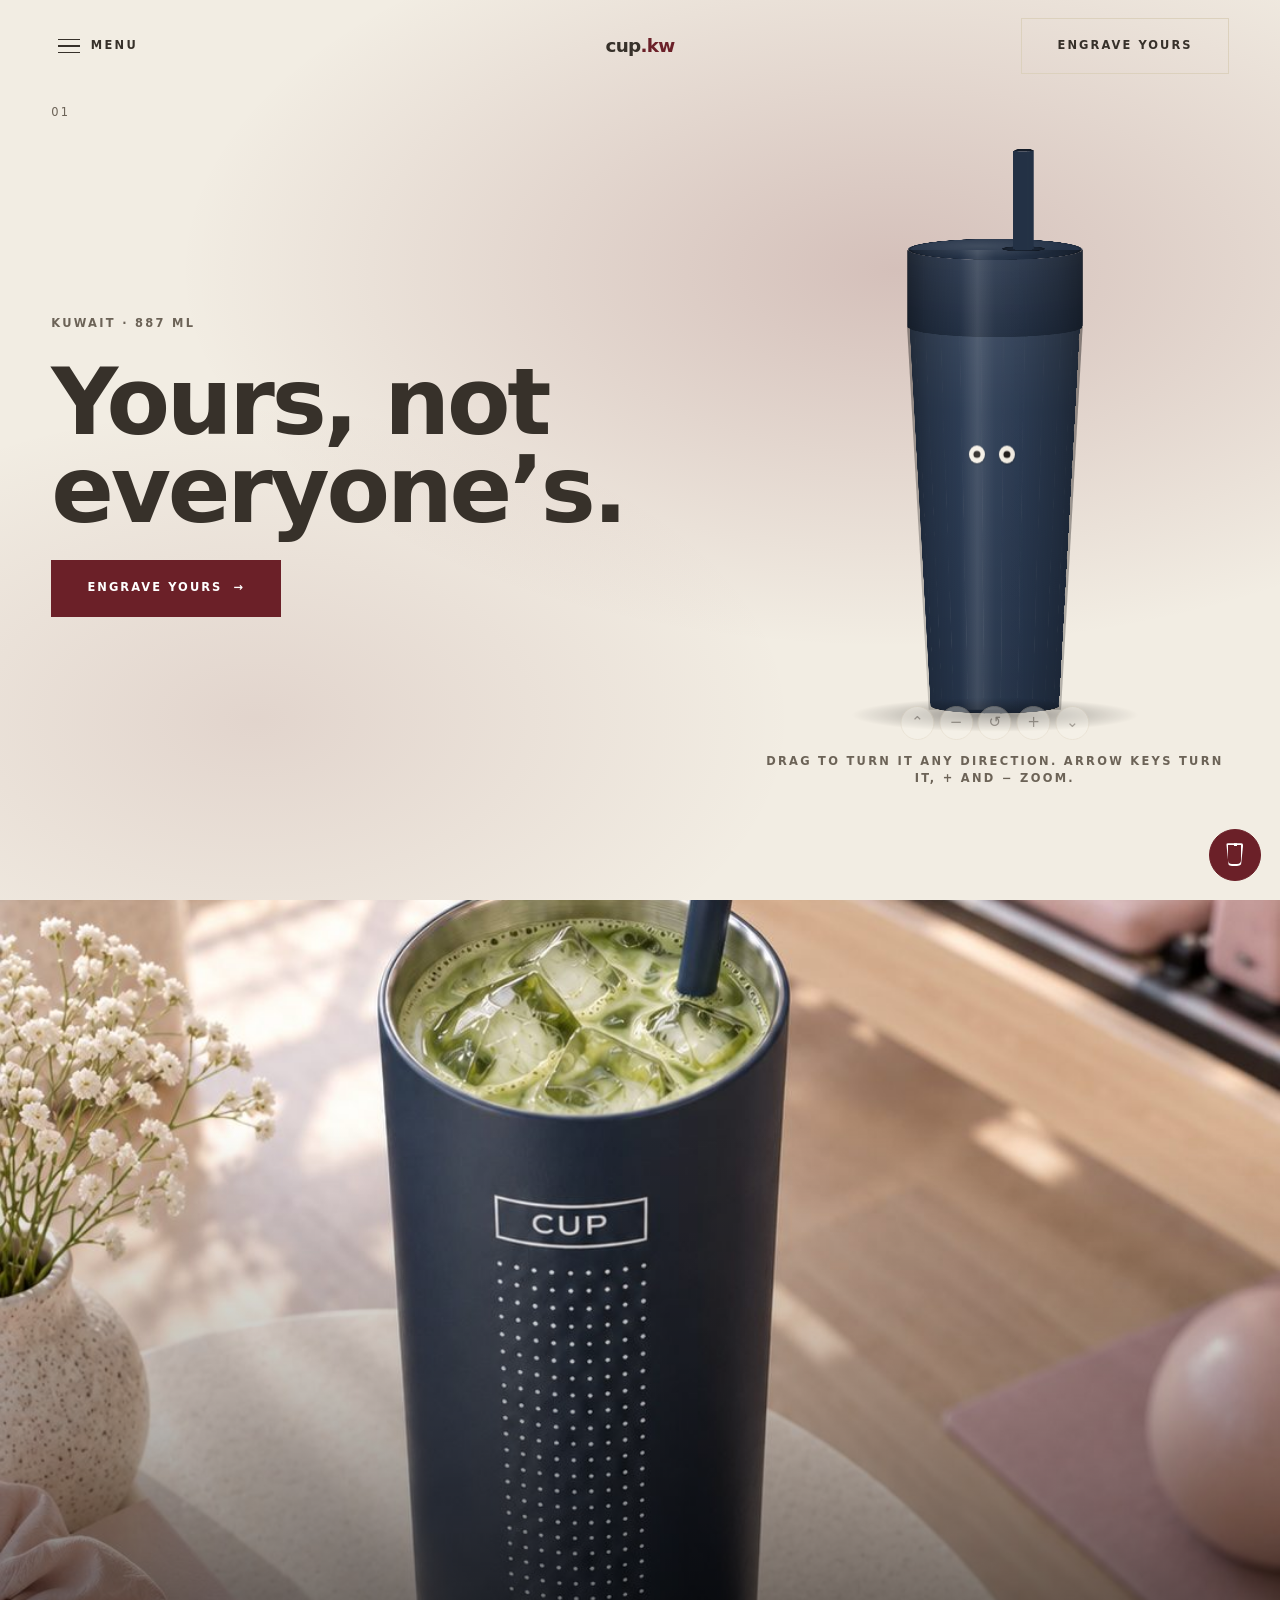
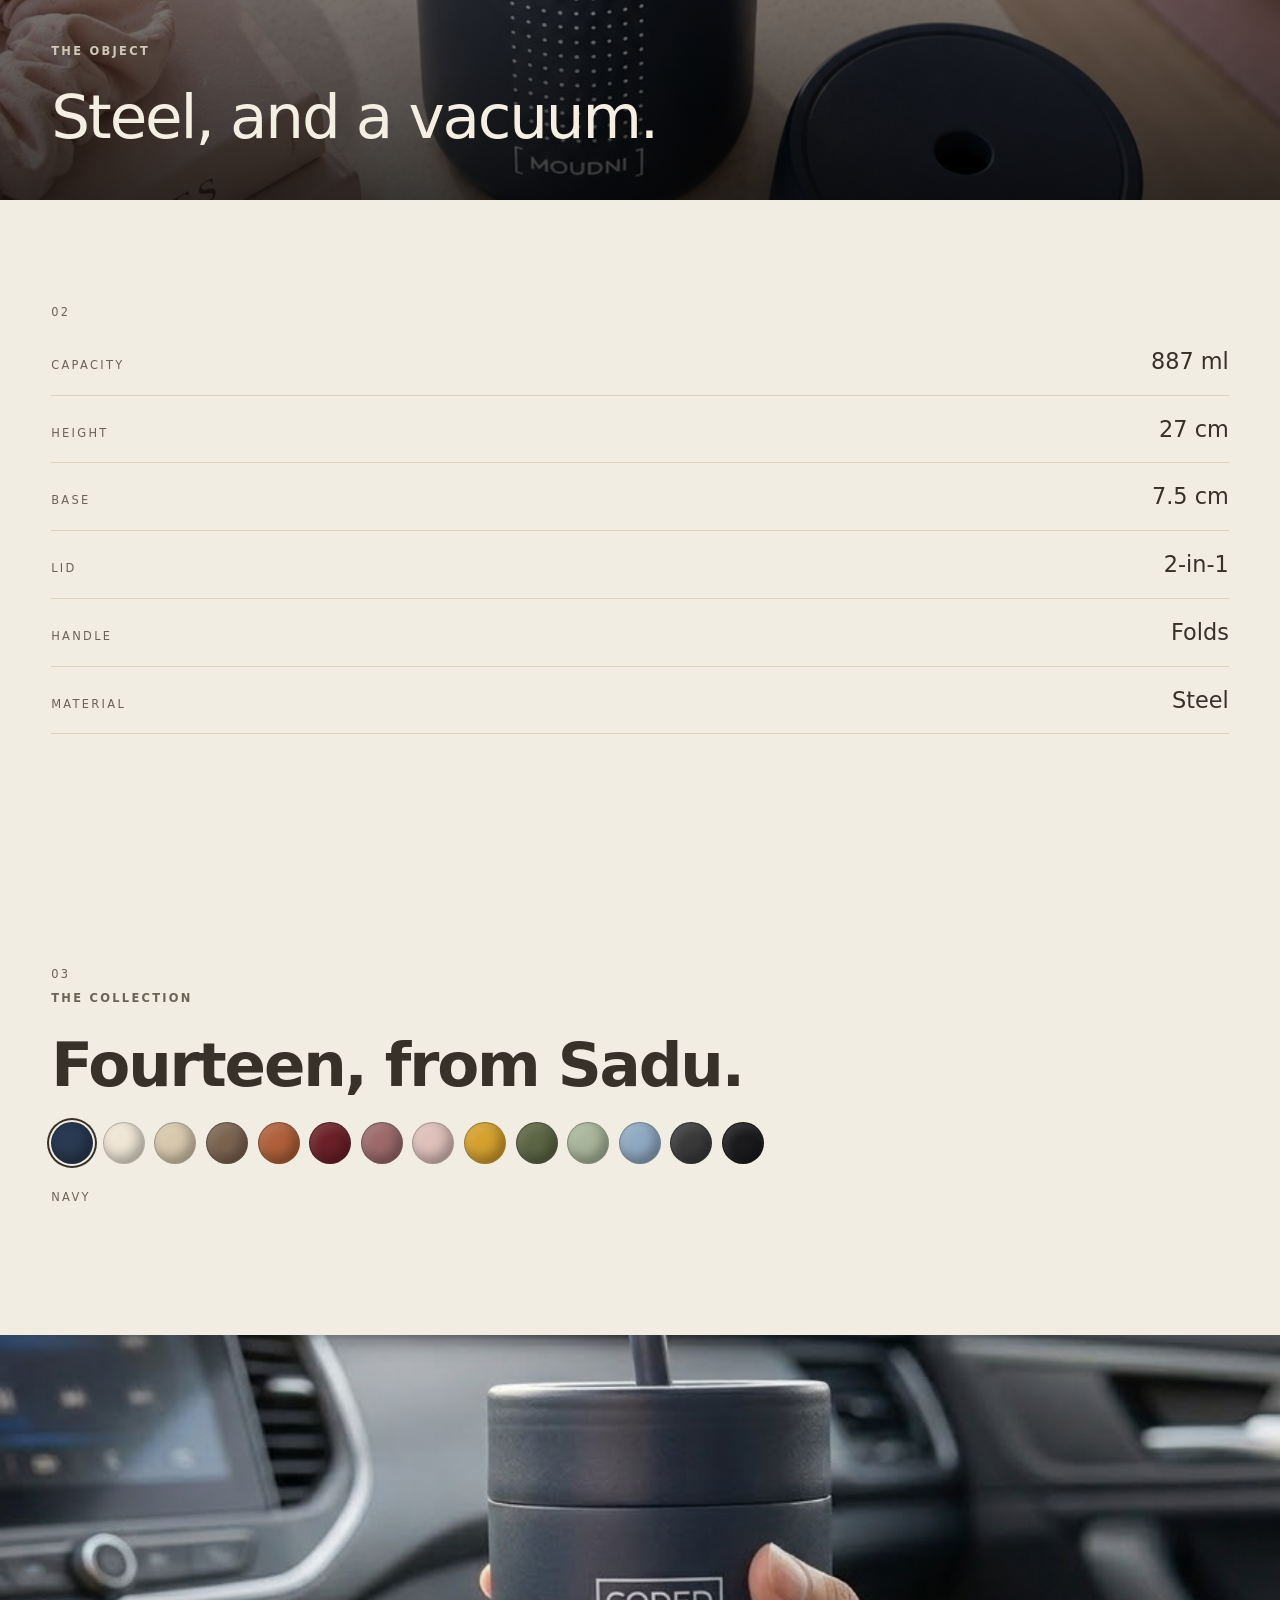
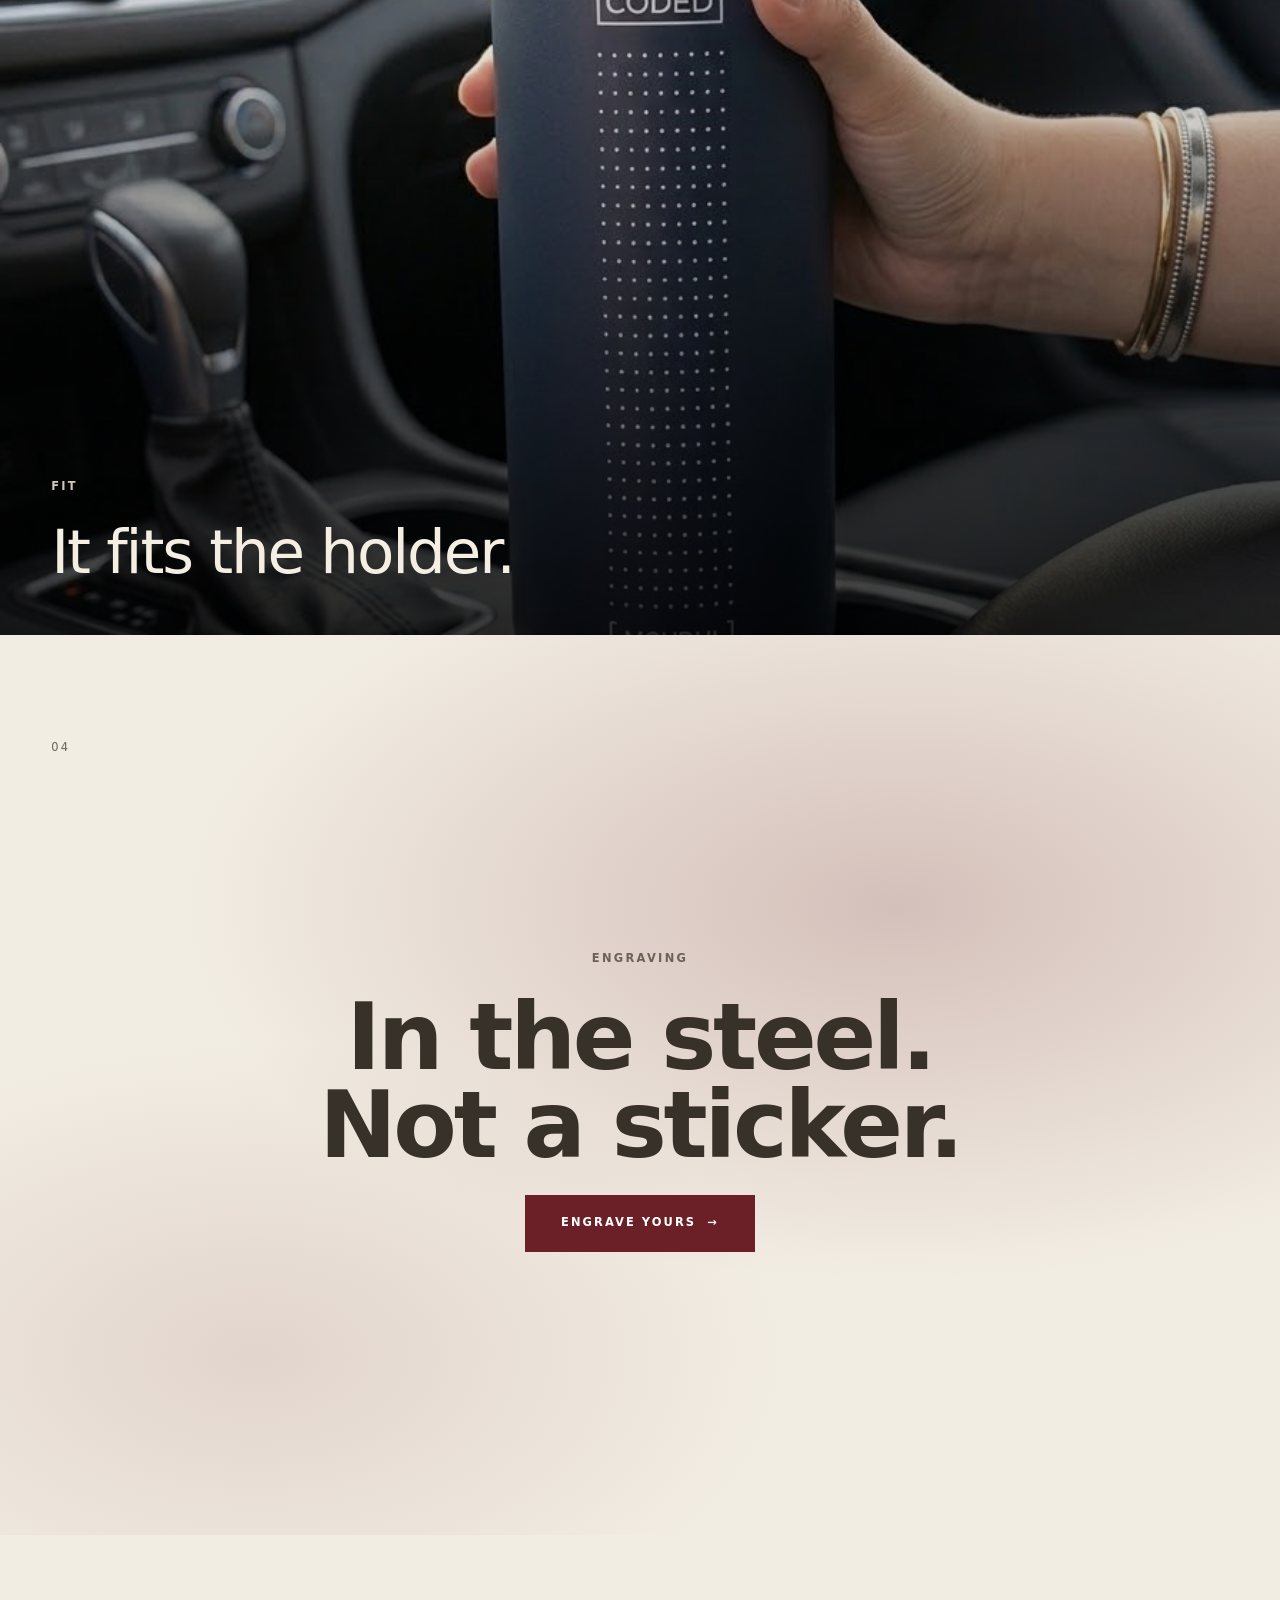
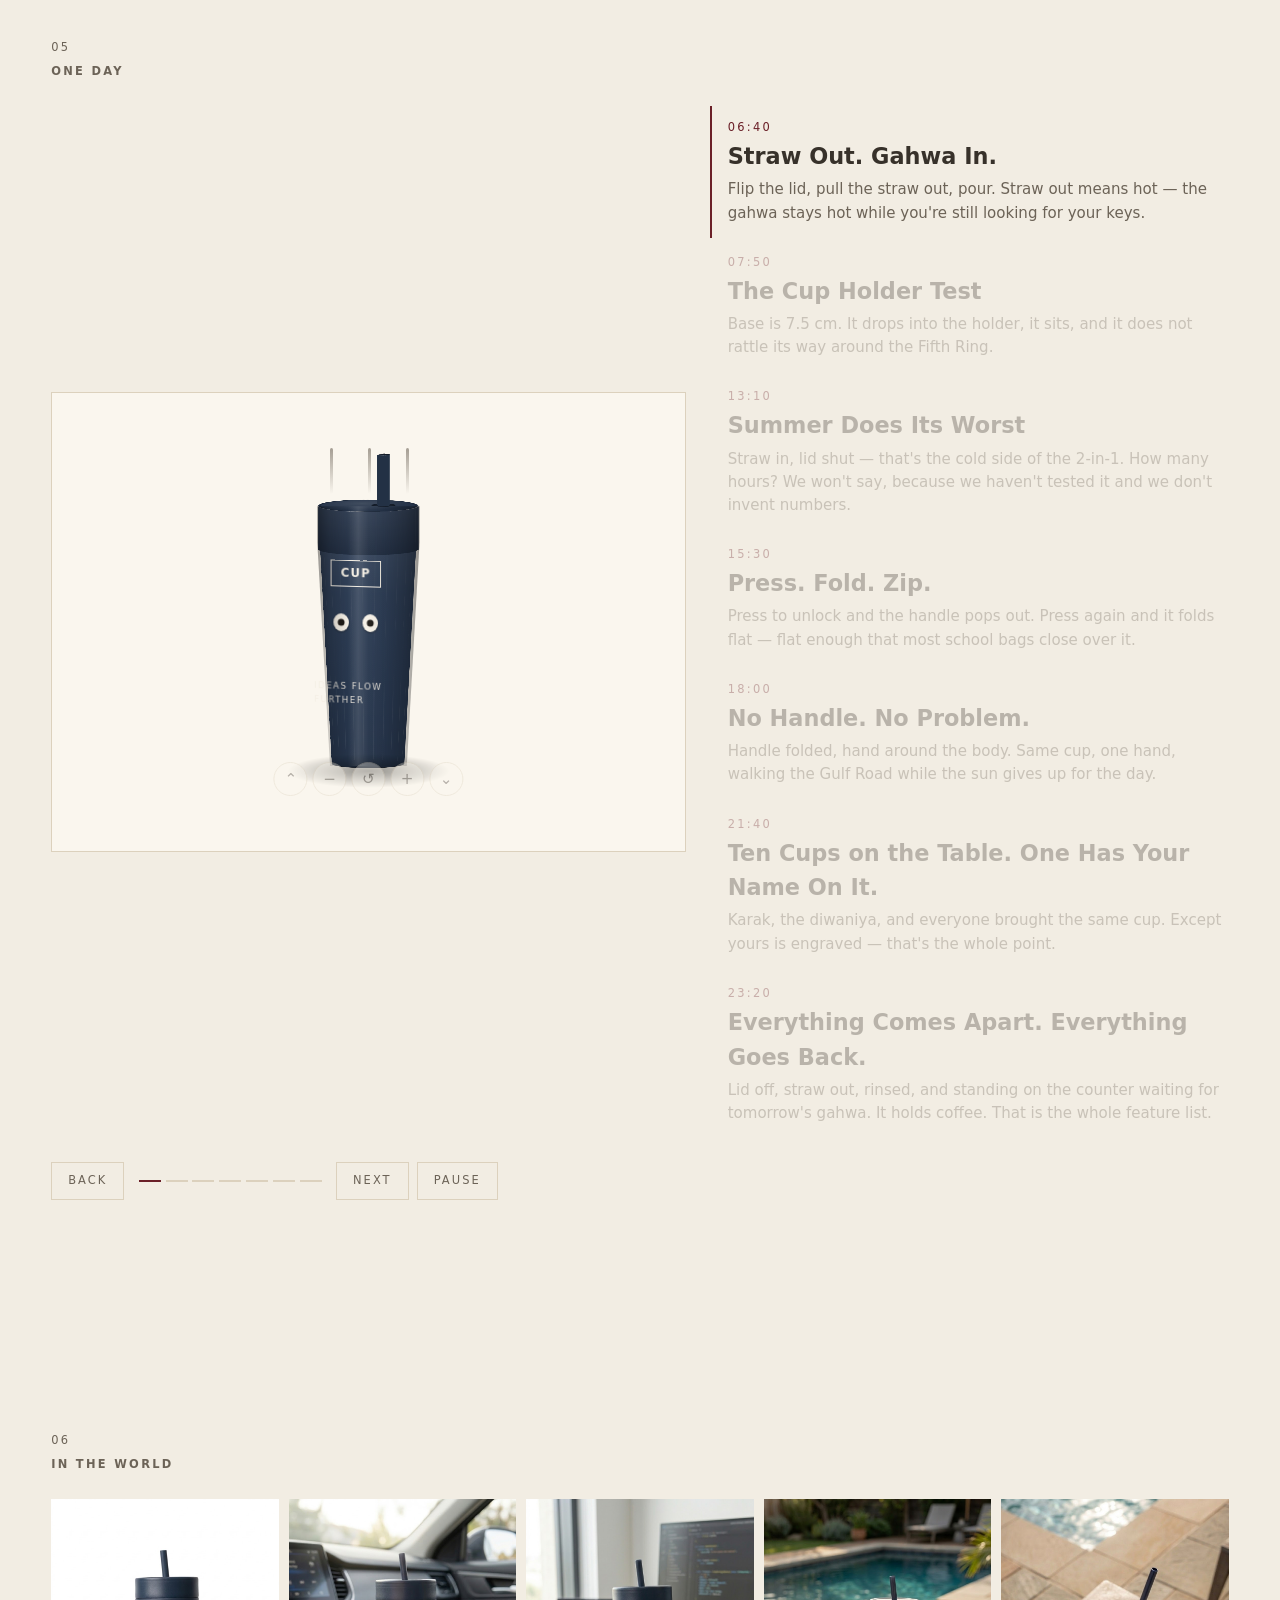
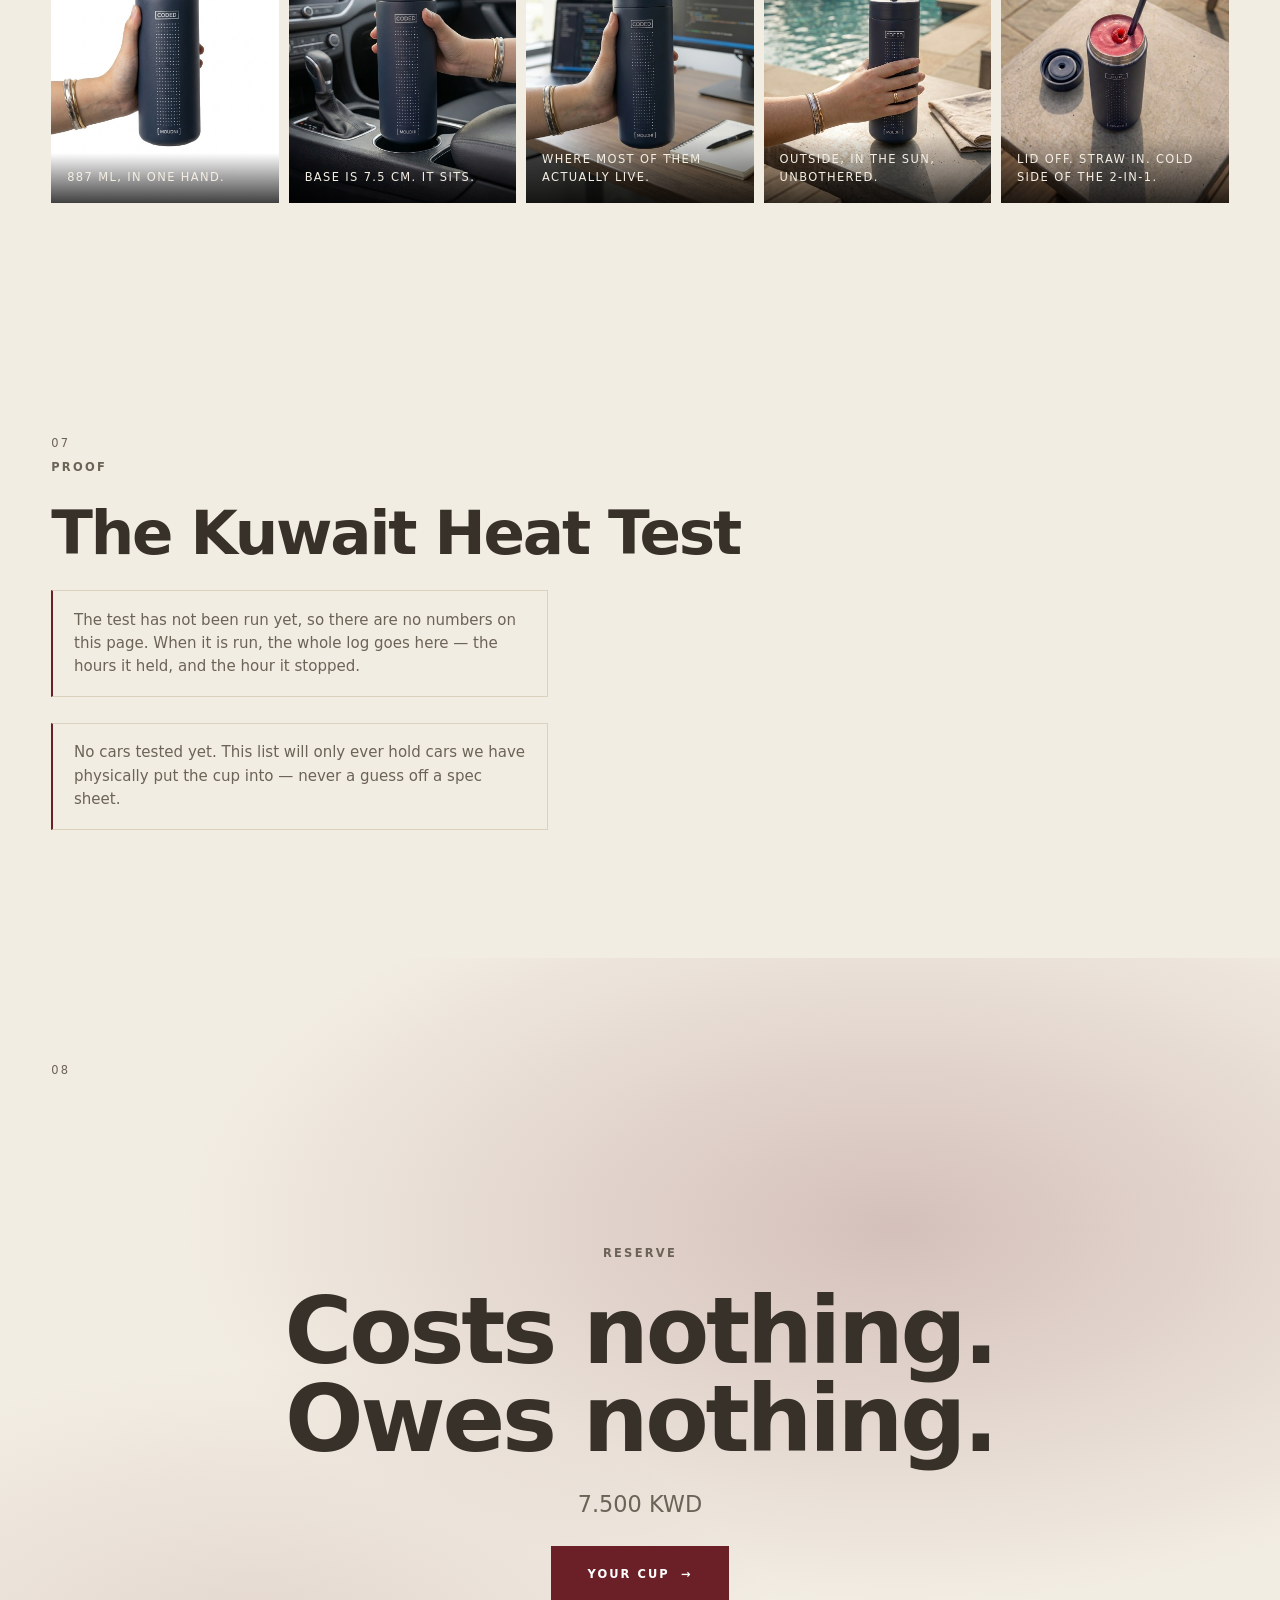
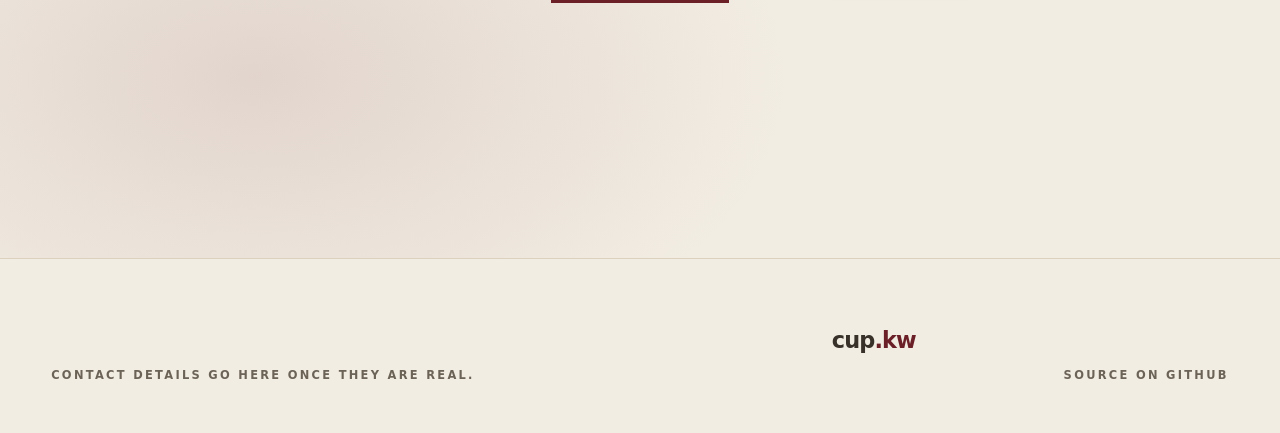
==== index.html @ e5edac25 "rebuild the whole interface against the marque reference Frames instead of bands: one idea at full h" ====
<!doctype html>
<html lang="en" dir="ltr">
<head>
<meta charset="utf-8">
<meta name="viewport" content="width=device-width, initial-scale=1">
<title data-t-title="home.title">cup.kw — one cup, with your name on it</title>
<meta name="description" content="An insulated stainless steel cup made for Kuwait, engraved with your name. 887 ml, 2-in-1 lid, foldable handle.">
<link rel="icon" href="favicon.svg" type="image/svg+xml">
<link rel="stylesheet" href="assets/css/cup.css">
<link rel="stylesheet" href="assets/css/experience.css">
</head>
<body>

<a class="skip" href="#main" data-t="nav.skip">Skip to content</a>

<header class="top">
  <button type="button" class="burger" data-burger>
    <span class="burger__bars" aria-hidden="true"><i></i><i></i><i></i></span>
    <span data-t="nav.menu">Menu</span>
  </button>
  <a class="mark" href="index.html">cup<b>.kw</b></a>
  <span class="top__end">
    <a class="btn btn--ghost" href="engrave.html" data-t="home.cta">Engrave yours</a>
  </span>
</header>

<main id="main">

  <!-- 01 · the promise, and the object -->
  <section class="frame glow">
    <p class="frame__no">01</p>
    <div class="frame__in split split--wide">
      <div class="stack" data-rise>
        <p class="micro" data-t="f.hero.label">Kuwait · 887 ml</p>
        <h1 class="display" data-t="home.h1">Yours, not everyone&rsquo;s.</h1>
        <a class="btn" href="engrave.html">
          <span data-t="home.cta">Engrave yours</span><span class="arrow" aria-hidden="true">→</span>
        </a>
      </div>
      <div>
        <div data-cup3d data-face="idle" data-height="460"
             aria-label="A three-dimensional model of the cup. Drag to turn it in any direction; buttons below zoom and tilt."></div>
        <p class="micro" style="text-align:center;margin-block-start:.8rem" data-t="home.cup.hint"></p>
      </div>
    </div>
  </section>

  <!-- a photographic breath -->
  <section class="photoframe">
    <img src="assets/img/pilates.jpg" alt="The cup on a table in daylight, filled with an iced matcha, its lid resting beside it" loading="lazy" decoding="async">
    <div class="photoframe__in stack" data-rise>
      <p class="micro" data-t="f.spec.label">The object</p>
      <p class="display display--2" data-t="f.spec.h">Steel, and a vacuum.</p>
    </div>
  </section>

  <!-- 02 · the numbers, and nothing else -->
  <section class="frame frame--auto">
    <p class="frame__no">02</p>
    <div class="frame__in" data-rise>
      <ul class="facts" data-specs></ul>
    </div>
  </section>

  <!-- 03 · the collection -->
  <section class="frame frame--auto">
    <p class="frame__no">03</p>
    <div class="frame__in stack" data-rise>
      <p class="micro" data-t="f.coll.label">The collection</p>
      <h2 class="display display--2" data-t="f.coll.h">Fourteen, from Sadu.</h2>
      <div class="palette" data-swatches="colour" data-drives-cup></div>
      <p class="swatchname" data-swatchname></p>
    </div>
  </section>

  <!-- fit, shown rather than argued -->
  <section class="photoframe">
    <img src="assets/img/in-car.jpg" alt="The cup standing in a car cup holder, a hand resting on it" loading="lazy" decoding="async">
    <div class="photoframe__in stack" data-rise>
      <p class="micro" data-t="f.car.label">Fit</p>
      <p class="display display--2" data-t="f.car.h">It fits the holder.</p>
    </div>
  </section>

  <!-- 04 · the promise itself -->
  <section class="frame glow">
    <p class="frame__no">04</p>
    <div class="frame__in stack" data-rise style="justify-items:center;text-align:center">
      <p class="micro" data-t="f.eng.label">Engraving</p>
      <h2 class="display" data-t="f.eng.h">In the steel. Not a sticker.</h2>
      <a class="btn" href="engrave.html">
        <span data-t="home.cta">Engrave yours</span><span class="arrow" aria-hidden="true">→</span>
      </a>
    </div>
  </section>

  <!-- 05 · one day -->
  <section class="frame frame--auto">
    <p class="frame__no">05</p>
    <div class="frame__in stack" data-rise>
      <p class="micro" data-t="f.day.label">One day</p>
      <div class="show" data-show style="width:100%"></div>
    </div>
  </section>

  <!-- 06 · the photographs -->
  <section class="frame frame--auto">
    <p class="frame__no">06</p>
    <div class="frame__in stack" data-rise>
      <p class="micro" data-t="f.shots.label">In the world</p>
      <div class="gallery" data-gallery style="width:100%"></div>
    </div>
  </section>

  <!-- 07 · proof. No character, no flourish: this frame is the honest one. -->
  <section class="frame frame--auto">
    <p class="frame__no">07</p>
    <div class="frame__in stack" data-rise>
      <p class="micro" data-t="f.proof.label">Proof</p>
      <h2 class="display display--2" data-t="home.proof.h">The Kuwait Heat Test</h2>
      <div data-heattest></div>
      <div data-fit></div>
    </div>
  </section>

  <!-- 08 · the way out -->
  <section class="frame glow">
    <p class="frame__no">08</p>
    <div class="frame__in stack" data-rise style="justify-items:center;text-align:center">
      <p class="micro" data-t="f.price.label">Reserve</p>
      <h2 class="display" data-t="f.price.h">Costs nothing. Owes nothing.</h2>
      <div data-price></div>
      <a class="btn" href="reserve.html">
        <span data-t="nav.reserve">Your cup</span><span class="arrow" aria-hidden="true">→</span>
      </a>
    </div>
  </section>

</main>

<footer class="foot">
  <div class="foot__in">
    <div class="stack" style="gap:.6rem">
      <p class="mark" style="font-size:1.4rem">cup<b>.kw</b></p>
      <p class="micro" data-contact></p>
    </div>
    <p class="micro"><a href="https://github.com/Smart1po/cup-kw" rel="noopener" data-t="foot.source">Source on GitHub</a></p>
  </div>
</footer>

<script src="assets/js/content.js"></script>
<script src="assets/js/experience.js"></script>
<script src="assets/js/theme.js"></script>
<script src="assets/js/cup3d.js"></script>
<script src="assets/js/app.js"></script>
<script src="assets/js/nav.js"></script>
<script src="assets/js/ui.js"></script>
<script src="assets/js/intro.js"></script>
<script src="assets/js/show.js"></script>
<script src="assets/js/chat.js"></script>
</body>
</html>
---- assets/css/cup.css ----
/* cup.kw — the design system.

   Built the way a marque site is built: a dark tonal ground, one accent, two
   type registers and almost nothing else. Everything that used to be a band of
   prose is now a full-height frame with a label, a line and a way out.

   TWO TYPE REGISTERS, AND ONLY TWO
     · display — very large, very tight, for the one thing a frame is saying
     · micro   — small, uppercase, widely tracked, for labels, nav and buttons
   Body copy exists but is rationed. If a paragraph runs past three lines it is
   almost always two sentences that should have been one.

   THE ACCENT IS THE VISITOR'S
   --accent is chosen by the person reading, separately for day and night, and
   stored on the root element by theme.js. Everything tonal derives from it, so
   picking a colour re-tunes the whole page rather than recolouring a button. */

:root {
  /* Night is the default here — the product is a dark object and it sits
     better on a dark ground. Day is the override, not the base. */
  --bg:        #14120F;
  --bg-2:      #1C1916;
  --bg-3:      #262119;
  --fg:        #EDE6D9;
  --fg-dim:    #9C9384;
  --line:      #322C25;

  --accent:    #C8A46A;          /* replaced by theme.js from the visitor's pick */
  --accent-fg: #16130F;

  --face-display: ui-sans-serif, system-ui, -apple-system, "Segoe UI", Roboto,
                  "Helvetica Neue", Arial, sans-serif;
  --face-arabic:  "Segoe UI", "Dubai", "Geeza Pro", "Noto Naskh Arabic",
                  "Noto Sans Arabic", "Arabic Typesetting", system-ui, sans-serif;

  --micro:   clamp(.66rem, .62rem + .12vw, .76rem);
  --small:   clamp(.85rem, .82rem + .15vw, .95rem);
  --body:    clamp(1rem, .95rem + .2vw, 1.1rem);
  --lede:    clamp(1.1rem, 1rem + .5vw, 1.45rem);
  --display: clamp(2.6rem, 1.3rem + 5.6vw, 7rem);
  --display-2: clamp(1.9rem, 1.1rem + 3.4vw, 4rem);

  --bleed: clamp(1.15rem, 4vw, 3.5rem);
  --motion: 1;
}

/* Day. Warm paper rather than white, and ink rather than black — the contrast
   sits near 10:1, which is past AAA and does not glare. */
:root[data-scheme="light"] {
  --bg:        #F2EDE3;
  --bg-2:      #FAF6EE;
  --bg-3:      #E8E0D1;
  --fg:        #37312A;
  --fg-dim:    #6C6357;
  --line:      #DCD1BD;
  --accent-fg: #FFFFFF;
}

@media (prefers-color-scheme: light) {
  :root:not([data-scheme="dark"]):not([data-scheme="light"]) {
    --bg:        #F2EDE3;
    --bg-2:      #FAF6EE;
    --bg-3:      #E8E0D1;
    --fg:        #37312A;
    --fg-dim:    #6C6357;
    --line:      #DCD1BD;
    --accent-fg: #FFFFFF;
  }
}

*, *::before, *::after { box-sizing: border-box; }

html { -webkit-text-size-adjust: 100%; scroll-behavior: smooth; }
:root[data-motion="off"] html, html:has([data-motion="off"]) { scroll-behavior: auto; }

body {
  margin: 0;
  background: var(--bg);
  color: var(--fg);
  font-family: var(--face-display);
  font-size: var(--body);
  line-height: 1.55;
  overflow-x: hidden;
}

html[lang="ar"] body { font-family: var(--face-arabic); line-height: 1.8; }

img { max-width: 100%; display: block; }

/* ---- the two registers ---- */

.micro {
  font-size: var(--micro);
  text-transform: uppercase;
  letter-spacing: .2em;
  font-weight: 600;
  color: var(--fg-dim);
  margin: 0;
}
/* Arabic has no case and tracking damages its joins, so the micro register
   becomes small-and-quiet rather than small-and-spaced. */
html[lang="ar"] .micro { text-transform: none; letter-spacing: 0; font-weight: 700; }

.display {
  font-size: var(--display);
  line-height: .95;
  letter-spacing: -.035em;
  margin: 0;
  text-wrap: balance;
}
.display--2 { font-size: var(--display-2); line-height: 1.02; }
html[lang="ar"] .display { line-height: 1.25; letter-spacing: 0; }
html[lang="ar"] .display--2 { line-height: 1.3; }

.lede { font-size: var(--lede); color: var(--fg-dim); margin: 0; max-inline-size: 30ch; line-height: 1.4; }
.note { font-size: var(--small); color: var(--fg-dim); margin: 0; max-inline-size: 46ch; }

h1, h2, h3 { margin: 0; font-weight: 700; }
p { margin: 0; }

a { color: inherit; }

:focus-visible {
  outline: 2px solid var(--accent);
  outline-offset: 3px;
  border-radius: 2px;
}

.wrap { inline-size: min(100% - (var(--bleed) * 2), 82rem); margin-inline: auto; }
.sr { position: absolute; inline-size: 1px; block-size: 1px; overflow: hidden; clip-path: inset(50%); white-space: nowrap; }

.skip {
  position: fixed; inset-block-start: -100vh; inset-inline-start: 0; z-index: 200;
  background: var(--accent); color: var(--accent-fg); padding: .8rem 1.2rem;
  font-size: var(--micro); text-transform: uppercase; letter-spacing: .2em;
}
.skip:focus { inset-block-start: 0; }

/* ---- buttons ----
   Two only: a solid one for the single action a frame wants, and a ghost for
   everything else. */

.btn {
  display: inline-flex; align-items: center; justify-content: center; gap: .7rem;
  font: inherit; font-size: var(--micro); font-weight: 700;
  text-transform: uppercase; letter-spacing: .18em;
  padding: 1.15rem 2.2rem; min-block-size: 52px;
  background: var(--accent); color: var(--accent-fg);
  border: 1px solid var(--accent); border-radius: 0;
  text-decoration: none; cursor: pointer;
  transition: background calc(.25s * var(--motion)) ease, color calc(.25s * var(--motion)) ease;
}
html[lang="ar"] .btn { text-transform: none; letter-spacing: 0; }
.btn:hover { background: transparent; color: var(--accent); }

.btn--ghost { background: transparent; color: var(--fg); border-color: var(--line); }
.btn--ghost:hover { background: transparent; border-color: var(--accent); color: var(--accent); }
.btn[aria-disabled="true"] { opacity: .4; pointer-events: none; }

/* An arrow that leans into the reading direction without needing a second icon. */
.btn .arrow { display: inline-block; transition: transform calc(.25s * var(--motion)) ease; }
html[dir="rtl"] .btn .arrow { transform: scaleX(-1); }
.btn:hover .arrow { transform: translateX(4px); }
html[dir="rtl"] .btn:hover .arrow { transform: scaleX(-1) translateX(4px); }

/* ---- header ----
   A hamburger, a wordmark, one action. No horizontal nav: the menu is a frame
   of its own, and it can afford to be. */

.top {
  position: fixed; inset-block-start: 0; inset-inline: 0; z-index: 90;
  display: grid; grid-template-columns: 1fr auto 1fr; align-items: center;
  padding: 1.1rem var(--bleed);
  transition: background calc(.3s * var(--motion)) ease;
}
.top.is-stuck { background: color-mix(in srgb, var(--bg) 86%, transparent); backdrop-filter: blur(14px); }

.mark {
  grid-column: 2; justify-self: center;
  font-weight: 700; font-size: 1.15rem; letter-spacing: -.04em;
  text-decoration: none; color: var(--fg);
  direction: ltr; unicode-bidi: isolate;
}
.mark b { color: var(--accent); }

.top__end { grid-column: 3; justify-self: end; display: flex; gap: .5rem; align-items: center; }

.burger {
  grid-column: 1; justify-self: start;
  display: inline-flex; align-items: center; gap: .7rem;
  background: none; border: 0; padding: .4rem; cursor: pointer; color: var(--fg);
  font: inherit; font-size: var(--micro); text-transform: uppercase; letter-spacing: .2em; font-weight: 600;
}
html[lang="ar"] .burger { text-transform: none; letter-spacing: 0; }
.burger__bars { inline-size: 22px; display: grid; gap: 5px; }
.burger__bars i { display: block; block-size: 1.5px; background: currentColor; transition: transform calc(.3s * var(--motion)) ease, opacity calc(.2s * var(--motion)) ease; }
[aria-expanded="true"] .burger__bars i:nth-child(1) { transform: translateY(6.5px) rotate(45deg); }
[aria-expanded="true"] .burger__bars i:nth-child(2) { opacity: 0; }
[aria-expanded="true"] .burger__bars i:nth-child(3) { transform: translateY(-6.5px) rotate(-45deg); }

.iconbtn {
  inline-size: 40px; block-size: 40px; display: grid; place-items: center;
  background: none; border: 1px solid transparent; color: var(--fg);
  cursor: pointer; padding: 0; border-radius: 50%;
}
.iconbtn:hover { border-color: var(--line); }

/* ---- frames ----
   The unit of this site. One idea, one label, plenty of air. */

.frame {
  position: relative;
  min-block-size: 100svh;
  display: grid; align-content: center;
  padding: 7rem var(--bleed) 5rem;
  overflow: hidden;
}
.frame--auto { min-block-size: 0; padding-block: clamp(4rem, 12vw, 8rem); }
.frame__in { inline-size: min(100%, 82rem); margin-inline: auto; width: 100%; }

/* A hairline index down the side, the way a printed spread numbers its pages. */
.frame__no {
  position: absolute; inset-block-start: 6.5rem; inset-inline-start: var(--bleed);
  font-size: var(--micro); letter-spacing: .2em; color: var(--fg-dim);
  font-variant-numeric: tabular-nums; direction: ltr;
}

.split { display: grid; gap: clamp(2rem, 6vw, 5rem); align-items: center; }
@media (min-width: 60rem) { .split { grid-template-columns: 1fr 1fr; } }
@media (min-width: 60rem) { .split--wide { grid-template-columns: 1.15fr .85fr; } }

.stack { display: grid; gap: 1.6rem; justify-items: start; }
html[dir="rtl"] .stack { justify-items: start; }

/* ---- the tonal ground ----
   Derived from the accent, so choosing a colour re-tunes the page instead of
   repainting one button. */
.glow::before {
  content: ""; position: absolute; inset: 0; z-index: -1; pointer-events: none;
  background:
    radial-gradient(80% 60% at 70% 30%, color-mix(in srgb, var(--accent) 22%, transparent), transparent 70%),
    radial-gradient(60% 50% at 20% 80%, color-mix(in srgb, var(--accent) 12%, transparent), transparent 70%);
}

/* ---- rules and lists ---- */

.rule { block-size: 1px; background: var(--line); border: 0; margin: 0; }

.facts { list-style: none; padding: 0; margin: 0; display: grid; gap: 0; }
.facts li {
  display: flex; justify-content: space-between; gap: 1.5rem; align-items: baseline;
  padding-block: 1rem; border-block-end: 1px solid var(--line);
}
.facts dt, .facts .k { font-size: var(--micro); text-transform: uppercase; letter-spacing: .2em; color: var(--fg-dim); }
html[lang="ar"] .facts .k { text-transform: none; letter-spacing: 0; }
.facts .v { font-size: var(--lede); font-variant-numeric: tabular-nums; }

/* ---- the honest empty state ----
   Kept, because it is the most important component on the site. Quieter now,
   but never a spinner and never a blank. */
.pending {
  border: 1px solid var(--line); border-inline-start: 2px solid var(--accent);
  padding: 1.1rem 1.3rem; color: var(--fg-dim);
  font-size: var(--small); max-inline-size: 52ch;
}

/* ---- forms ---- */

.field { display: grid; gap: .5rem; margin-block-end: 1.4rem; max-inline-size: 30rem; }
.field label, .field legend { font-size: var(--micro); text-transform: uppercase; letter-spacing: .2em; color: var(--fg-dim); padding: 0; }
html[lang="ar"] .field label, html[lang="ar"] .field legend { text-transform: none; letter-spacing: 0; }
.field input, .field select, .field textarea {
  font: inherit; font-size: var(--body);
  padding: .95rem 0; min-block-size: 52px; inline-size: 100%;
  background: transparent; color: var(--fg);
  border: 0; border-block-end: 1px solid var(--line); border-radius: 0;
}
.field input:focus { outline: none; border-block-end-color: var(--accent); }
.field .hint { font-size: var(--small); color: var(--fg-dim); }
fieldset.field { border: 0; margin-inline: 0; padding: 0; }

.notice {
  border-inline-start: 2px solid var(--accent); padding: .9rem 1.1rem;
  background: var(--bg-2); font-size: var(--small); margin-block-end: 1.2rem;
  max-inline-size: 34rem;
}
.notice[hidden] { display: none; }

/* ---- footer ---- */

.foot { padding: 4rem var(--bleed) 3rem; border-block-start: 1px solid var(--line); }
.foot__in { display: grid; gap: 2rem; inline-size: min(100%, 82rem); margin-inline: auto; }
@media (min-width: 50rem) { .foot__in { grid-template-columns: 1fr auto; align-items: end; } }
.foot a { color: var(--fg-dim); text-decoration: none; }
.foot a:hover { color: var(--accent); }

/* ---- motion ----
   Two gates. The OS sets the default; the visible switch overrides it in both
   directions. Nothing here is ever the only reason content exists. */
@media (prefers-reduced-motion: reduce) {
  :root:not([data-motion="on"]) { --motion: 0; }
}
:root[data-motion="off"] { --motion: 0; }

/* Frames rise as they arrive. The class is added by script only when motion is
   wanted, so with it off the markup is simply never given anything to undo. */
.rise { opacity: 0; transform: translateY(24px); transition: opacity .7s ease, transform .7s ease; }
.rise.is-in { opacity: 1; transform: none; }
:root[data-motion="off"] .rise { opacity: 1; transform: none; transition: none; }
---- assets/css/experience.css ----
/* The experience layer: the entrance, the menu, the colour picker, the cup,
   the frames of photography, and the assistant.

   Additive. None of it mounts without JavaScript, and the pages underneath
   stay complete. Load after cup.css. */

/* =========================================================================
   THE ENTRANCE
   A count to one hundred and a curtain. It runs on arrival and on every
   refresh, because that is what was asked for — but it is capped, skippable
   on any key or tap, and removed entirely when reduced motion is on.
   ========================================================================= */

.intro {
  position: fixed; inset: 0; z-index: 300;
  background: var(--bg);
  display: grid; place-items: center;
  transition: clip-path 1s cubic-bezier(.7, 0, .2, 1), opacity .4s ease .6s;
  clip-path: inset(0 0 0 0);
}
.intro.is-out {
  /* The curtain lifts rather than fading — the page is already behind it. */
  clip-path: inset(0 0 100% 0);
  pointer-events: none;
}

.intro__in { display: grid; justify-items: center; gap: 2.5rem; text-align: center; padding: var(--bleed); }

.intro__mark {
  font-size: clamp(2rem, 8vw, 4.5rem); font-weight: 700; letter-spacing: -.05em;
  direction: ltr; line-height: 1;
}
.intro__mark b { color: var(--accent); }

/* The count. Tabular so the digits do not jitter as they climb. */
.intro__count {
  font-size: clamp(3.5rem, 16vw, 9rem); font-weight: 700;
  font-variant-numeric: tabular-nums; letter-spacing: -.05em;
  line-height: 1; color: var(--fg); direction: ltr;
}
.intro__count sup { font-size: .3em; vertical-align: super; color: var(--fg-dim); margin-inline-start: .15em; }

.intro__bar { inline-size: min(70vw, 22rem); block-size: 1px; background: var(--line); position: relative; }
.intro__bar i { position: absolute; inset-block: 0; inset-inline-start: 0; inline-size: 0%; background: var(--accent); display: block; }

.intro__line { font-size: var(--micro); text-transform: uppercase; letter-spacing: .22em; color: var(--fg-dim); min-block-size: 1.2em; }
html[lang="ar"] .intro__line { text-transform: none; letter-spacing: 0; }

.intro__skip {
  position: absolute; inset-block-end: var(--bleed); inset-inline-end: var(--bleed);
  font-size: var(--micro); letter-spacing: .2em; text-transform: uppercase;
  color: var(--fg-dim); background: none; border: 0; cursor: pointer; font-family: inherit;
}
html[lang="ar"] .intro__skip { text-transform: none; letter-spacing: 0; }

/* =========================================================================
   THE MENU
   Full frame, six words, one column. Not a nav bar.
   ========================================================================= */

.menu {
  position: fixed; inset: 0; z-index: 95;
  background: var(--bg);
  display: grid; align-content: center;
  padding: 6rem var(--bleed) var(--bleed);
  clip-path: inset(0 0 100% 0);
  transition: clip-path .7s cubic-bezier(.7, 0, .2, 1);
  overflow-y: auto;
}
.menu.is-open { clip-path: inset(0 0 0 0); }
.menu[hidden] { display: none; }

.menu__list { list-style: none; margin: 0; padding: 0; display: grid; gap: .1rem; inline-size: min(100%, 82rem); margin-inline: auto; }
.menu__list li { border-block-end: 1px solid var(--line); }
.menu__link {
  display: flex; align-items: baseline; gap: 1.5rem;
  padding-block: clamp(.7rem, 2.2vw, 1.4rem);
  text-decoration: none; color: var(--fg);
  font-size: clamp(2rem, 7vw, 4.5rem); font-weight: 700; letter-spacing: -.035em; line-height: 1.05;
  transition: color calc(.25s * var(--motion)) ease, padding-inline-start calc(.25s * var(--motion)) ease;
}
html[lang="ar"] .menu__link { letter-spacing: 0; }
.menu__link:hover { color: var(--accent); padding-inline-start: 1rem; }
.menu__link .n { font-size: var(--micro); letter-spacing: .2em; color: var(--fg-dim); font-weight: 600; direction: ltr; }
.menu__foot { inline-size: min(100%, 82rem); margin-inline: auto; margin-block-start: 2.5rem; display: flex; gap: 1.5rem; flex-wrap: wrap; }

/* =========================================================================
   THE COLOUR PICKER
   The visitor's accent, kept separately for day and night, because a colour
   that sings on cream is often illegible on charcoal.
   ========================================================================= */

.picker { display: grid; gap: 1rem; }
.picker__row { display: flex; gap: .55rem; flex-wrap: wrap; align-items: center; }
.picker__dot {
  inline-size: 30px; block-size: 30px; border-radius: 50%; padding: 0;
  border: 1px solid color-mix(in srgb, var(--fg) 25%, transparent);
  background: var(--c); cursor: pointer; position: relative;
}
.picker__dot[aria-pressed="true"] { box-shadow: 0 0 0 2px var(--bg), 0 0 0 4px var(--fg); }
.picker__dot:focus-visible { outline: 2px solid var(--fg); outline-offset: 3px; }

/* =========================================================================
   THE CUP
   ========================================================================= */

.c3d {
  --cup-body: #2A3A52;
  --cup-ink: #F4EEE3;
  display: block; inline-size: 100%;
  perspective: 1500px;
  perspective-origin: 50% 45%;
  touch-action: pan-y;
  cursor: grab;
  position: relative;
  user-select: none; -webkit-user-select: none;
  /* The cup is a physical object and does not mirror in Arabic — a lid is on
     the same side in every language. Forcing LTR inside makes every logical
     property resolve identically in both directions. */
  direction: ltr;
}
.c3d.is-dragging { cursor: grabbing; }
.c3d:focus-visible { outline: 2px solid var(--accent); outline-offset: 8px; }

.c3d__scene { position: relative; block-size: var(--scene-h, 420px); inline-size: 100%; z-index: 0; }
.c3d__obj {
  position: absolute; left: 50%; inset-block-start: 0; inline-size: 0; block-size: 0;
  transform-style: preserve-3d; will-change: transform; z-index: 1;
}
.c3d__group { position: absolute; left: 0; inline-size: 0; block-size: 0; transform-style: preserve-3d; }

/* Matte anodised steel: a soft vertical sheen over the body colour, no
   specular highlight. A shiny cup would read as plastic. */
.c3d__panel {
  position: absolute; inset-block-start: 0; left: 0;
  background:
    linear-gradient(to bottom,
      rgba(255,255,255,.07) 0%,
      rgba(255,255,255,.02) 22%,
      rgba(0,0,0,.05) 72%,
      rgba(0,0,0,.12) 100%),
    var(--cup-body);
  backface-visibility: hidden;
}
.c3d__disc { position: absolute; left: 50%; border-radius: 50%; background: var(--cup-body); backface-visibility: hidden; }

.c3d__lid .c3d__panel { background: linear-gradient(to bottom, rgba(255,255,255,.06), rgba(0,0,0,.10)), color-mix(in srgb, var(--cup-body) 92%, #000); }
.c3d__lidtop {
  background:
    radial-gradient(ellipse at 40% 34%, rgba(255,255,255,.13), transparent 60%),
    color-mix(in srgb, var(--cup-body) 86%, #000);
  box-shadow: inset 0 0 0 3px color-mix(in srgb, var(--cup-body) 74%, #000);
}
.c3d__hole { background: color-mix(in srgb, var(--cup-body) 62%, #000); box-shadow: inset 0 0 7px rgba(0,0,0,.6); }
.c3d__straw .c3d__panel { background: color-mix(in srgb, var(--cup-body) 84%, #000); }
.c3d__strawtop { background: color-mix(in srgb, var(--cup-body) 50%, #000); }
.c3d__base { background: #16161A; box-shadow: inset 0 0 0 2px rgba(255,255,255,.05); }

.c3d__band .c3d__panel {
  background-color: #6B2028;
  background-image:
    repeating-linear-gradient(45deg, transparent 0 6px, #E9DCC6 6px 7.5px),
    repeating-linear-gradient(-45deg, transparent 0 6px, #E9DCC6 6px 7.5px);
  box-shadow: inset 0 3px 0 #E9DCC6, inset 0 -3px 0 #E9DCC6;
}

.c3d__handle {
  position: absolute; left: 0; inline-size: 26px;
  border: 5px solid color-mix(in srgb, var(--cup-body) 86%, #000);
  border-inline-start: 0;
  border-start-end-radius: 26px; border-end-end-radius: 26px;
  background: transparent; backface-visibility: hidden;
  opacity: 0; transition: opacity calc(.25s * var(--motion)) ease;
}
.c3d.has-handle .c3d__handle { opacity: 1; }

/* No margin offset: cup3d.js centres these with translateX(-50%) already, and
   doing it twice pushes the printing off the side of the cup. */
.c3d__decal {
  position: absolute; left: 50%; inline-size: 86px;
  display: grid; justify-items: center; gap: 6px;
  color: var(--cup-ink); font-family: var(--face-display);
  backface-visibility: hidden; pointer-events: none;
}
.c3d__logo { border: 1.5px solid currentColor; padding: 3px 10px; font-size: 12px; font-weight: 600; letter-spacing: .1em; }
.c3d__blueprint {
  inline-size: 46px; block-size: 78px; opacity: .8;
  background-image: radial-gradient(currentColor .9px, transparent 1px);
  background-size: 6px 6px;
}
.c3d__word { font-size: 9px; letter-spacing: .16em; opacity: .9; }
.c3d__eng {
  min-block-size: 18px; font-weight: 600; text-align: center; inline-size: 86px;
  white-space: nowrap; overflow: hidden;
  border-block-start: 1px solid currentColor; padding-block-start: 5px; opacity: .95;
}
.c3d__eng:empty { border-block-start: 0; }

/* The face. Fixed colours, because they must read as eyes on all fourteen
   collection colours, cream through matte black. */
.c3d__face {
  position: absolute; left: 50%; inline-size: 78px;
  display: flex; justify-content: center; gap: 14px;
  backface-visibility: hidden; pointer-events: none;
  opacity: 0; transition: opacity calc(.3s * var(--motion)) ease;
  --look-x: 0; --look-y: 0;
}
.c3d[data-face] .c3d__face { opacity: 1; }
/* A face and a technical texture on the same panel compete. The face wins. */
.c3d[data-face] .c3d__blueprint { opacity: 0; }

.c3d__eye {
  inline-size: 16px; block-size: 18px; border-radius: 50%;
  background: #F6F1E7; position: relative; flex: none;
  box-shadow: 0 1px 2px rgba(0,0,0,.35);
  transition: block-size calc(.18s * var(--motion)) ease;
}
.c3d__pupil {
  position: absolute; inline-size: 7px; block-size: 7px; border-radius: 50%;
  background: #201C18; inset-block-start: 50%; inset-inline-start: 50%;
  transform: translate(calc(-50% + (var(--look-x) * 4px)), calc(-50% + (var(--look-y) * 3px)));
  transition: transform calc(.2s * var(--motion)) ease;
}
.c3d[data-face="idle"] .c3d__eye { animation: blink 5s infinite; }
:root[data-motion="off"] .c3d__eye { animation: none !important; }
@keyframes blink { 0%, 92%, 100% { block-size: 18px; } 95%, 97% { block-size: 3px; } }
.c3d[data-face="heat"] .c3d__eye { block-size: 7px; }
.c3d[data-face="cold"] .c3d__eye { block-size: 20px; }
.c3d[data-face="car"] .c3d__face { --look-x: .9; }
.c3d[data-face="bag"] .c3d__eye { block-size: 3px; border-radius: 3px; }
.c3d[data-face="bag"] .c3d__pupil { opacity: 0; }
.c3d[data-face="held"] .c3d__eye, .c3d[data-face="proud"] .c3d__eye {
  block-size: 9px; background: transparent; box-shadow: none;
  border-block-start: 2.5px solid #F6F1E7; border-radius: 50% 50% 0 0;
}
.c3d[data-face="held"] .c3d__pupil, .c3d[data-face="proud"] .c3d__pupil { opacity: 0; }

/* Fixed lighting, scaled about the same origin the model scales about — get
   that origin wrong and zooming slides the light off the cup. */
.c3d__shade {
  position: absolute; z-index: 4; pointer-events: none; left: 50%;
  inline-size: calc(var(--cup-r) * 2 + 6px);
  margin-left: calc((var(--cup-r) * -1) - 3px);
  inset-block-start: var(--lid-top);
  block-size: calc(var(--body-top) + var(--body-h) - var(--lid-top));
  background: linear-gradient(90deg,
    rgba(0,0,0,.44) 0%, rgba(0,0,0,.20) 12%, rgba(0,0,0,.01) 30%,
    rgba(255,255,255,.14) 40%, rgba(255,255,255,.03) 50%,
    rgba(0,0,0,.06) 66%, rgba(0,0,0,.26) 86%, rgba(0,0,0,.46) 100%);
  transform: scale(var(--zoom, 1));
  transform-origin: calc(var(--cup-r) + 3px) calc(var(--lid-top) * -1);
  /* Full width down the lid, then narrowing with the body, so the overlay
     stops at the cup instead of hanging in the air beside the base. */
  clip-path: polygon(
    0 0,
    100% 0,
    100% var(--shade-body, 0%),
    calc(100% - var(--shade-inset, 0%)) 100%,
    var(--shade-inset, 0%) 100%,
    0 var(--shade-body, 0%));
}
.c3d__shadow {
  position: absolute; z-index: 0; pointer-events: none; left: 50%;
  inline-size: calc(var(--cup-r) * 3.4); margin-left: calc(var(--cup-r) * -1.7);
  inset-block-start: calc(var(--body-top) + var(--body-h) - 12px);
  block-size: 34px;
  background: radial-gradient(ellipse at 50% 50%, rgba(0,0,0,.42), rgba(0,0,0,0) 70%);
  transform: scale(var(--zoom, 1));
  transform-origin: calc(var(--cup-r) * 1.7) calc((var(--body-top) + var(--body-h) - 12px) * -1);
}

.c3d__zoombar {
  position: absolute; z-index: 6; inset-block-end: 0; left: 50%; transform: translateX(-50%);
  display: flex; gap: .3rem; opacity: .35;
  transition: opacity calc(.2s * var(--motion)) ease;
}
.c3d:hover .c3d__zoombar, .c3d:focus-within .c3d__zoombar { opacity: 1; }
.c3d__zoombtn {
  inline-size: 34px; block-size: 34px; border-radius: 50%;
  border: 1px solid var(--line); background: var(--bg-2); color: var(--fg);
  font: inherit; font-size: .95rem; line-height: 1; cursor: pointer; padding: 0;
  display: grid; place-items: center;
}
.c3d__zoombtn:hover { border-color: var(--accent); color: var(--accent); }

/* =========================================================================
   THE COLLECTION
   ========================================================================= */

.palette { display: flex; gap: .6rem; flex-wrap: wrap; padding: 0; margin: 0; border: 0; }
.palette .swatch { position: relative; }
.palette .swatch input { position: absolute; opacity: 0; inline-size: 100%; block-size: 100%; margin: 0; cursor: pointer; }
.palette .swatch span {
  display: grid; place-items: center; cursor: pointer;
  inline-size: 42px; block-size: 42px; border-radius: 50%;
  background: var(--sw); border: 1px solid rgba(0,0,0,.25);
  box-shadow: inset -5px -6px 12px rgba(0,0,0,.32), inset 4px 5px 10px rgba(255,255,255,.14);
  font-size: 0;
  transition: transform calc(.2s * var(--motion)) ease;
}
.palette .swatch span:hover { transform: scale(1.1); }
.palette .swatch input:checked + span { box-shadow: inset -5px -6px 12px rgba(0,0,0,.32), 0 0 0 2px var(--bg), 0 0 0 4px var(--fg); }
.palette .swatch input:focus-visible + span { outline: 2px solid var(--accent); outline-offset: 4px; }
/* The name is announced, not printed — fourteen labels in a row is a wall. */
.palette .swatch span::after { content: attr(data-name); position: absolute; inline-size: 1px; block-size: 1px; overflow: hidden; clip-path: inset(50%); }

.swatchname { font-size: var(--micro); letter-spacing: .2em; text-transform: uppercase; color: var(--fg-dim); min-block-size: 1.2em; }
html[lang="ar"] .swatchname { text-transform: none; letter-spacing: 0; }

.scripttoggle { display: flex; gap: 0; border: 1px solid var(--line); inline-size: fit-content; }
.scripttoggle .swatch input { position: absolute; opacity: 0; inline-size: 100%; block-size: 100%; margin: 0; cursor: pointer; }
.scripttoggle .swatch span {
  display: block; padding: .8rem 1.6rem; cursor: pointer;
  font-size: var(--micro); text-transform: uppercase; letter-spacing: .18em; font-weight: 600;
}
html[lang="ar"] .scripttoggle .swatch span { text-transform: none; letter-spacing: 0; }
.scripttoggle .swatch input:checked + span { background: var(--accent); color: var(--accent-fg); }

.counter { font-variant-numeric: tabular-nums; font-weight: 700; color: var(--fg); }
.counter[data-state="over"] { color: #E8A972; }

/* =========================================================================
   PHOTOGRAPHY
   ========================================================================= */

.gallery { display: grid; gap: .6rem; grid-template-columns: repeat(auto-fit, minmax(180px, 1fr)); }
.shot { margin: 0; position: relative; overflow: hidden; }
.shot img { inline-size: 100%; aspect-ratio: 3 / 4; object-fit: cover; transition: transform calc(.8s * var(--motion)) ease; }
.shot:hover img { transform: scale(1.04); }
.shot figcaption {
  position: absolute; inset-block-end: 0; inset-inline: 0; padding: 1rem;
  font-size: var(--micro); letter-spacing: .12em; text-transform: uppercase; color: #F4EEE3;
  background: linear-gradient(to top, rgba(0,0,0,.75), transparent);
}
html[lang="ar"] .shot figcaption { text-transform: none; letter-spacing: 0; }

/* A full-bleed photographic frame. */
.photoframe { position: relative; min-block-size: 100svh; display: grid; align-items: end; overflow: hidden; }
.photoframe img { position: absolute; inset: 0; inline-size: 100%; block-size: 100%; object-fit: cover; z-index: 0; }
.photoframe__in { position: relative; z-index: 2; padding: var(--bleed); inline-size: min(100%, 82rem); margin-inline: auto; }
.photoframe::after {
  content: ""; position: absolute; inset: 0; z-index: 1;
  background: linear-gradient(to top, rgba(0,0,0,.78) 0%, rgba(0,0,0,.25) 45%, transparent 75%);
}
.photoframe .display, .photoframe .micro, .photoframe .lede { color: #F4EEE3; }
.photoframe .micro, .photoframe .lede { color: #CFC7B8; }

/* =========================================================================
   THE SHOW
   ========================================================================= */

.show { display: grid; gap: 1.5rem; }
@media (min-width: 60rem) { .show { grid-template-columns: 1.1fr .9fr; align-items: center; } .show__controls { grid-column: 1 / -1; } }

.show__stage {
  position: relative; display: grid; place-items: center;
  min-block-size: min(62svh, 460px); overflow: hidden;
  background: var(--bg-2); border: 1px solid var(--line);
}
.show__cup { position: relative; z-index: 2; inline-size: 100%; }
.show__cup[hidden] { display: none; }
.show__photo { position: absolute; inset: 0; z-index: 2; inline-size: 100%; block-size: 100%; object-fit: cover; }
.show__photo[hidden] { display: none; }

.show__props { position: absolute; inset: 0; z-index: 1; pointer-events: none; }
.show__props i { position: absolute; display: block; opacity: 0; transition: opacity calc(.5s * var(--motion)) ease; }

.show__stage[data-prop="hot"] i:nth-child(-n+3) {
  opacity: .6; inline-size: 3px; block-size: 46px; border-radius: 3px;
  background: linear-gradient(to top, transparent, var(--fg-dim));
  inset-block-start: 12%; animation: steam calc(2.6s * var(--motion)) ease-in-out infinite;
}
.show__stage[data-prop="hot"] i:nth-child(1) { inset-inline-start: 44%; }
.show__stage[data-prop="hot"] i:nth-child(2) { inset-inline-start: 50%; animation-delay: .5s; }
.show__stage[data-prop="hot"] i:nth-child(3) { inset-inline-start: 56%; animation-delay: 1s; }
@keyframes steam { 0% { transform: translateY(10px) scaleY(.6); opacity: 0; } 40% { opacity: .7; } 100% { transform: translateY(-30px) scaleY(1.15); opacity: 0; } }

.show__stage[data-prop="bag"] i:nth-child(1) {
  opacity: 1; inline-size: 74%; block-size: 40%; inset-block-end: 0; inset-inline-start: 13%;
  background: #211E1A; border-start-start-radius: 26px; border-start-end-radius: 26px; z-index: 3;
}
.show__stage[data-prop="bag"] i:nth-child(2) {
  opacity: 1; inline-size: 78%; block-size: 14px; inset-block-end: 39%; inset-inline-start: 11%;
  background: #3E382F; border-radius: 10px; z-index: 3;
}

.show__stage[data-prop="night"] i {
  opacity: .8; inline-size: 3px; block-size: 3px; border-radius: 50%;
  background: var(--fg); animation: twinkle calc(3s * var(--motion)) ease-in-out infinite;
}
.show__stage[data-prop="night"] i:nth-child(1) { inset-inline-start: 24%; inset-block-start: 18%; }
.show__stage[data-prop="night"] i:nth-child(2) { inset-inline-start: 72%; inset-block-start: 24%; animation-delay: .7s; }
.show__stage[data-prop="night"] i:nth-child(3) { inset-inline-start: 62%; inset-block-start: 12%; animation-delay: 1.4s; }
.show__stage[data-prop="night"] i:nth-child(4) { inset-inline-start: 34%; inset-block-start: 30%; animation-delay: 2.1s; }
@keyframes twinkle { 0%, 100% { opacity: .2; } 50% { opacity: .9; } }

:root[data-motion="off"] .show__props i { animation: none; }

/* Every scene's words are in the page from the start. The animation only
   decides which is foregrounded; with motion off the day reads as a list. */
.show__script { position: relative; display: grid; gap: .2rem; }
.show__scene {
  padding: .8rem 0 .8rem 1rem; opacity: .3;
  border-inline-start: 2px solid transparent;
  transition: opacity calc(.4s * var(--motion)) ease;
}
.show__scene.is-on { opacity: 1; border-inline-start-color: var(--accent); }
:root[data-motion="off"] .show__scene { opacity: 1; }
.show__time { font-size: var(--micro); letter-spacing: .2em; color: var(--accent); font-variant-numeric: tabular-nums; direction: ltr; margin: 0 0 .2em; }
.show__h { font-size: var(--lede); margin: 0 0 .2em; font-weight: 700; }
.show__b { margin: 0; color: var(--fg-dim); font-size: var(--small); }

.show__controls { display: flex; align-items: center; gap: .5rem; flex-wrap: wrap; }
.show__controls .chip {
  font: inherit; font-size: var(--micro); text-transform: uppercase; letter-spacing: .18em;
  background: none; color: var(--fg-dim); border: 1px solid var(--line);
  padding: .55rem 1rem; cursor: pointer;
}
html[lang="ar"] .show__controls .chip { text-transform: none; letter-spacing: 0; }
.show__controls .chip:hover { border-color: var(--accent); color: var(--accent); }
.show__dots { display: flex; gap: .3rem; margin-inline: .4rem; }
.show__dot { inline-size: 22px; block-size: 2px; padding: 0; border: 0; background: var(--line); cursor: pointer; }
.show__dot.is-on { background: var(--accent); }

/* =========================================================================
   FURNITURE
   ========================================================================= */

.totop {
  position: fixed; inset-block-end: 1.2rem; inset-inline-start: 1.2rem;
  inline-size: 44px; block-size: 44px; z-index: 40;
  display: grid; place-items: center; border-radius: 50%;
  background: var(--bg-2); color: var(--fg); border: 1px solid var(--line);
  cursor: pointer; padding: 0;
  opacity: 0; transform: translateY(10px); pointer-events: none;
  transition: opacity calc(.25s * var(--motion)) ease, transform calc(.25s * var(--motion)) ease;
}
.totop.is-in { opacity: 1; transform: none; pointer-events: auto; }
.totop:hover { border-color: var(--accent); color: var(--accent); }
.totop svg { inline-size: 20px; block-size: 20px; }

.assist { position: fixed; inset-block-end: 1.2rem; inset-inline-end: 1.2rem; z-index: 45; }
.assist__fab {
  inline-size: 52px; block-size: 52px; border-radius: 50%;
  border: 1px solid var(--accent); cursor: pointer; padding: 0;
  background: var(--accent); color: var(--accent-fg);
  display: grid; place-items: center;
}
.assist__fab:hover { background: transparent; color: var(--accent); }
.assist__fabmark {
  inline-size: 17px; block-size: 23px; display: block; position: relative;
  border: 2px solid currentColor;
  border-start-start-radius: 2px; border-start-end-radius: 2px;
  border-end-start-radius: 6px; border-end-end-radius: 6px;
  clip-path: polygon(0 0, 100% 0, 86% 100%, 14% 100%);
}
.assist__fabmark::after {
  content: ""; position: absolute; inset-block-start: -7px; inset-inline-start: 44%;
  inline-size: 3px; block-size: 8px; background: currentColor;
}

.assist__panel[hidden] { display: none; }
.assist__panel {
  position: absolute; inset-block-end: 64px; inset-inline-end: 0;
  inline-size: min(92vw, 22rem);
  background: var(--bg-2); border: 1px solid var(--line);
  display: grid; gap: .6rem; padding: 1rem;
}
.assist__head { display: flex; align-items: center; justify-content: space-between; gap: .5rem; }
.assist__head strong { font-size: var(--micro); text-transform: uppercase; letter-spacing: .2em; }
html[lang="ar"] .assist__head strong { text-transform: none; letter-spacing: 0; }
.assist__x { border: 0; background: none; color: var(--fg-dim); font-size: 1.4rem; line-height: 1; cursor: pointer; padding: .1rem .4rem; }
.assist__note { font-size: var(--micro); color: var(--fg-dim); margin: 0; letter-spacing: .02em; }
.assist__log { display: grid; gap: .5rem; max-block-size: 42vh; overflow-y: auto; }
.assist__msg { margin: 0; padding: .55rem .75rem; font-size: var(--small); max-inline-size: 92%; }
.assist__msg--bot { background: var(--bg-3); justify-self: start; }
.assist__msg--me { background: var(--accent); color: var(--accent-fg); justify-self: end; }
.assist__chips { display: flex; gap: .3rem; flex-wrap: wrap; }
.assist__chip {
  font: inherit; font-size: var(--micro); background: none; color: var(--accent);
  border: 1px solid var(--line); padding: .35rem .7rem; cursor: pointer; text-align: start;
}
.assist__chip:hover { border-color: var(--accent); }
.assist__form { display: flex; gap: .4rem; }
.assist__input {
  font: inherit; flex: 1; min-inline-size: 0; padding: .6rem .7rem;
  border: 1px solid var(--line); background: var(--bg); color: var(--fg);
}
.assist__send {
  font: inherit; font-size: var(--micro); text-transform: uppercase; letter-spacing: .15em;
  cursor: pointer; padding: .6rem .9rem; border: 0;
  background: var(--accent); color: var(--accent-fg);
}
html[lang="ar"] .assist__send { text-transform: none; letter-spacing: 0; }

@media (max-width: 30rem) {
  .assist__panel { inline-size: calc(100vw - 2.4rem); }
  .totop { inline-size: 40px; block-size: 40px; }
}

/* ---- page layouts ---- */
.authlay { display: grid; gap: clamp(2rem, 6vw, 4rem); align-items: center; }
@media (min-width: 60rem) { .authlay { grid-template-columns: 1fr .9fr; } .authlay__art { order: 2; } .authlay__form { order: 1; } }

.pwwrap { position: relative; display: flex; }
.pwwrap input { padding-inline-end: 3rem; }
.pweye {
  position: absolute; inset-inline-end: 0; inset-block-start: 50%; transform: translateY(-50%);
  inline-size: 2.2rem; block-size: 2.2rem; border: 0; background: none; cursor: pointer;
  display: grid; place-items: center; padding: 0;
}
.pweye::before { content: ""; inline-size: 1.05rem; block-size: 1.05rem; border-radius: 50% 0; border: 1.5px solid var(--fg-dim); transform: rotate(45deg); }
.pweye::after { content: ""; position: absolute; inline-size: 1.3rem; block-size: 1.5px; background: var(--fg-dim); transform: rotate(-45deg); opacity: 0; }
.pweye[aria-pressed="true"]::after { opacity: 1; }
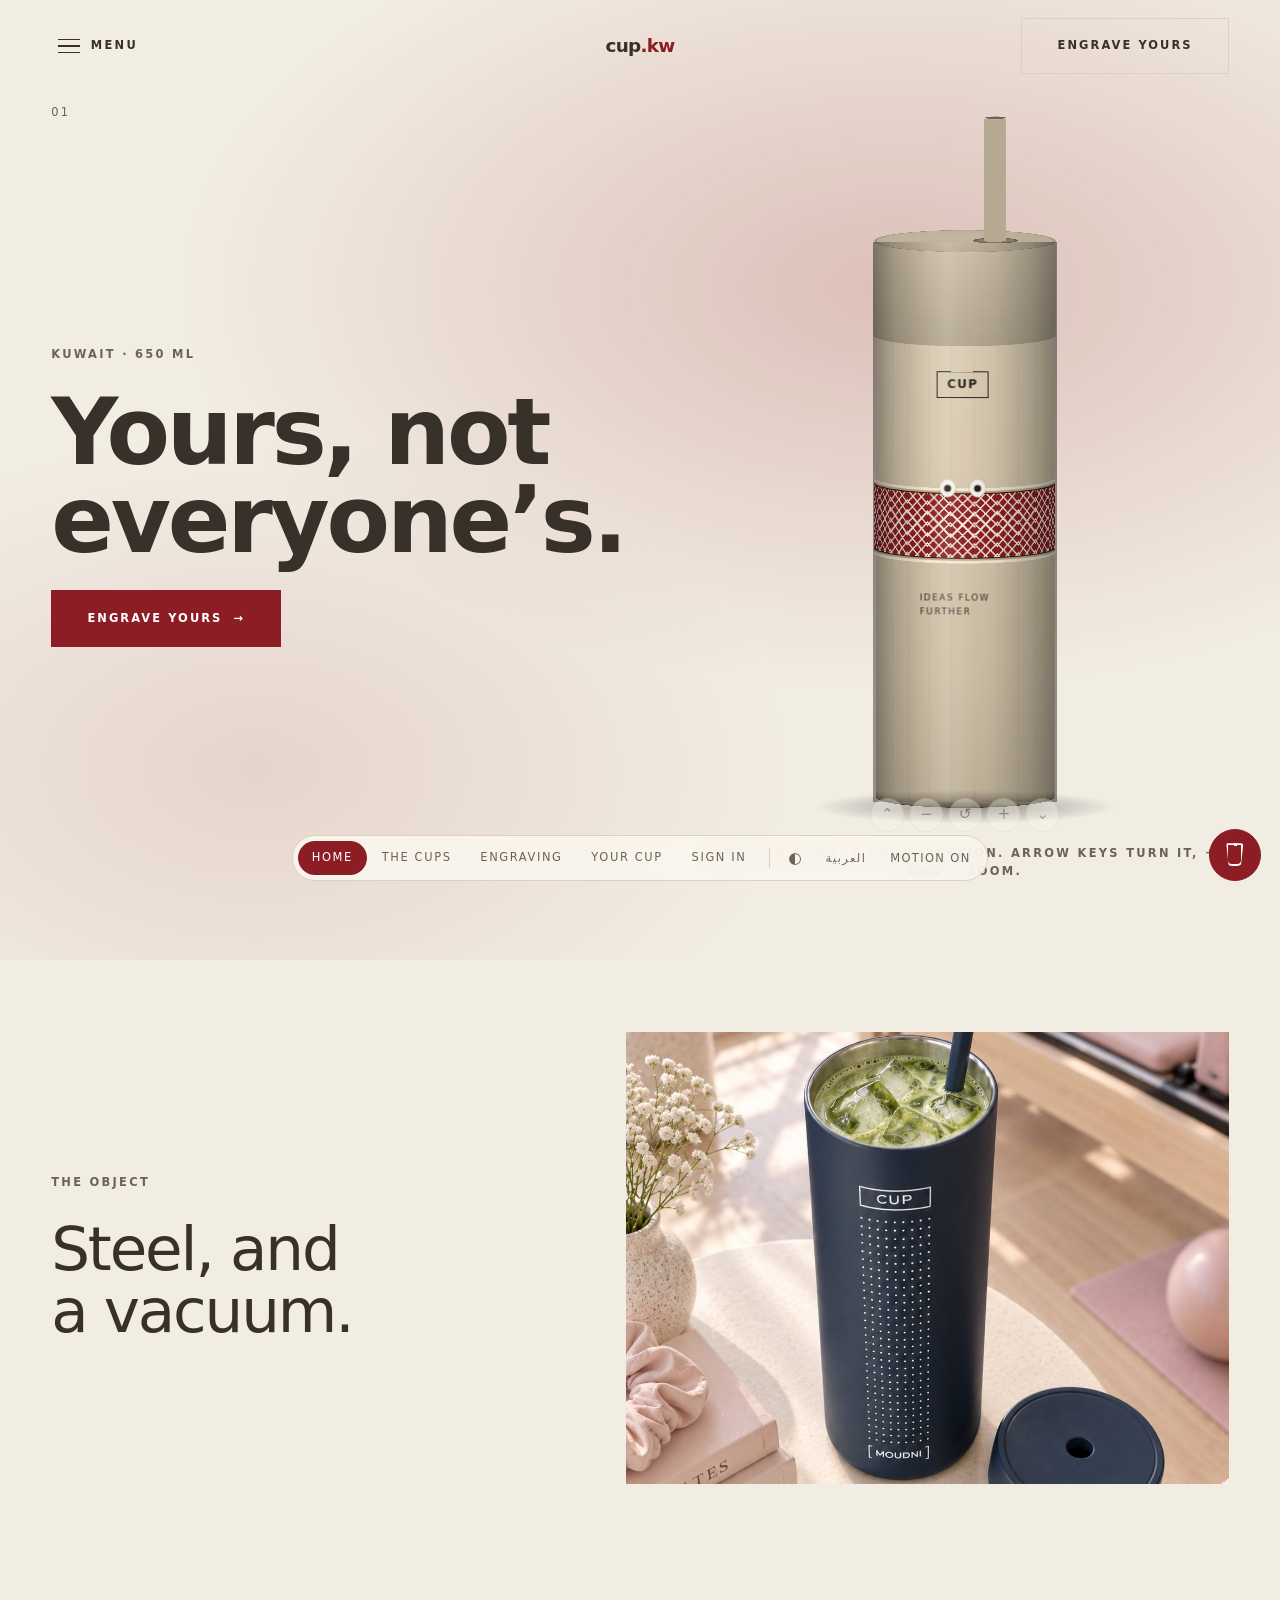
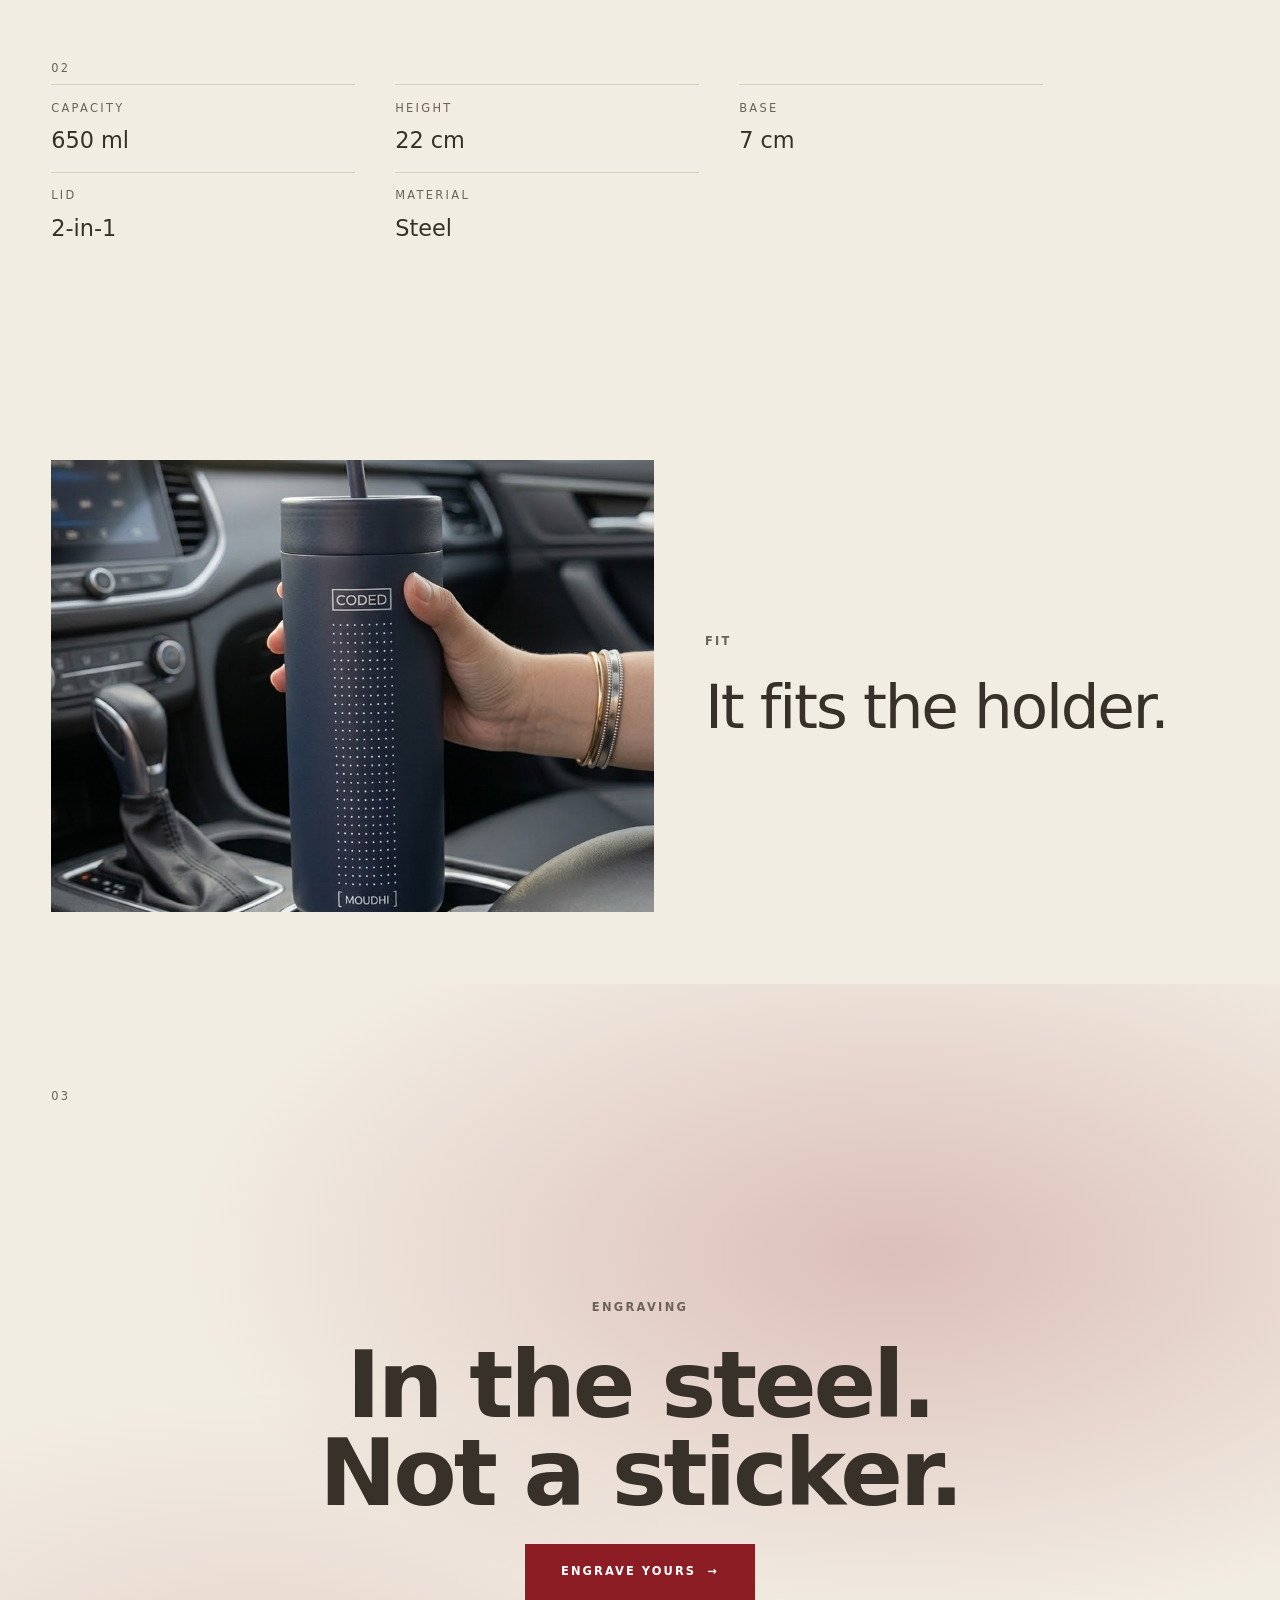
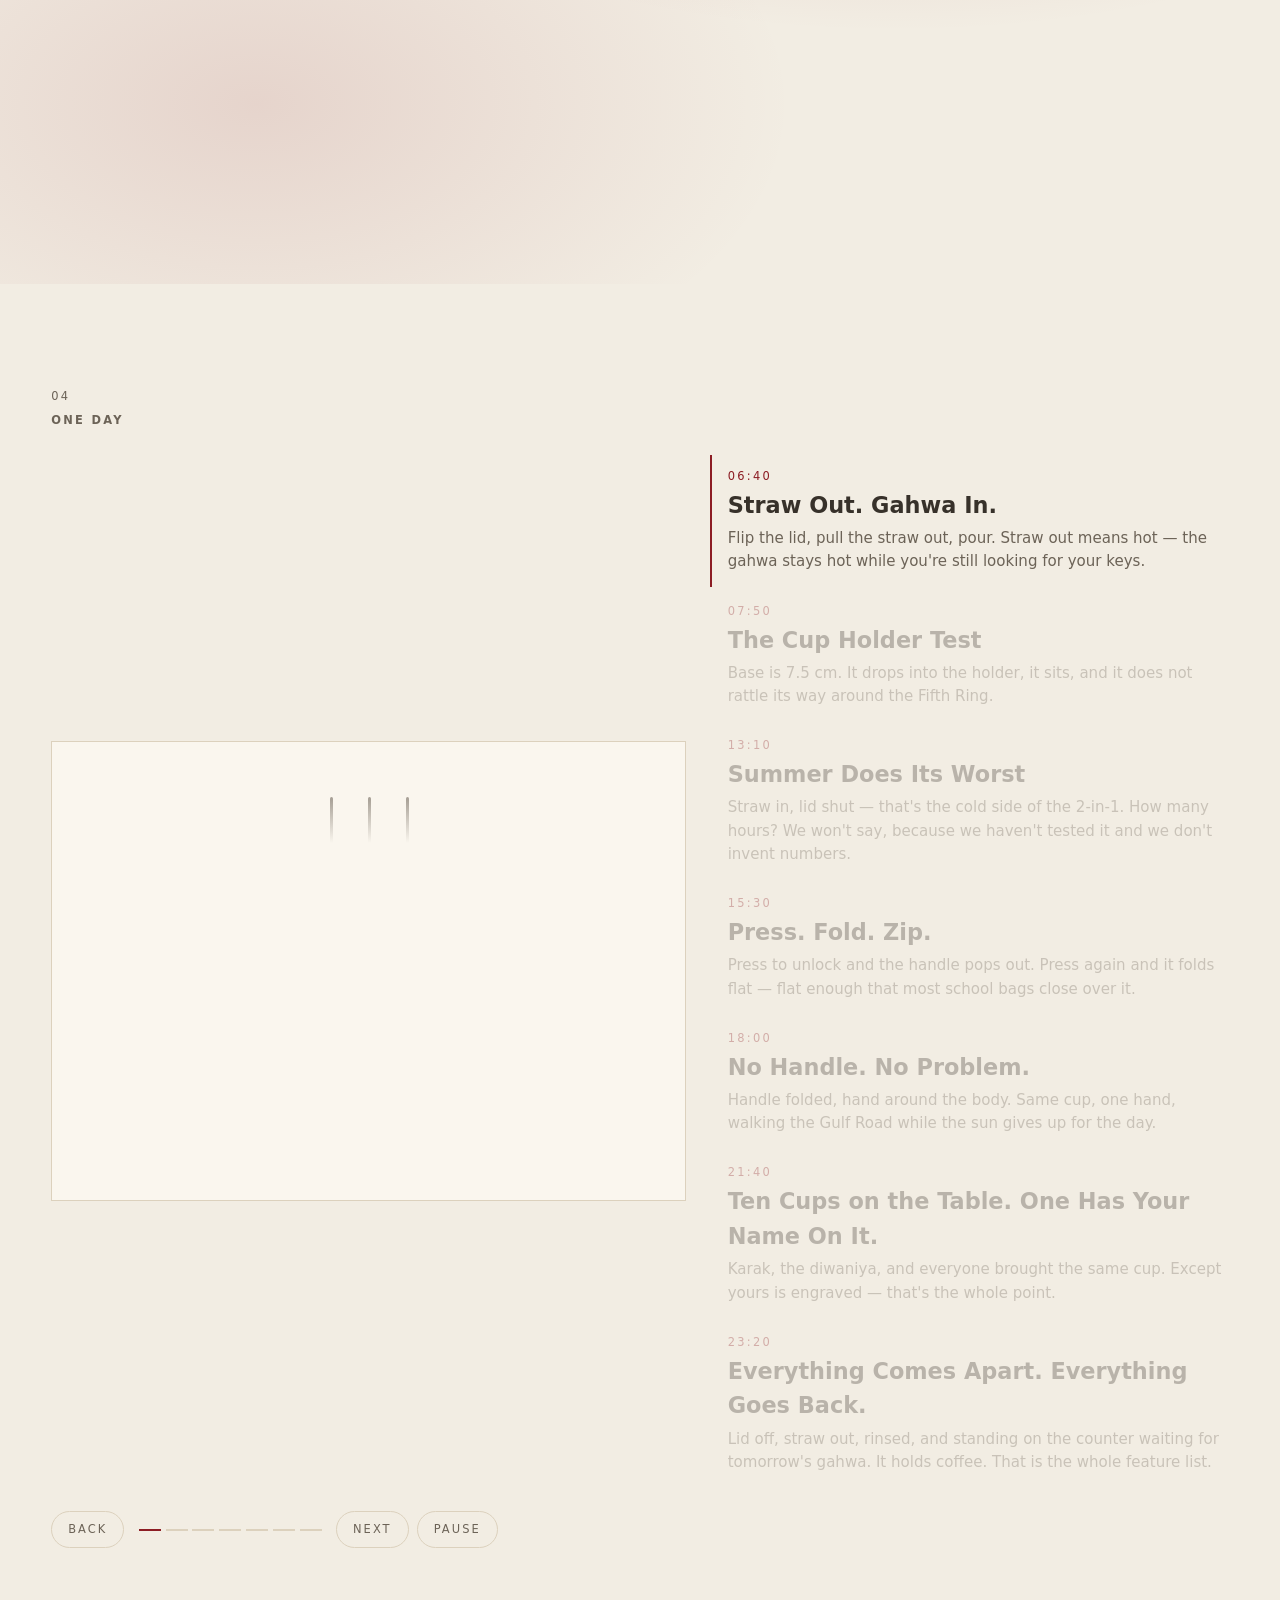
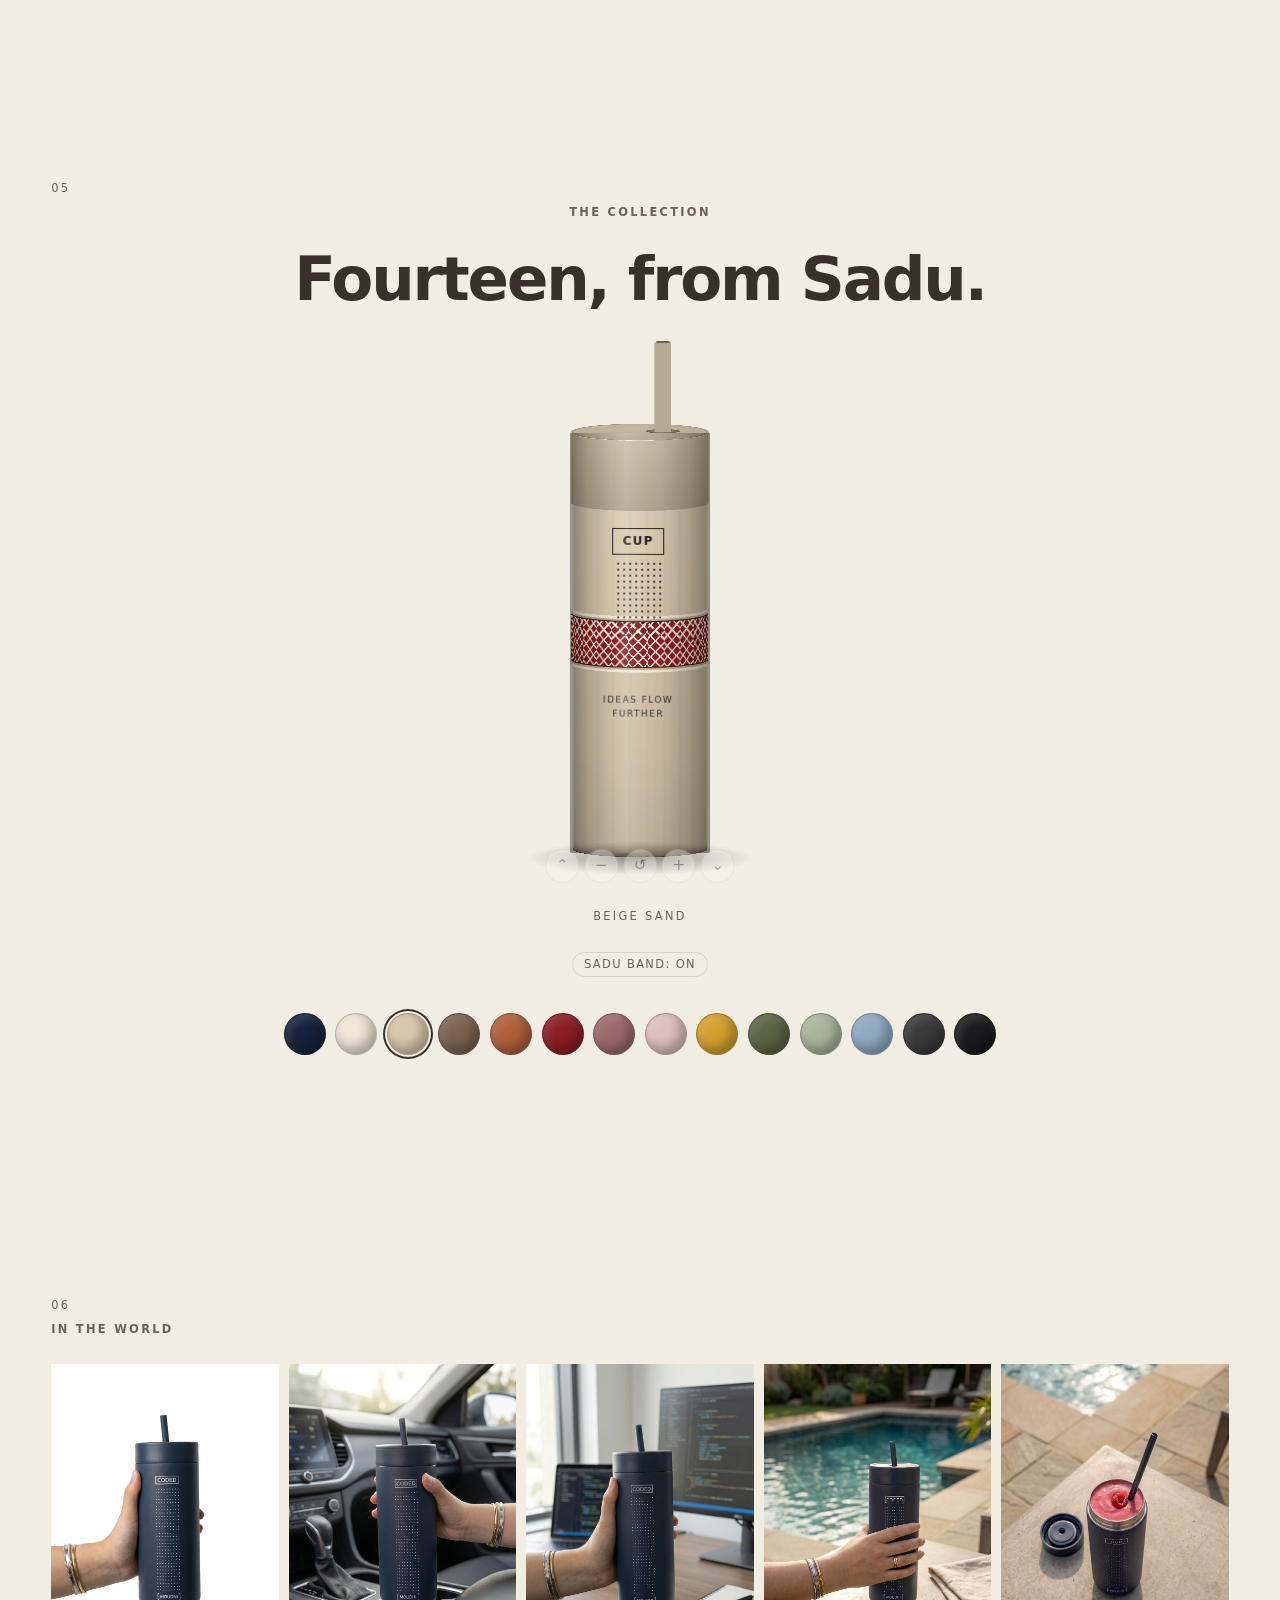
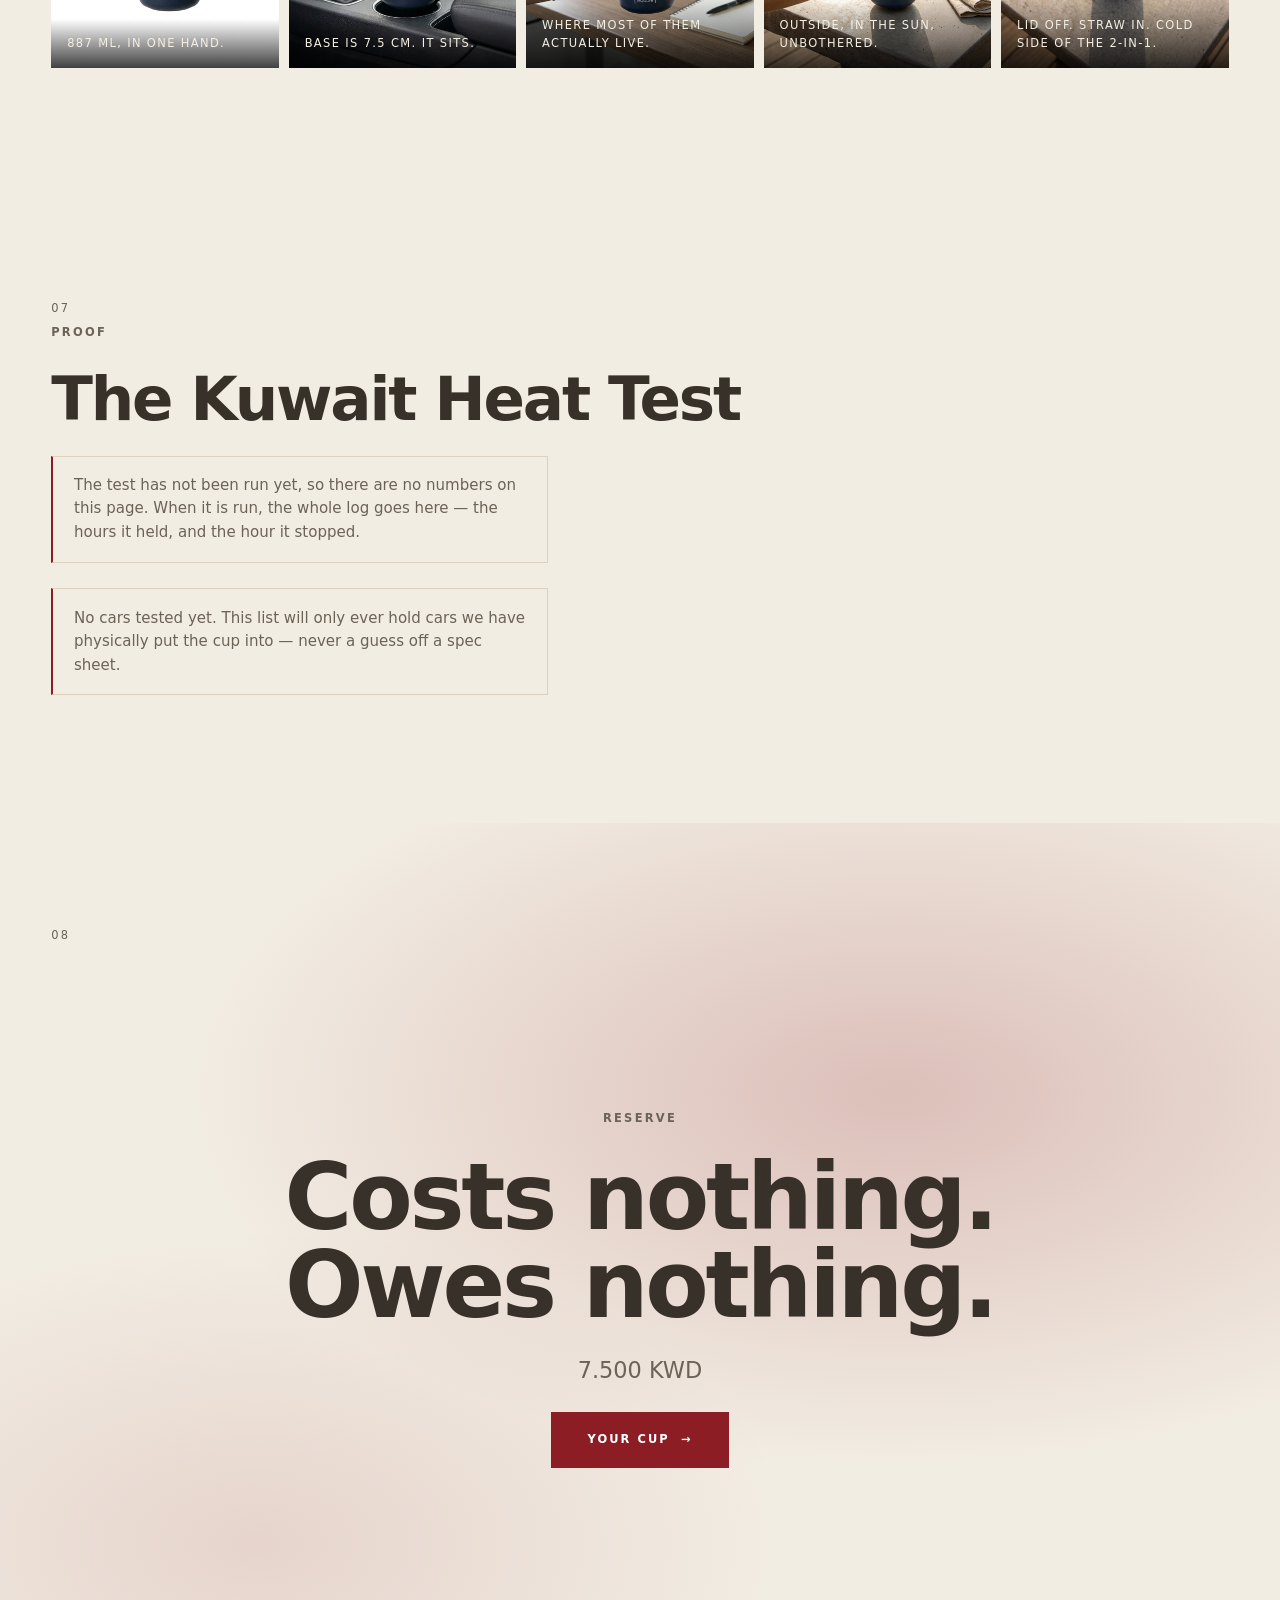
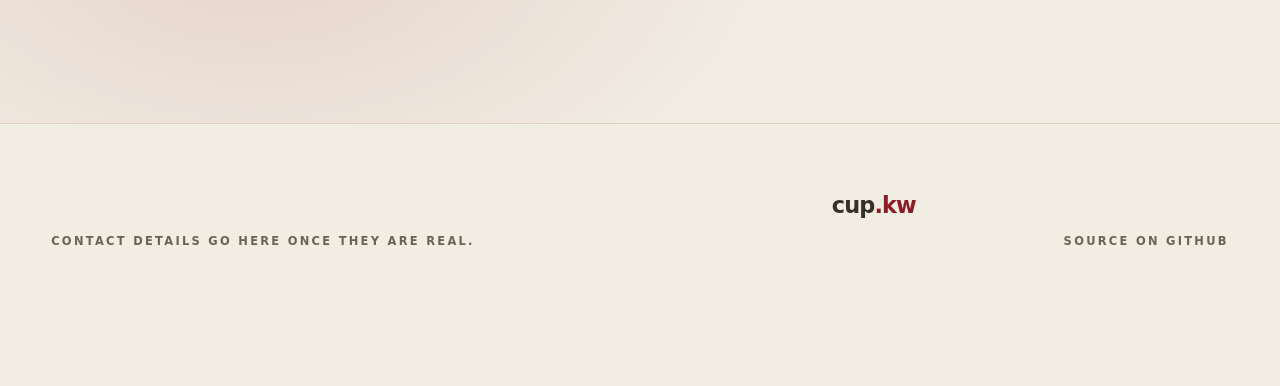
==== commit 3a55bdc0: "the catalogue, the Sadu palette, and a cup that is the shape it actually is The cup first. The 3D mo" ====
--- a/index.html
+++ b/index.html
@@ -4,7 +4,7 @@
 <meta charset="utf-8">
 <meta name="viewport" content="width=device-width, initial-scale=1">
 <title data-t-title="home.title">cup.kw — one cup, with your name on it</title>
-<meta name="description" content="An insulated stainless steel cup made for Kuwait, engraved with your name. 887 ml, 2-in-1 lid, foldable handle.">
+<meta name="description" content="An insulated stainless steel cup made for Kuwait, engraved with your name. 650 ml, 2-in-1 lid, straw.">
 <link rel="icon" href="favicon.svg" type="image/svg+xml">
 <link rel="stylesheet" href="assets/css/cup.css">
 <link rel="stylesheet" href="assets/css/experience.css">
@@ -31,14 +31,14 @@
     <p class="frame__no">01</p>
     <div class="frame__in split split--wide">
       <div class="stack" data-rise>
-        <p class="micro" data-t="f.hero.label">Kuwait · 887 ml</p>
+        <p class="micro" data-t="f.hero.label">Kuwait · 650 ml</p>
         <h1 class="display" data-t="home.h1">Yours, not everyone&rsquo;s.</h1>
         <a class="btn" href="engrave.html">
           <span data-t="home.cta">Engrave yours</span><span class="arrow" aria-hidden="true">→</span>
         </a>
       </div>
       <div>
-        <div data-cup3d data-face="idle" data-height="460"
+        <div data-cup3d data-face="idle" data-height="560"
              aria-label="A three-dimensional model of the cup. Drag to turn it in any direction; buttons below zoom and tilt."></div>
         <p class="micro" style="text-align:center;margin-block-start:.8rem" data-t="home.cup.hint"></p>
       </div>
@@ -62,19 +62,8 @@
     </div>
   </section>
 
-  <!-- 03 · the collection -->
-  <section class="frame frame--auto">
-    <p class="frame__no">03</p>
-    <div class="frame__in stack" data-rise>
-      <p class="micro" data-t="f.coll.label">The collection</p>
-      <h2 class="display display--2" data-t="f.coll.h">Fourteen, from Sadu.</h2>
-      <div class="palette" data-swatches="colour" data-drives-cup></div>
-      <p class="swatchname" data-swatchname></p>
-    </div>
-  </section>
-
   <!-- fit, shown rather than argued -->
-  <section class="photoframe">
+  <section class="photoframe photoframe--flip">
     <img src="assets/img/in-car.jpg" alt="The cup standing in a car cup holder, a hand resting on it" loading="lazy" decoding="async">
     <div class="photoframe__in stack" data-rise>
       <p class="micro" data-t="f.car.label">Fit</p>
@@ -82,9 +71,9 @@
     </div>
   </section>
 
-  <!-- 04 · the promise itself -->
+  <!-- 03 · the promise itself -->
   <section class="frame glow">
-    <p class="frame__no">04</p>
+    <p class="frame__no">03</p>
     <div class="frame__in stack" data-rise style="justify-items:center;text-align:center">
       <p class="micro" data-t="f.eng.label">Engraving</p>
       <h2 class="display" data-t="f.eng.h">In the steel. Not a sticker.</h2>
@@ -94,12 +83,30 @@
     </div>
   </section>
 
-  <!-- 05 · one day -->
+  <!-- 04 · one day -->
   <section class="frame frame--auto">
-    <p class="frame__no">05</p>
+    <p class="frame__no">04</p>
     <div class="frame__in stack" data-rise>
       <p class="micro" data-t="f.day.label">One day</p>
       <div class="show" data-show style="width:100%"></div>
+    </div>
+  </section>
+
+  <!-- 05 · the collection, against the cup it actually repaints. Its own
+       stage, so choosing a colour is never interrupted by the day advancing
+       to a photograph. -->
+  <section class="frame frame--auto">
+    <p class="frame__no">05</p>
+    <div class="frame__in stack" data-rise style="justify-items:center;text-align:center">
+      <p class="micro" data-t="f.coll.label">The collection</p>
+      <h2 class="display display--2" data-t="f.coll.h">Fourteen, from Sadu.</h2>
+      <div data-cup3d data-height="420" style="width:100%"
+           aria-label="A three-dimensional model of the cup in the colour you have chosen. Drag to turn it in any direction."></div>
+      <p class="swatchname" data-swatchname></p>
+      <button type="button" class="chip chip--btn" data-band-toggle aria-pressed="true"></button>
+      <!-- Leads on Beige Sand, not Navy: the ground is navy, and a navy cup on it is
+           1.00:1. Beige Sand is 10.66:1 and is what the collection sheets lead with. -->
+      <div class="palette palette--rail" data-swatches="colour" data-drives-cup data-selected="beige-sand"></div>
     </div>
   </section>
 
--- a/assets/css/cup.css
+++ b/assets/css/cup.css
@@ -18,15 +18,22 @@
 :root {
   /* Night is the default here — the product is a dark object and it sits
      better on a dark ground. Day is the override, not the base. */
-  --bg:        #14120F;
-  --bg-2:      #1C1916;
-  --bg-3:      #262119;
-  --fg:        #EDE6D9;
-  --fg-dim:    #9C9384;
-  --line:      #322C25;
-
-  --accent:    #C8A46A;          /* replaced by theme.js from the visitor's pick */
-  --accent-fg: #16130F;
+  /* Sadu on Navy. Navy is the ground, off-white is what sits on it, camel
+     bridges. Measured, not assumed: off-white on this navy is 13.07:1 and camel
+     is 6.99:1, both clear of 4.5. The maroon of the Sadu band is 1.73:1 against
+     it and is deliberately absent here — on navy the two collapse into one
+     muddy mass, so the band carries its own off-white and camel selvedge and
+     maroon only ever appears as an accent on the day ground, where it is
+     7.57:1. */
+  --bg:        #101A2E;
+  --bg-2:      #16233D;
+  --bg-3:      #1E2E4D;
+  --fg:        #F2EAD8;
+  --fg-dim:    #9FAAC0;
+  --line:      #2C3E63;
+
+  --accent:    #C9A87C;          /* replaced by theme.js from the visitor's pick */
+  --accent-fg: #16233D;
 
   --face-display: ui-sans-serif, system-ui, -apple-system, "Segoe UI", Roboto,
                   "Helvetica Neue", Arial, sans-serif;
@@ -47,12 +54,12 @@
 /* Day. Warm paper rather than white, and ink rather than black — the contrast
    sits near 10:1, which is past AAA and does not glare. */
 :root[data-scheme="light"] {
-  --bg:        #F2EDE3;
-  --bg-2:      #FAF6EE;
-  --bg-3:      #E8E0D1;
-  --fg:        #37312A;
-  --fg-dim:    #6C6357;
-  --line:      #DCD1BD;
+  --bg:        #F2EAD8;
+  --bg-2:      #FBF6EA;
+  --bg-3:      #E7DDC7;
+  --fg:        #16233D;
+  --fg-dim:    #5A6478;
+  --line:      #DCCFB4;
   --accent-fg: #FFFFFF;
 }
 
@@ -227,7 +234,7 @@
 
 .split { display: grid; gap: clamp(2rem, 6vw, 5rem); align-items: center; }
 @media (min-width: 60rem) { .split { grid-template-columns: 1fr 1fr; } }
-@media (min-width: 60rem) { .split--wide { grid-template-columns: 1.15fr .85fr; } }
+@media (min-width: 60rem) { .split--wide { grid-template-columns: .9fr 1.1fr; } }
 
 .stack { display: grid; gap: 1.6rem; justify-items: start; }
 html[dir="rtl"] .stack { justify-items: start; }
@@ -246,10 +253,20 @@
 
 .rule { block-size: 1px; background: var(--line); border: 0; margin: 0; }
 
-.facts { list-style: none; padding: 0; margin: 0; display: grid; gap: 0; }
+/* Six short facts do not need the full 82rem of the frame. Stretched edge to
+   edge they read as a sparse table with a lot of nothing in the middle; set in
+   columns with the label over the value they read as a spec block, and the
+   section stops claiming a whole screen for six numbers. auto-fit means the
+   column count follows the width with no breakpoints of its own. */
+.facts {
+  list-style: none; padding: 0; margin: 0;
+  display: grid; gap: 0 2.5rem;
+  grid-template-columns: repeat(auto-fit, minmax(16rem, 1fr));
+  max-inline-size: 62rem;
+}
 .facts li {
-  display: flex; justify-content: space-between; gap: 1.5rem; align-items: baseline;
-  padding-block: 1rem; border-block-end: 1px solid var(--line);
+  display: grid; gap: .35rem; align-content: start;
+  padding-block: .9rem; border-block-start: 1px solid var(--line);
 }
 .facts dt, .facts .k { font-size: var(--micro); text-transform: uppercase; letter-spacing: .2em; color: var(--fg-dim); }
 html[lang="ar"] .facts .k { text-transform: none; letter-spacing: 0; }
--- a/assets/css/experience.css
+++ b/assets/css/experience.css
@@ -105,7 +105,7 @@
    ========================================================================= */
 
 .c3d {
-  --cup-body: #2A3A52;
+  --cup-body: #16233D;
   --cup-ink: #F4EEE3;
   display: block; inline-size: 100%;
   perspective: 1500px;
@@ -156,12 +156,36 @@
 .c3d__strawtop { background: color-mix(in srgb, var(--cup-body) 50%, #000); }
 .c3d__base { background: #16161A; box-shadow: inset 0 0 0 2px rgba(255,255,255,.05); }
 
+/* The Sadu band, built to the palette in the reference: maroon ground, off-white
+   motif, camel bridging, black as hairline only.
+
+   The rule that matters is that maroon never touches the cup body. Against the
+   navy the two are 1.7:1 and collapse into one muddy mass, so the selvedge goes
+   off-white first, then camel, and the black hairline sits on the light ground
+   where it reads as a line rather than disappearing. Inset shadows paint first
+   one on top, so they are listed outermost first. */
+/* Rounded edges. The body is a ring of flat panels, so the curve at the foot is
+   made two ways at once: a small radius on each panel's bottom corners, and a
+   dark inset along the same edge. The radius alone scallops at this panel width
+   and the shadow alone reads flat; together they pass for a fillet. */
+.c3d__body .c3d__panel {
+  border-end-start-radius: 3px; border-end-end-radius: 3px;
+  box-shadow: inset 0 -7px 9px -7px rgba(0,0,0,.6);
+}
+
+/* Hidden by default and revealed by the class, exactly like the handle. */
+.c3d__band { opacity: 0; transition: opacity calc(.25s * var(--motion)) ease; }
+.c3d.has-band .c3d__band { opacity: 1; }
+
 .c3d__band .c3d__panel {
-  background-color: #6B2028;
+  background-color: #8C1D24;
   background-image:
-    repeating-linear-gradient(45deg, transparent 0 6px, #E9DCC6 6px 7.5px),
-    repeating-linear-gradient(-45deg, transparent 0 6px, #E9DCC6 6px 7.5px);
-  box-shadow: inset 0 3px 0 #E9DCC6, inset 0 -3px 0 #E9DCC6;
+    repeating-linear-gradient(45deg, transparent 0 6px, #F2EAD8 6px 7.5px),
+    repeating-linear-gradient(-45deg, transparent 0 6px, #F2EAD8 6px 7.5px);
+  box-shadow:
+    inset 0 3px 0 #F2EAD8, inset 0 -3px 0 #F2EAD8,
+    inset 0 5px 0 #C9A87C, inset 0 -5px 0 #C9A87C,
+    inset 0 6px 0 #1A1A1A, inset 0 -6px 0 #1A1A1A;
 }
 
 .c3d__handle {
@@ -304,6 +328,33 @@
 /* The name is announced, not printed — fourteen labels in a row is a wall. */
 .palette .swatch span::after { content: attr(data-name); position: absolute; inline-size: 1px; block-size: 1px; overflow: hidden; clip-path: inset(50%); }
 
+/* ---- the collection as a rail ----
+   Fourteen swatches wrapped into three rows push the cup they are meant to be
+   recolouring off the screen. In one line you push through, the cup stays put
+   and the colours stay next to it. fit-content keeps the row centred while it
+   fits and lets it go full-width and scroll once it does not, so there is no
+   breakpoint to maintain. Snap points mean a flick lands on a colour rather
+   than between two. */
+.palette--rail {
+  flex-wrap: nowrap;
+  overflow-x: auto;
+  overscroll-behavior-inline: contain;
+  scroll-snap-type: inline proximity;
+  inline-size: fit-content;
+  max-inline-size: 100%;
+  margin-inline: auto;
+  padding-block: .45rem;
+  /* The row reports ~21px of overflow it does not visually have, which on any
+     platform with persistent scrollbars would park a permanent bar under the
+     swatches. The affordance is the half-swatch cut off at the edge, so the bar
+     is hidden rather than left there looking broken. */
+  scrollbar-width: none;
+}
+.palette--rail::-webkit-scrollbar { display: none; }
+.palette--rail .swatch { flex: 0 0 auto; scroll-snap-align: start; }
+/* The hover lift is clipped by the scroll container, so give it room. */
+.palette--rail .swatch span { margin-block: 3px; }
+
 .swatchname { font-size: var(--micro); letter-spacing: .2em; text-transform: uppercase; color: var(--fg-dim); min-block-size: 1.2em; }
 html[lang="ar"] .swatchname { text-transform: none; letter-spacing: 0; }
 
@@ -334,16 +385,50 @@
 }
 html[lang="ar"] .shot figcaption { text-transform: none; letter-spacing: 0; }
 
-/* A full-bleed photographic frame. */
-.photoframe { position: relative; min-block-size: 100svh; display: grid; align-items: end; overflow: hidden; }
-.photoframe img { position: absolute; inset: 0; inline-size: 100%; block-size: 100%; object-fit: cover; z-index: 0; }
-.photoframe__in { position: relative; z-index: 2; padding: var(--bleed); inline-size: min(100%, 82rem); margin-inline: auto; }
-.photoframe::after {
-  content: ""; position: absolute; inset: 0; z-index: 1;
-  background: linear-gradient(to top, rgba(0,0,0,.78) 0%, rgba(0,0,0,.25) 45%, transparent 75%);
-}
-.photoframe .display, .photoframe .micro, .photoframe .lede { color: #F4EEE3; }
-.photoframe .micro, .photoframe .lede { color: #CFC7B8; }
+/* A photographic band, after the Tubik reference: the picture on one side, the
+   line about it on the other, and the whole thing only as tall as it needs to
+   be.
+
+   Two rewrites got here. It began full-bleed — 100svh with object-fit: cover —
+   which drew a 896px-wide photograph at 1440 (1.61x its own pixels, 2.14x at
+   1920) and threw away 58% of it to the crop. Upscaling a photograph past 1:1
+   is the one thing guaranteed to make it look worse than the file you started
+   with. Showing it whole instead fixed the resolution but left a viewport-tall
+   section with a small picture adrift in the middle of it.
+
+   A band solves both. The picture sits in a landscape box at roughly half the
+   width, which on a 1440 screen works out around 0.7x its own pixels — a
+   reduction, never an enlargement — and the section costs about half the height
+   it used to. The caption moves out from on top of the photograph and sits
+   beside it, so the gradient scrim that used to make white text legible over
+   the image is gone, and with it the hard-coded pale text colours: those were a
+   latent bug, because #F4EEE3 on the day theme's cream is nearly invisible. */
+.photoframe {
+  position: relative;
+  display: grid; align-items: center;
+  gap: clamp(1.5rem, 4vw, 3.5rem);
+  inline-size: min(100%, 82rem); margin-inline: auto;
+  padding: clamp(2.5rem, 6vw, 4.5rem) var(--bleed);
+}
+@media (min-width: 60rem) {
+  .photoframe { grid-template-columns: 1fr 1.15fr; }
+  /* Source order is picture then words; on a wide screen the words lead. */
+  .photoframe__in { grid-area: 1 / 1; }
+  .photoframe img { grid-area: 1 / 2; }
+  /* The second band mirrors the first, so two pictures in a row do not read as
+     a column of identical slabs. */
+  .photoframe--flip { grid-template-columns: 1.15fr 1fr; }
+  .photoframe--flip .photoframe__in { grid-area: 1 / 2; }
+  .photoframe--flip img { grid-area: 1 / 1; }
+}
+.photoframe img {
+  display: block; inline-size: 100%; block-size: auto;
+  /* Landscape box out of a 3:4 original: a centre crop, but a downscale — the
+     drawn size stays well under the file's own pixels at every width. */
+  aspect-ratio: 4 / 3; object-fit: cover; object-position: center;
+  max-block-size: 56svh;
+}
+.photoframe__in { inline-size: 100%; max-inline-size: 34rem; padding: 0; }
 
 /* =========================================================================
    THE SHOW
@@ -359,7 +444,9 @@
 }
 .show__cup { position: relative; z-index: 2; inline-size: 100%; }
 .show__cup[hidden] { display: none; }
-.show__photo { position: absolute; inset: 0; z-index: 2; inline-size: 100%; block-size: 100%; object-fit: cover; }
+/* contain, not cover: the stage is smaller than every photograph in it, so
+   fitting the whole frame in costs no resolution and crops nothing. */
+.show__photo { position: absolute; inset: 0; z-index: 2; inline-size: 100%; block-size: 100%; object-fit: contain; }
 .show__photo[hidden] { display: none; }
 
 .show__props { position: absolute; inset: 0; z-index: 1; pointer-events: none; }
@@ -425,6 +512,83 @@
 /* =========================================================================
    FURNITURE
    ========================================================================= */
+
+/* ---- the dock ----
+   The four destinations, pinned to the bottom of every page so that going
+   somewhere never starts with opening something. The burger menu stays for the
+   full-size list and the accent swatches.
+
+   Two corners of the bottom edge are already taken — the back-to-top button on
+   one side, the assistant on the other — so on a wide screen the dock is a
+   centred pill with both corners kept clear, and on a narrow one it becomes a
+   full-width bar and pushes those two buttons up above it instead. */
+.dock {
+  position: fixed; inset-block-end: 1.2rem; inset-inline: 0; z-index: 50;
+  display: flex; justify-content: center;
+  padding-inline: 5rem;
+  pointer-events: none;
+}
+.dock__bar {
+  pointer-events: auto;
+  display: flex; align-items: center; gap: .2rem;
+  max-inline-size: 100%;
+  padding: .3rem;
+  border: 1px solid var(--line); border-radius: 999px;
+  background: color-mix(in srgb, var(--bg-2) 88%, transparent);
+  backdrop-filter: blur(14px);
+}
+.dock__list { list-style: none; margin: 0; padding: 0; display: flex; align-items: center; gap: .1rem; }
+.dock__link {
+  display: block; text-decoration: none; white-space: nowrap;
+  padding: .5rem .85rem; border-radius: 999px;
+  font-size: var(--micro); text-transform: uppercase; letter-spacing: .14em;
+  color: var(--fg-dim);
+  transition: color calc(.2s * var(--motion)) ease, background calc(.2s * var(--motion)) ease;
+}
+html[lang="ar"] .dock__link { text-transform: none; letter-spacing: 0; }
+.dock__link:hover { color: var(--fg); background: color-mix(in srgb, var(--fg) 8%, transparent); }
+/* The page you are on, said twice: aria-current for a screen reader, the fill
+   for everyone else. */
+.dock__link[aria-current="page"] { background: var(--accent); color: var(--accent-fg); }
+.dock__link:focus-visible { outline: 2px solid var(--accent); outline-offset: 2px; }
+
+.dock__tools { display: flex; align-items: center; gap: .1rem; }
+.dock__sep { inline-size: 1px; block-size: 20px; background: var(--line); margin-inline: .35rem; }
+.dock__tool {
+  border: 0; background: none; cursor: pointer;
+  padding: .5rem .7rem; border-radius: 999px;
+  font-size: var(--micro); text-transform: uppercase; letter-spacing: .12em;
+  color: var(--fg-dim); font-family: inherit; white-space: nowrap;
+}
+html[lang="ar"] .dock__tool { text-transform: none; letter-spacing: 0; }
+.dock__tool:hover { color: var(--fg); background: color-mix(in srgb, var(--fg) 8%, transparent); }
+/* "Theme: follows your device" is a sentence, and a sentence does not belong in
+   a pill. theme.js already puts the full wording on aria-label and title, so
+   the dock shows the state as a mark and loses nothing a screen reader needs. */
+.dock__tool[data-scheme-btn] .schemetext { display: none; }
+.dock__tool[data-scheme-btn]::before { content: "\25D0"; font-size: .95rem; letter-spacing: 0; }
+.dock__tool[data-scheme-btn][data-state="light"]::before { content: "\2600"; }
+.dock__tool[data-scheme-btn][data-state="dark"]::before { content: "\263E"; }
+.dock__tool:focus-visible { outline: 2px solid var(--accent); outline-offset: 2px; }
+
+/* Nothing should end up underneath it. */
+body { padding-block-end: 5.5rem; }
+
+@media (max-width: 52rem) {
+  .dock { inset-block-end: 0; padding-inline: 0; }
+  .dock__bar {
+    inline-size: 100%; border-radius: 0;
+    border-inline: 0; border-block-end: 0;
+    padding: .25rem .2rem;
+    padding-block-end: max(.25rem, env(safe-area-inset-bottom));
+  }
+  .dock__list { flex: 1; justify-content: space-around; }
+  .dock__link { padding-inline: .5rem; letter-spacing: .08em; }
+  /* Seven targets do not fit across a phone at a size anyone can hit. The
+     display controls stay one tap away in the menu. */
+  .dock__tools { display: none; }
+  body { padding-block-end: 4.5rem; }
+}
 
 .totop {
   position: fixed; inset-block-end: 1.2rem; inset-inline-start: 1.2rem;
@@ -512,3 +676,112 @@
 .pweye::before { content: ""; inline-size: 1.05rem; block-size: 1.05rem; border-radius: 50% 0; border: 1.5px solid var(--fg-dim); transform: rotate(45deg); }
 .pweye::after { content: ""; position: absolute; inline-size: 1.3rem; block-size: 1.5px; background: var(--fg-dim); transform: rotate(-45deg); opacity: 0; }
 .pweye[aria-pressed="true"]::after { opacity: 1; }
+
+/* The two corner buttons are declared above with the same specificity as any
+   override, so lifting them clear of the full-width dock has to come after them
+   in source order rather than in the dock's own block. */
+@media (max-width: 52rem) {
+  .totop, .assist { inset-block-end: calc(1.2rem + 52px); }
+}
+
+/* =========================================================================
+   THE MENU
+   A catalogue of drawn cups. The card is deliberately quiet — the only loud
+   thing on it is the cup, because the cup is the only thing that differs.
+   ========================================================================= */
+
+/* .frame__in cannot be used on its own here: it sets inline-size and then
+   width: 100% straight after, so the 82rem cap only holds because the .frame
+   around it supplies the gutter. This wrapper is that gutter. */
+.menuwrap { inline-size: min(100%, 82rem); margin-inline: auto; padding-inline: var(--bleed); }
+
+.lineup { padding-block: clamp(2.5rem, 6vw, 4.5rem); border-block-start: 1px solid var(--line); }
+.lineup:first-child { border-block-start: 0; }
+.lineup__head { display: grid; gap: .7rem; justify-items: start; margin-block-end: 2.2rem; }
+.lineup__head .frame__no { position: static; }
+.lineup__head .lede { max-inline-size: 46ch; }
+
+.chips { list-style: none; display: flex; flex-wrap: wrap; gap: .4rem; padding: 0; margin: .4rem 0 0; }
+.chip {
+  font-size: var(--micro); letter-spacing: .12em; text-transform: uppercase;
+  color: var(--fg-dim); border: 1px solid var(--line); border-radius: 999px;
+  padding: .3rem .7rem;
+}
+html[lang="ar"] .chip { text-transform: none; letter-spacing: 0; }
+
+.cards {
+  display: grid; gap: .8rem;
+  grid-template-columns: repeat(auto-fill, minmax(9.5rem, 1fr));
+}
+.card {
+  border: 1px solid var(--line); background: var(--bg-2);
+  padding: 1rem .8rem 1.1rem;
+  display: grid; justify-items: center; gap: .5rem;
+  transition: border-color calc(.2s * var(--motion)) ease,
+              transform calc(.2s * var(--motion)) ease;
+}
+.card:hover { border-color: var(--accent); transform: translateY(-2px); }
+.card__stage { display: grid; place-items: center; block-size: 132px; }
+.card__cup { inline-size: auto; block-size: 132px; display: block; }
+.card__name { font-size: var(--small); font-weight: 500; margin: 0; text-align: center; }
+.card__price {
+  margin: 0; font-size: var(--micro); letter-spacing: .1em;
+  color: var(--fg-dim); font-variant-numeric: tabular-nums;
+}
+.card__price--unset { color: var(--accent); }
+.lineup .pending { margin-block-start: 1.4rem; }
+
+@media (max-width: 40rem) {
+  .cards { grid-template-columns: repeat(auto-fill, minmax(7.5rem, 1fr)); }
+  .card__stage, .card__cup { block-size: 108px; }
+}
+/* ---- the shop on the menu ---- */
+
+.filter {
+  display: grid; gap: 1rem;
+  padding-block: 1.6rem 0;
+}
+@media (min-width: 48rem) { .filter { grid-template-columns: auto auto 1fr; gap: 1.4rem 2.4rem; align-items: start; } }
+.filter__group { display: grid; gap: .5rem; justify-items: start; }
+.filter__group .micro { color: var(--fg-dim); }
+
+.chip--btn {
+  cursor: pointer; font-family: inherit; background: none;
+  color: var(--fg-dim); transition: color calc(.15s * var(--motion)) ease,
+                                    border-color calc(.15s * var(--motion)) ease;
+}
+.chip--btn:hover { color: var(--fg); border-color: var(--fg-dim); }
+.chip--btn.is-on { background: var(--accent); border-color: var(--accent); color: var(--accent-fg); }
+.chip--btn:focus-visible { outline: 2px solid var(--accent); outline-offset: 2px; }
+
+.card__add {
+  margin-block-start: .1rem; inline-size: 100%;
+  border: 1px solid var(--line); background: none; color: var(--fg-dim);
+  font-family: inherit; font-size: var(--micro); letter-spacing: .1em;
+  text-transform: uppercase; padding: .4rem .5rem; cursor: pointer;
+  transition: border-color calc(.15s * var(--motion)) ease, color calc(.15s * var(--motion)) ease;
+}
+html[lang="ar"] .card__add { text-transform: none; letter-spacing: 0; }
+.card__add:hover { color: var(--fg); border-color: var(--fg-dim); }
+.card.is-picked { border-color: var(--accent); }
+.card.is-picked .card__add { border-color: var(--accent); color: var(--accent); }
+
+/* The tray sits above the dock, and above the two corner buttons with it. */
+.tray {
+  position: fixed; inset-block-end: calc(1.2rem + 58px); inset-inline: 0; z-index: 55;
+  display: flex; justify-content: center; padding-inline: 1rem; pointer-events: none;
+}
+.tray[hidden] { display: none; }
+.tray__in {
+  pointer-events: auto; display: flex; align-items: center; gap: .6rem;
+  padding: .5rem .5rem .5rem 1.1rem;
+  border: 1px solid var(--line); border-radius: 999px;
+  background: color-mix(in srgb, var(--bg-2) 94%, transparent);
+  backdrop-filter: blur(14px);
+}
+.tray__count { margin: 0; font-size: var(--micro); letter-spacing: .12em; text-transform: uppercase; white-space: nowrap; }
+html[lang="ar"] .tray__count { text-transform: none; letter-spacing: 0; }
+@media (max-width: 52rem) {
+  .tray { inset-block-end: calc(4.5rem + .6rem); }
+  .tray__in { inline-size: 100%; justify-content: space-between; }
+}
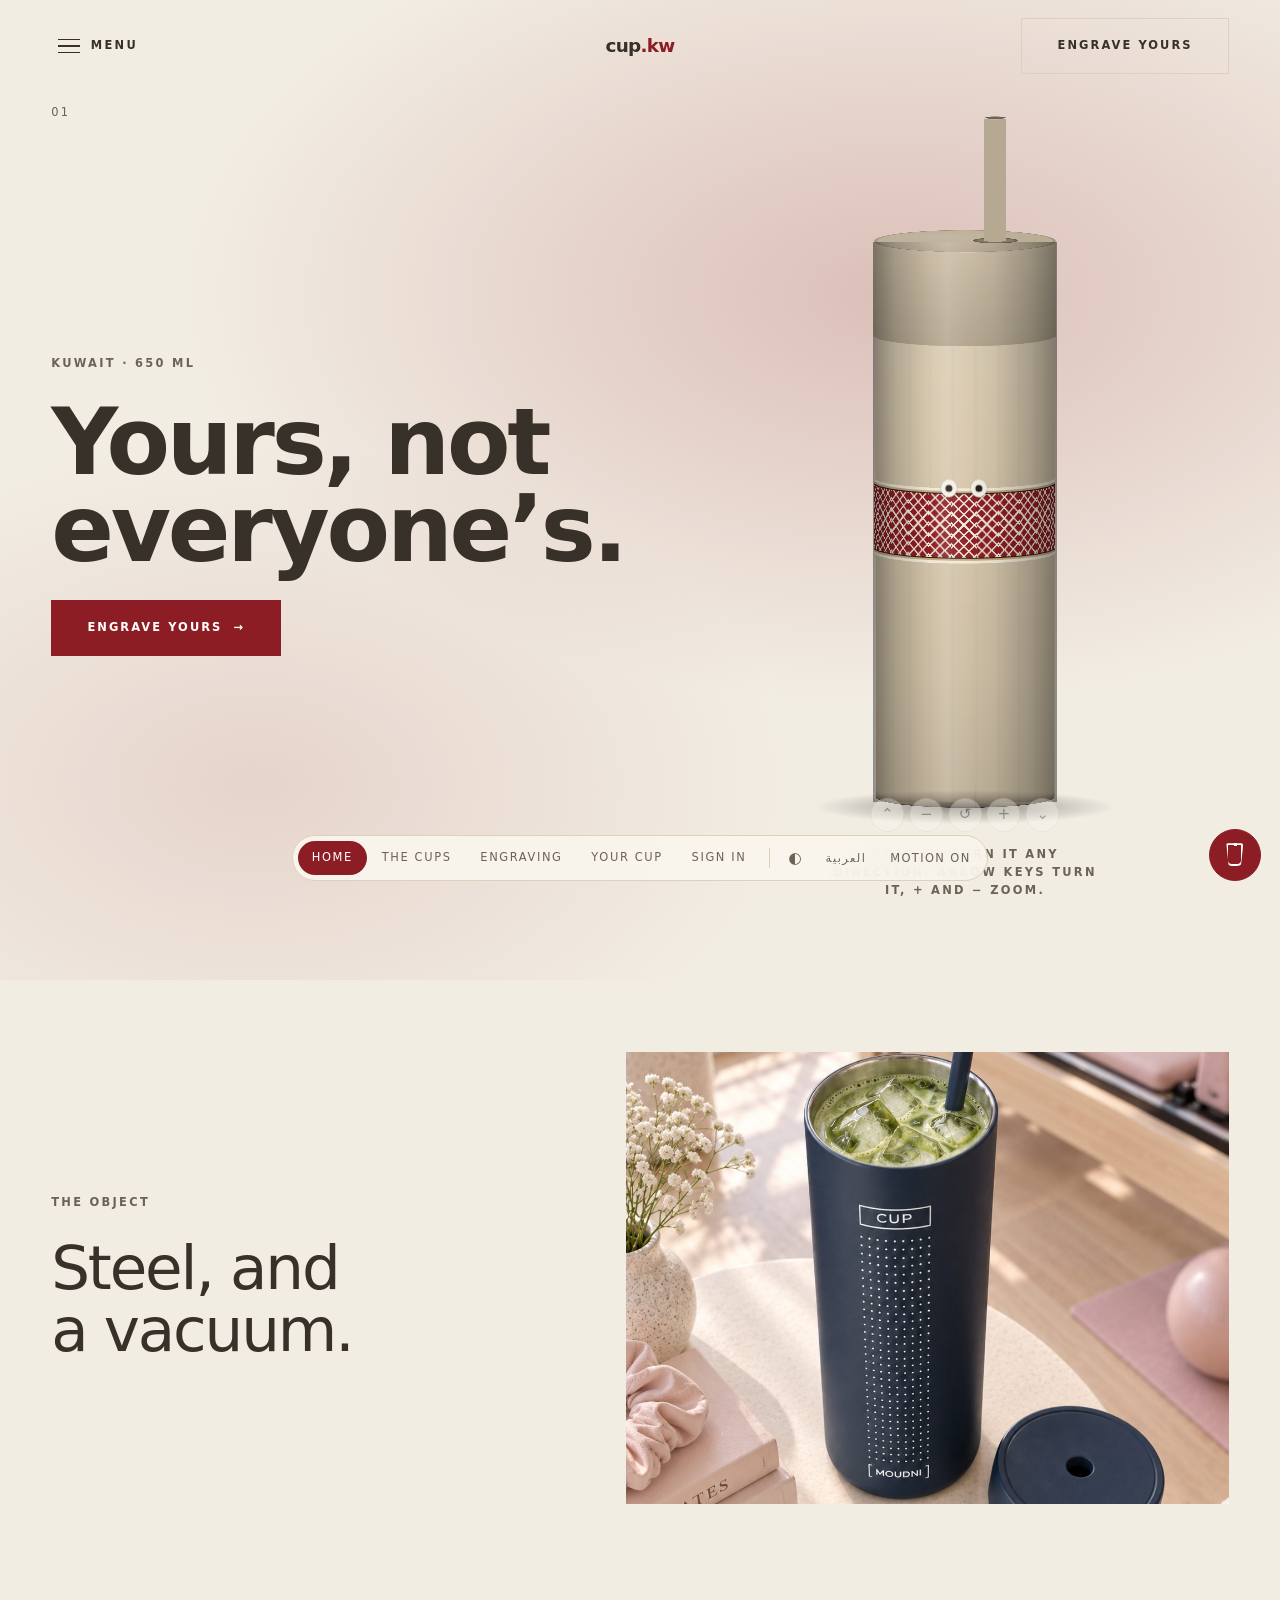
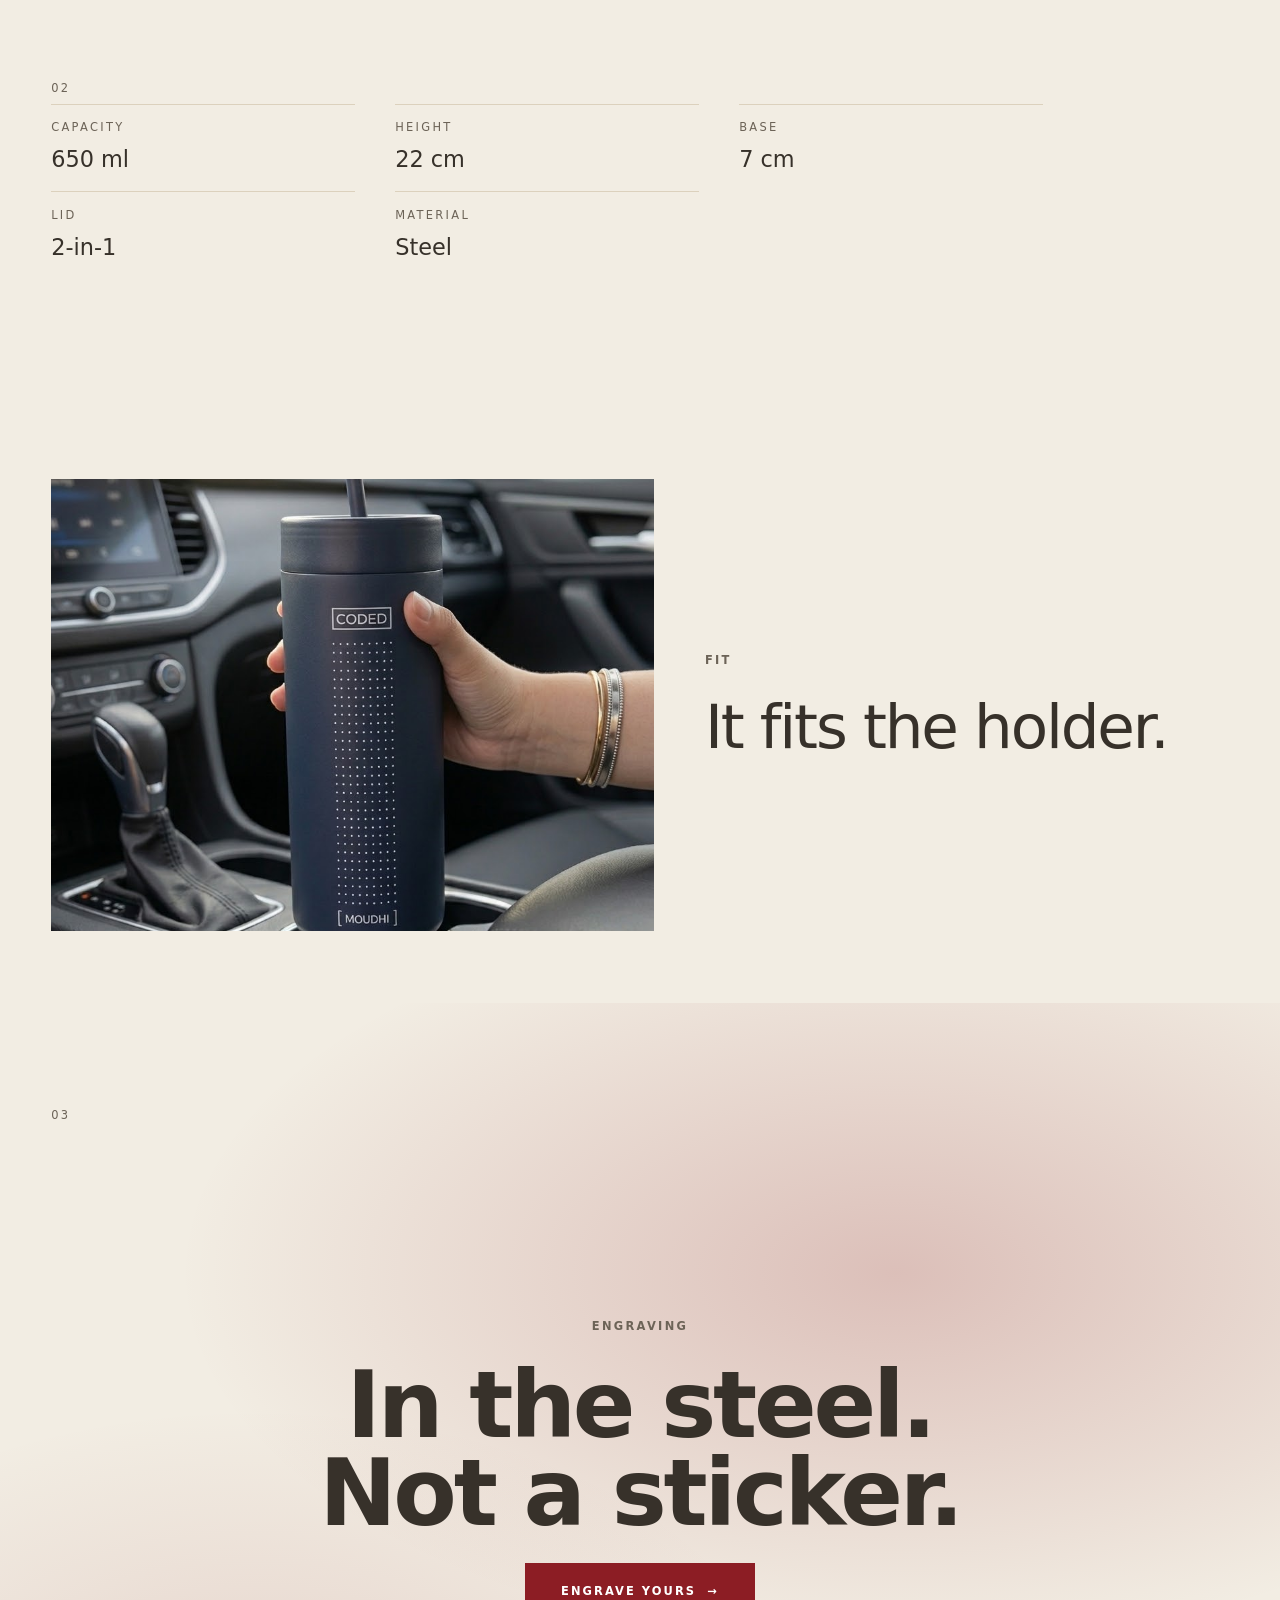
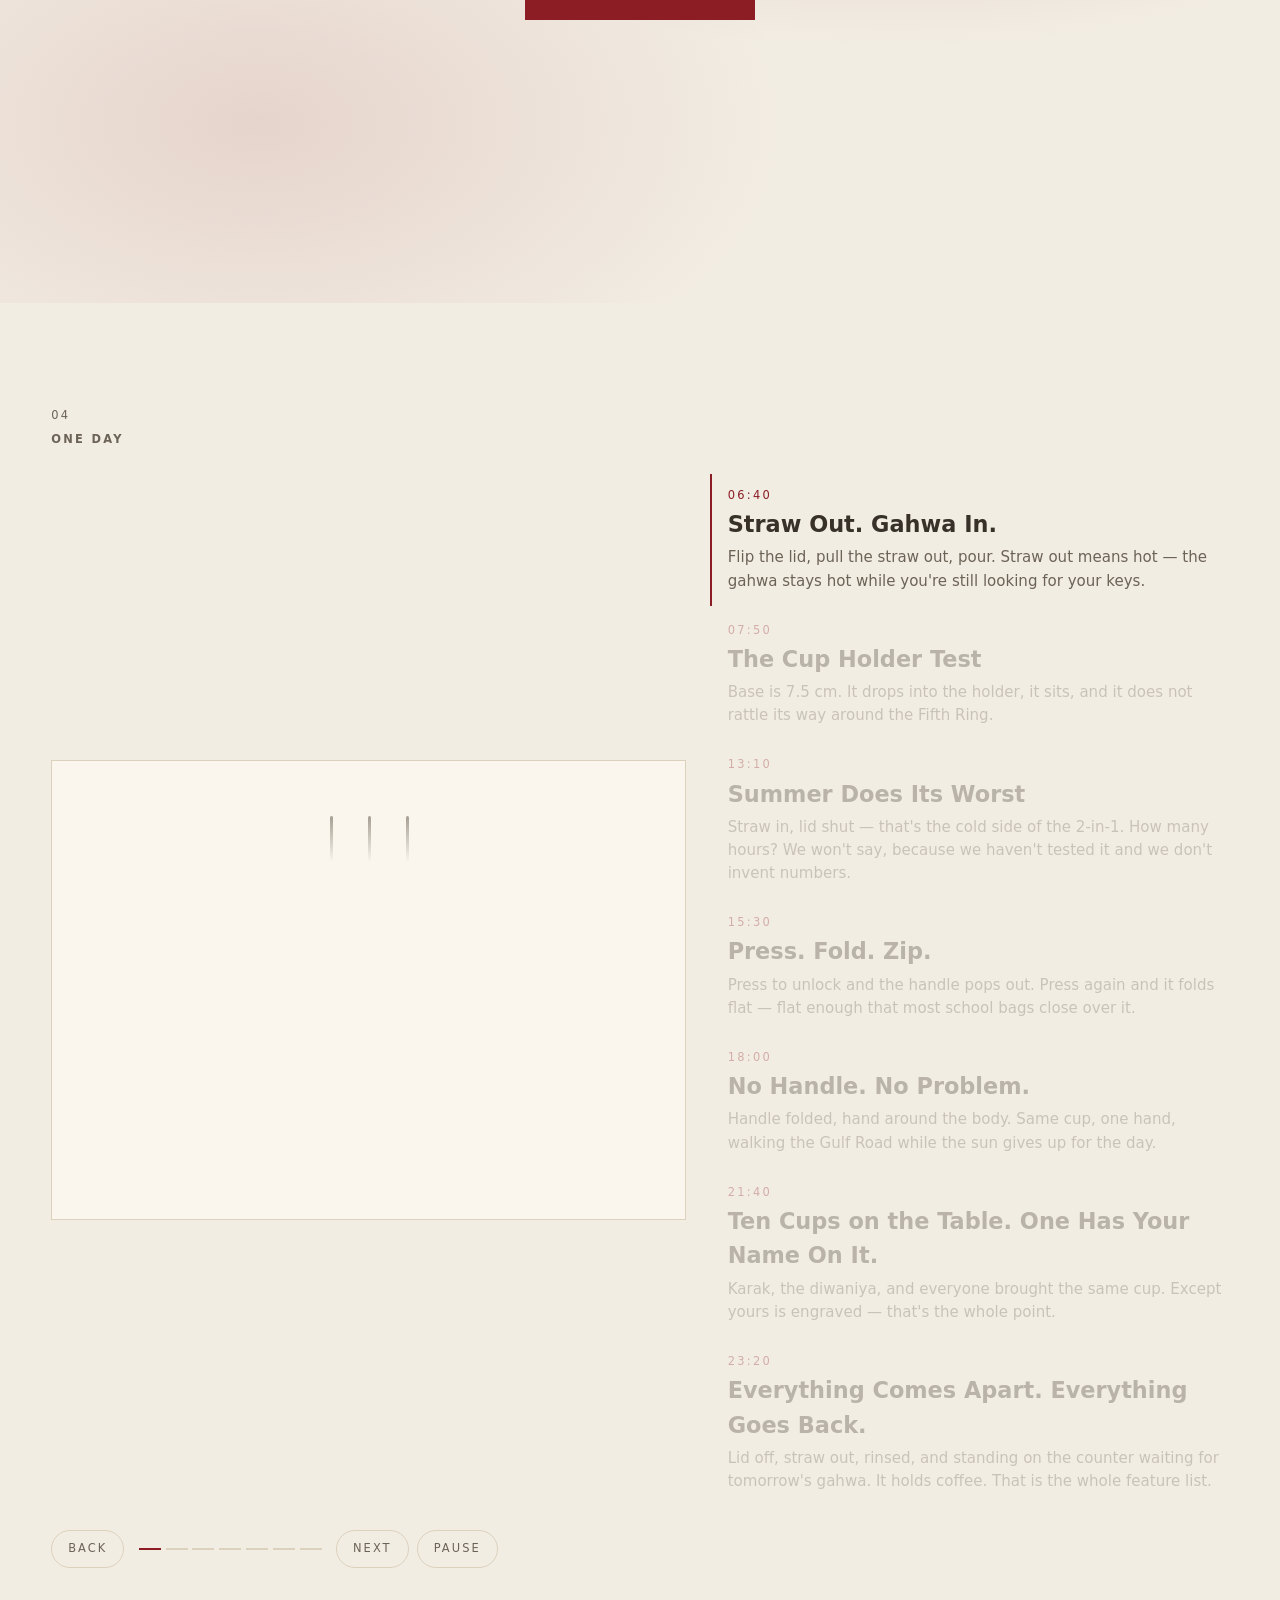
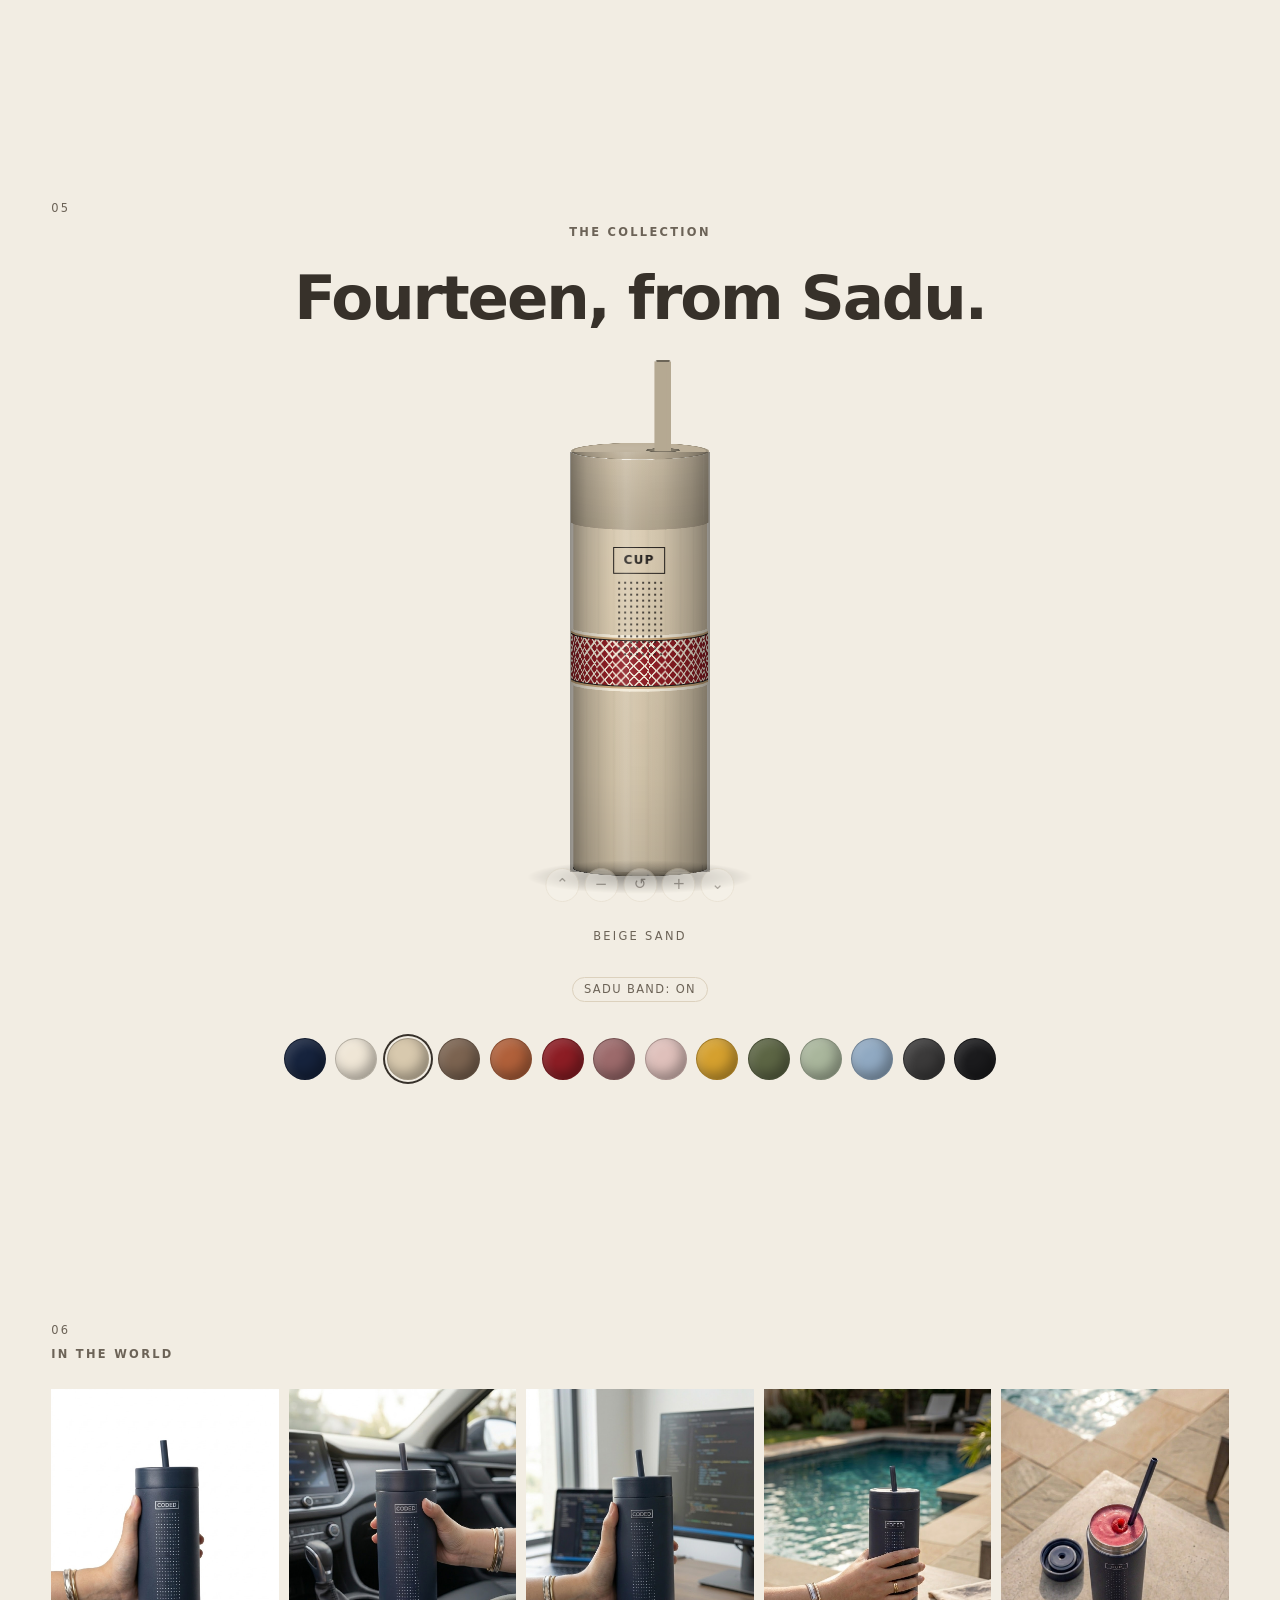
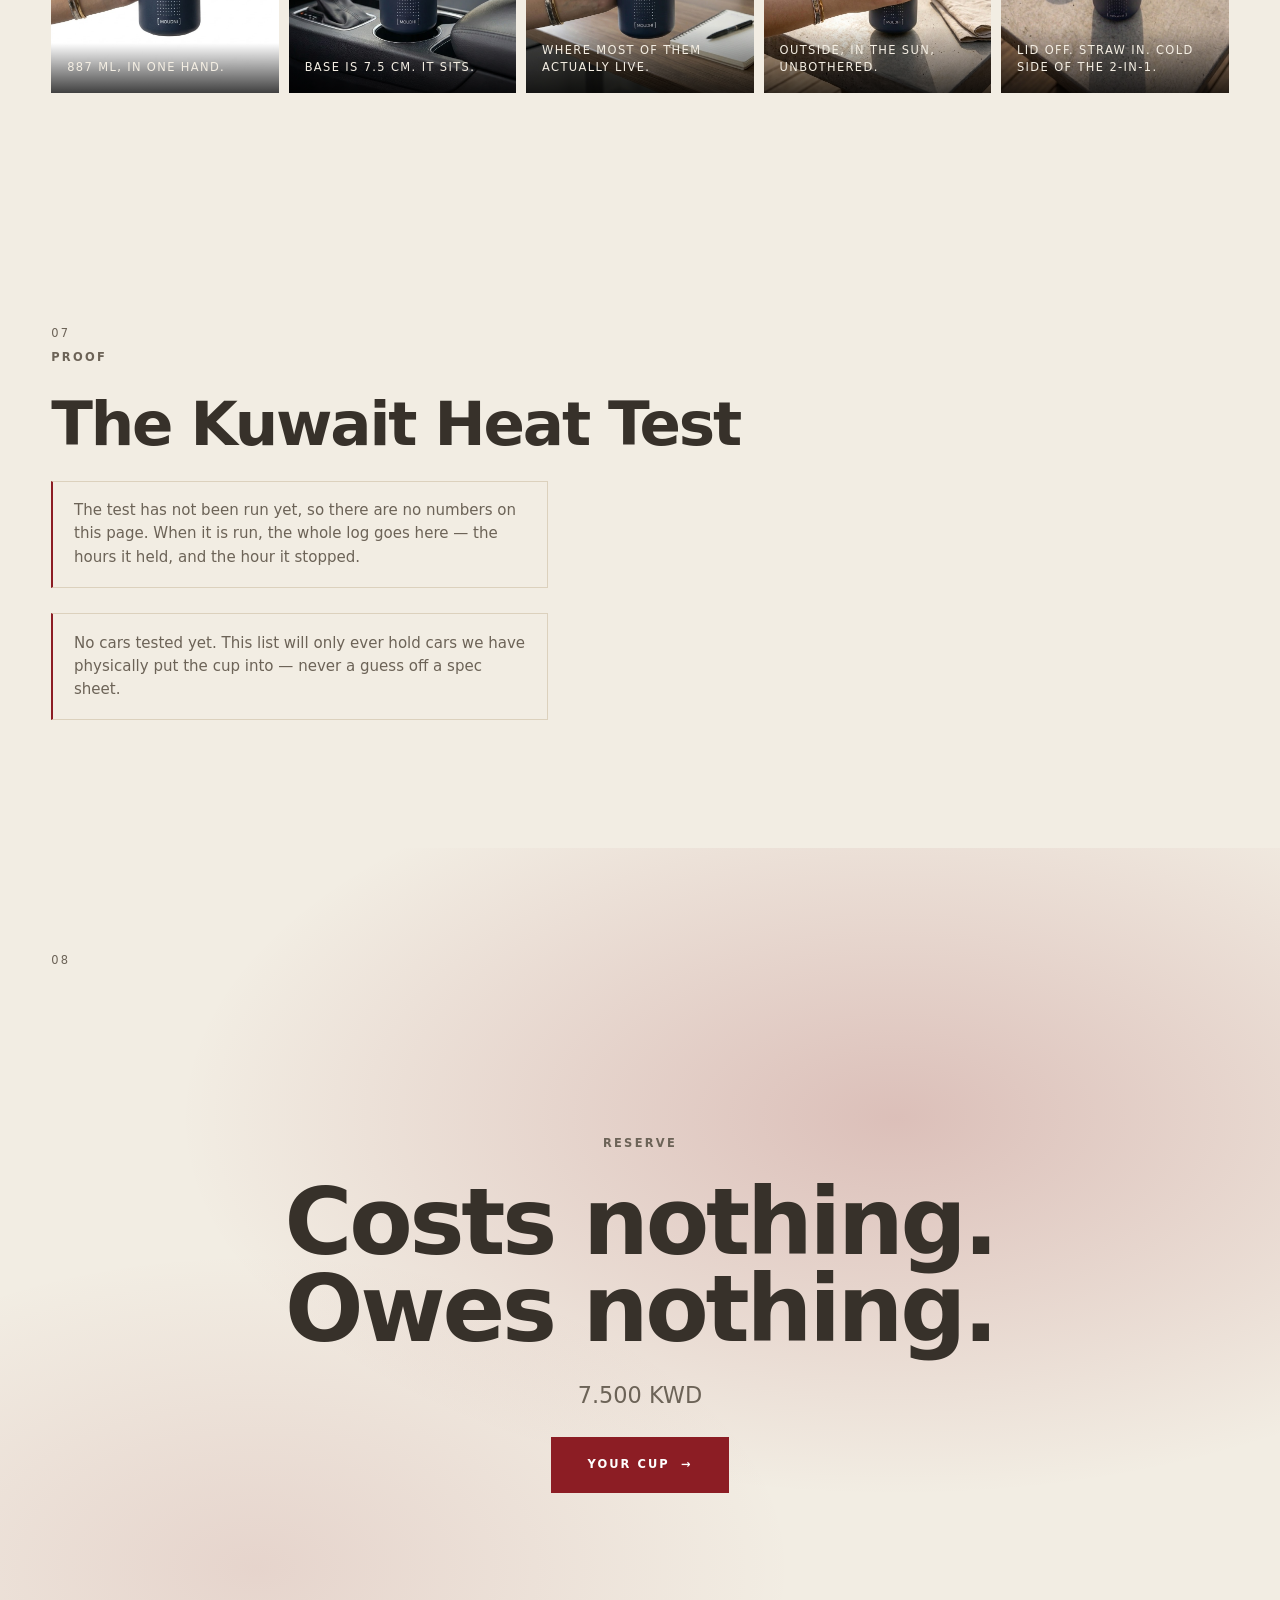
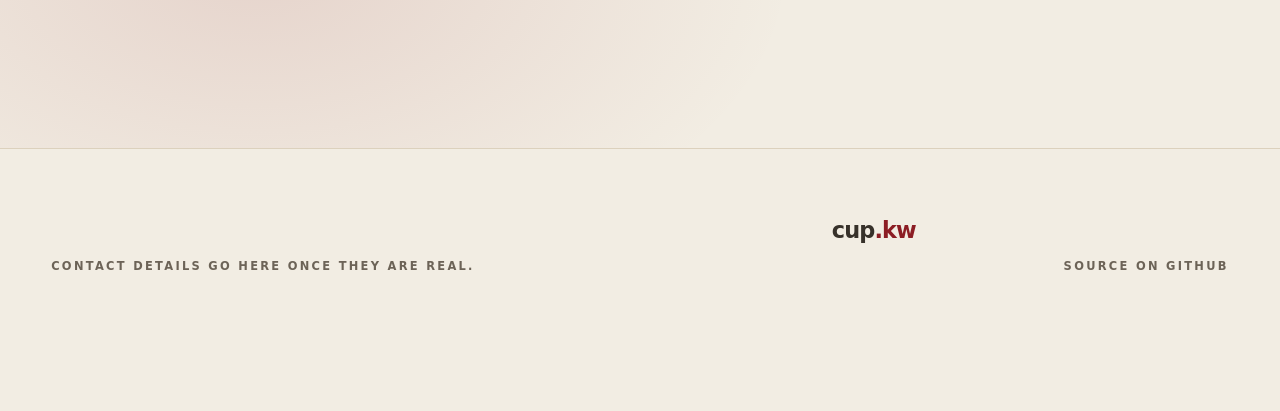
==== commit 0ea6b9c0: "engraving screen spacing, and a band toggle that is a chip again The Sadu toggle sits in a .field on" ====
--- a/index.html
+++ b/index.html
@@ -40,7 +40,7 @@
       <div>
         <div data-cup3d data-face="idle" data-height="560"
              aria-label="A three-dimensional model of the cup. Drag to turn it in any direction; buttons below zoom and tilt."></div>
-        <p class="micro" style="text-align:center;margin-block-start:.8rem" data-t="home.cup.hint"></p>
+        <p class="micro cuphint" data-t="home.cup.hint"></p>
       </div>
     </div>
   </section>
--- a/assets/css/experience.css
+++ b/assets/css/experience.css
@@ -754,6 +754,19 @@
 .chip--btn.is-on { background: var(--accent); border-color: var(--accent); color: var(--accent-fg); }
 .chip--btn:focus-visible { outline: 2px solid var(--accent); outline-offset: 2px; }
 
+/* The band toggle sits in a .field on the engraving page, and a grid item with
+   width auto stretches — which turned a chip into a full-width pill. Sizing it
+   to its content lets whatever contains it do the aligning: start inside the
+   form, centred under the cup on the home page. */
+[data-band-toggle] { inline-size: fit-content; margin-block-start: .35rem; }
+
+/* The turn-and-zoom hint belongs under the cup, not stretched across the whole
+   column with the page gutter for a margin. */
+.cuphint {
+  text-align: center; margin-block-start: .9rem;
+  max-inline-size: 34ch; margin-inline: auto;
+}
+
 .card__add {
   margin-block-start: .1rem; inline-size: 100%;
   border: 1px solid var(--line); background: none; color: var(--fg-dim);
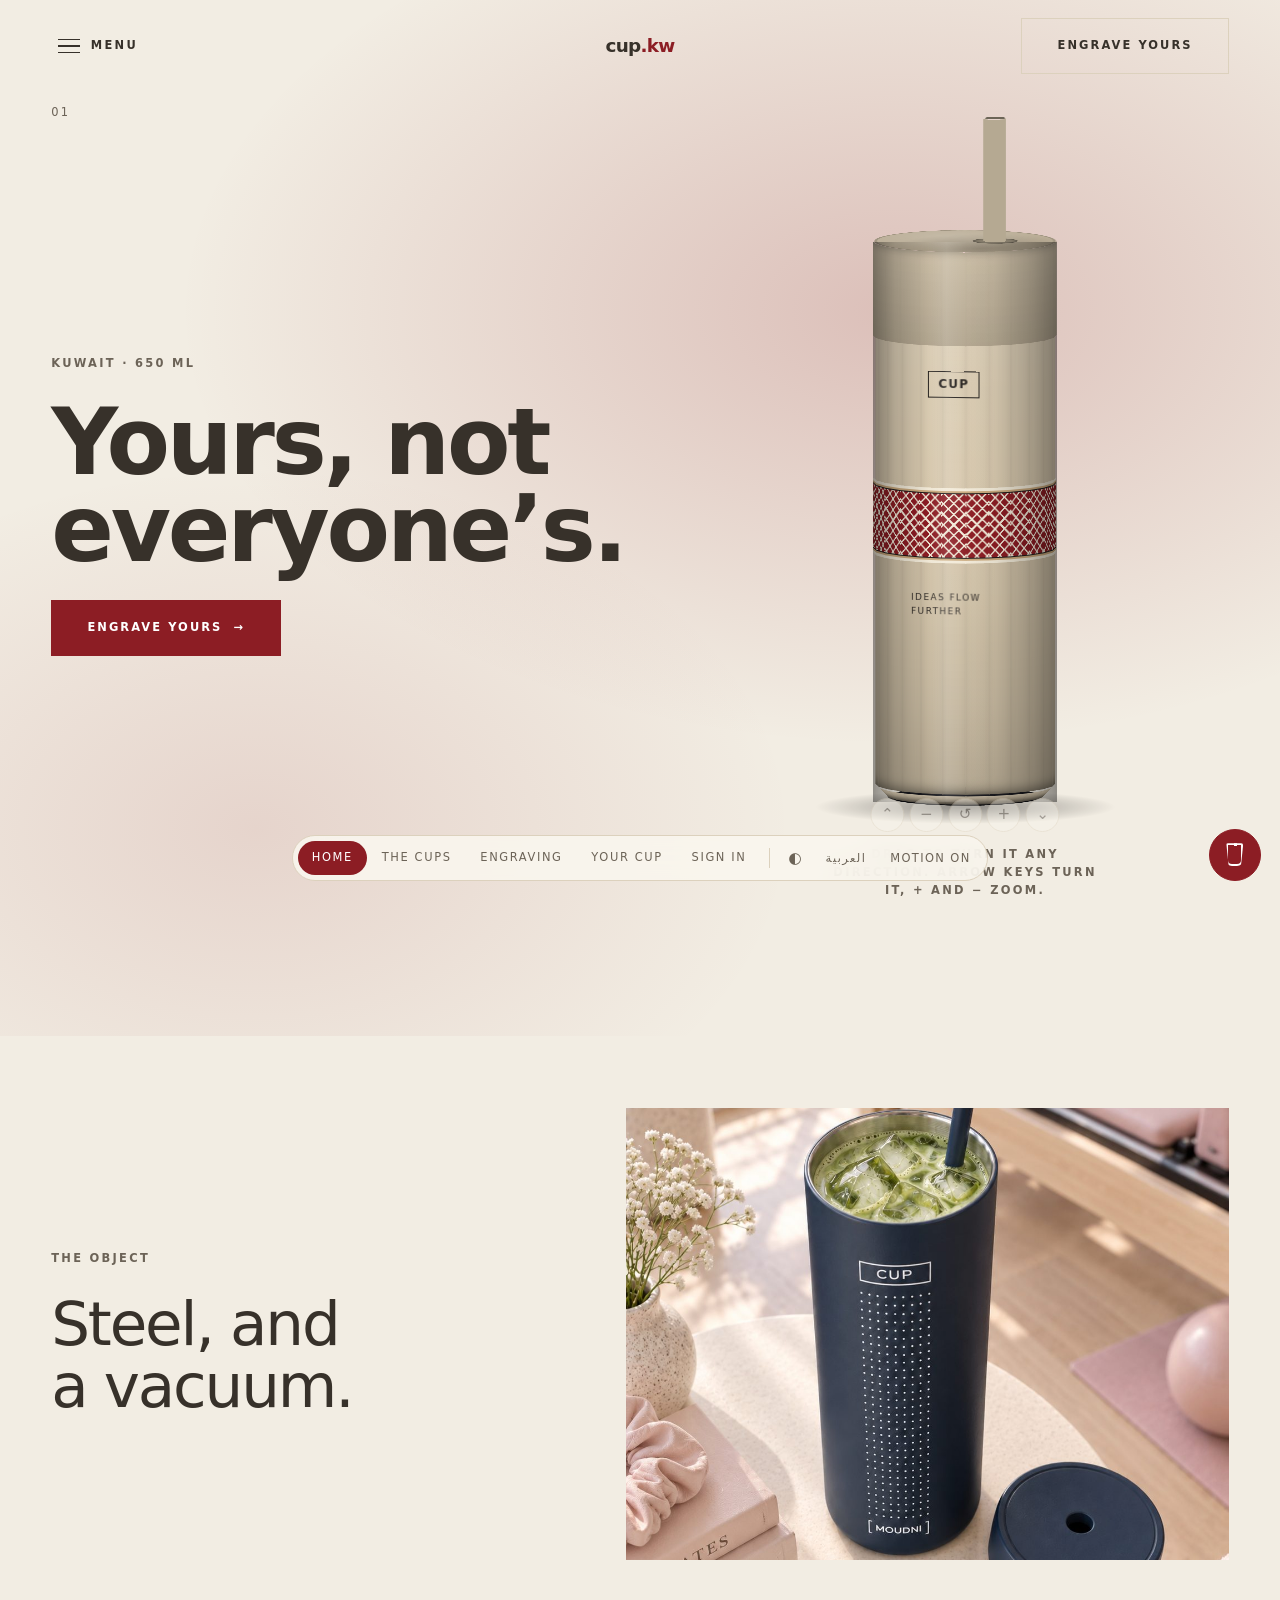
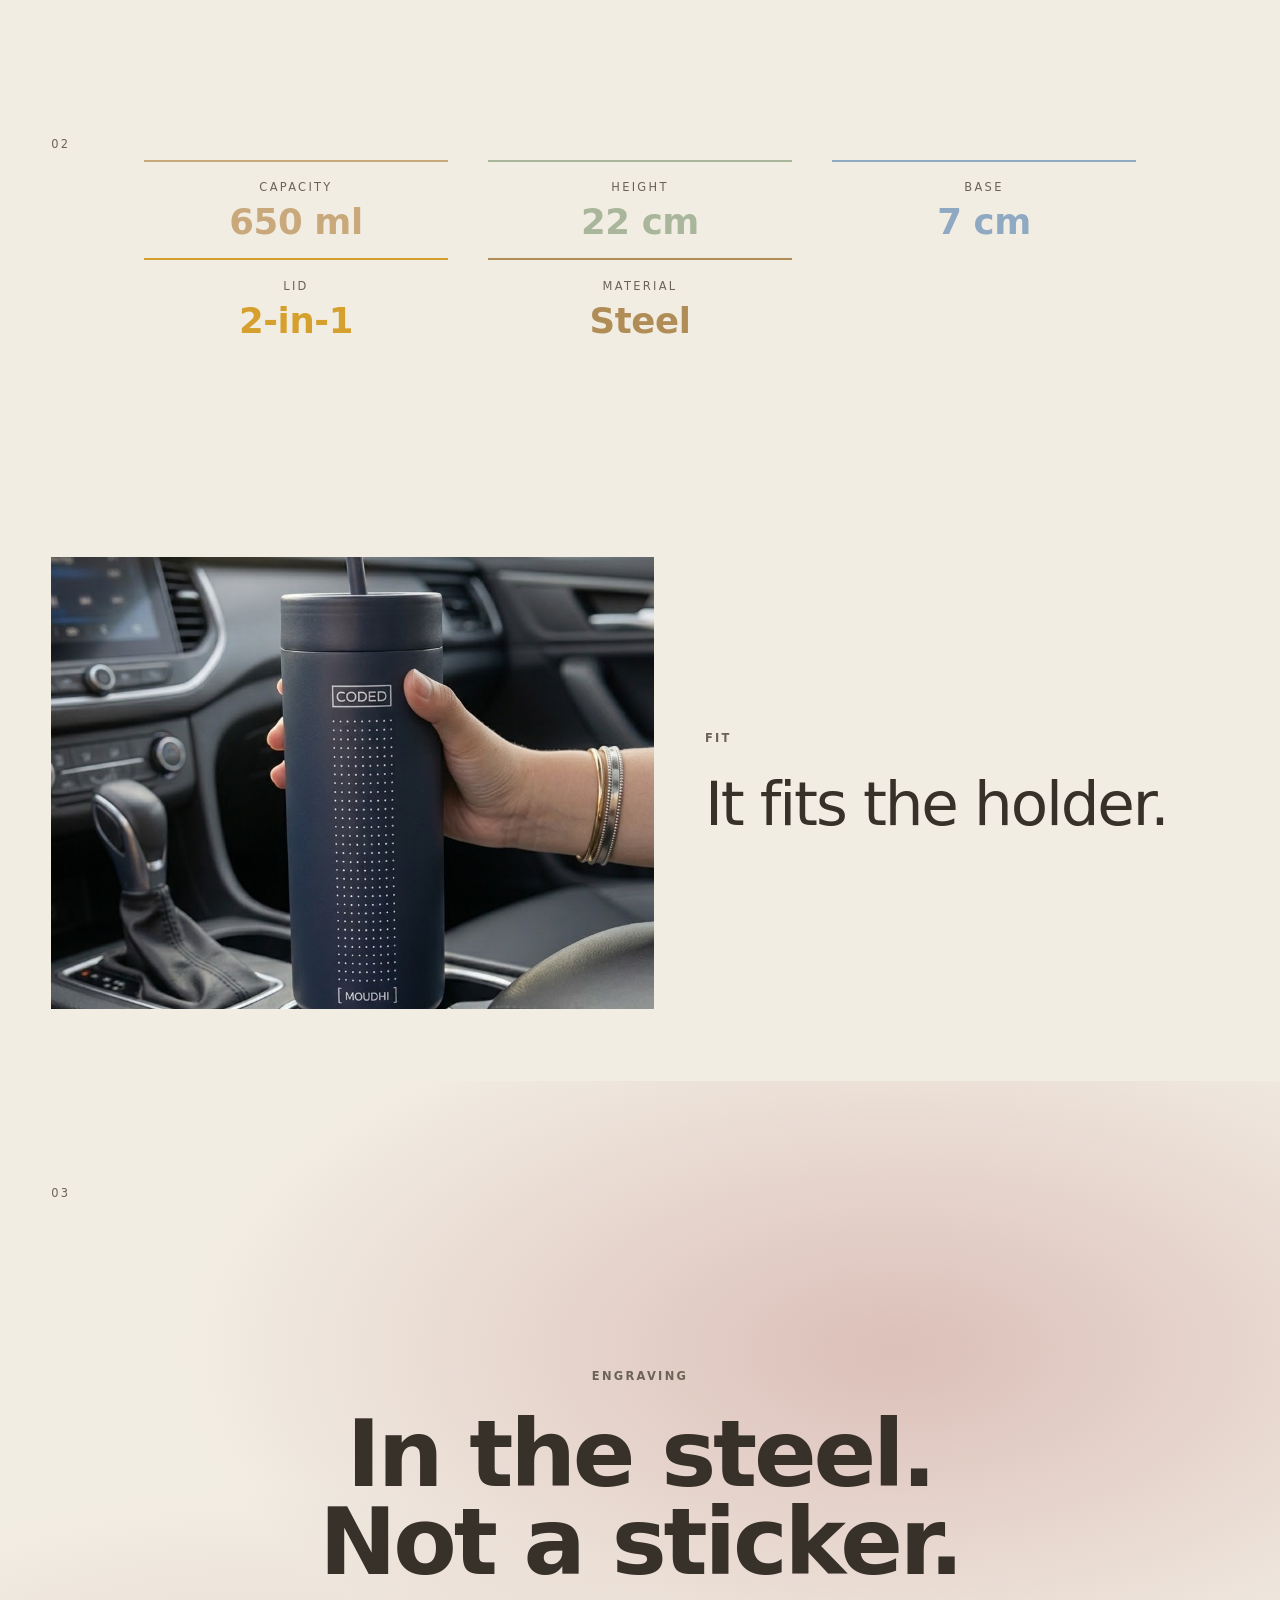
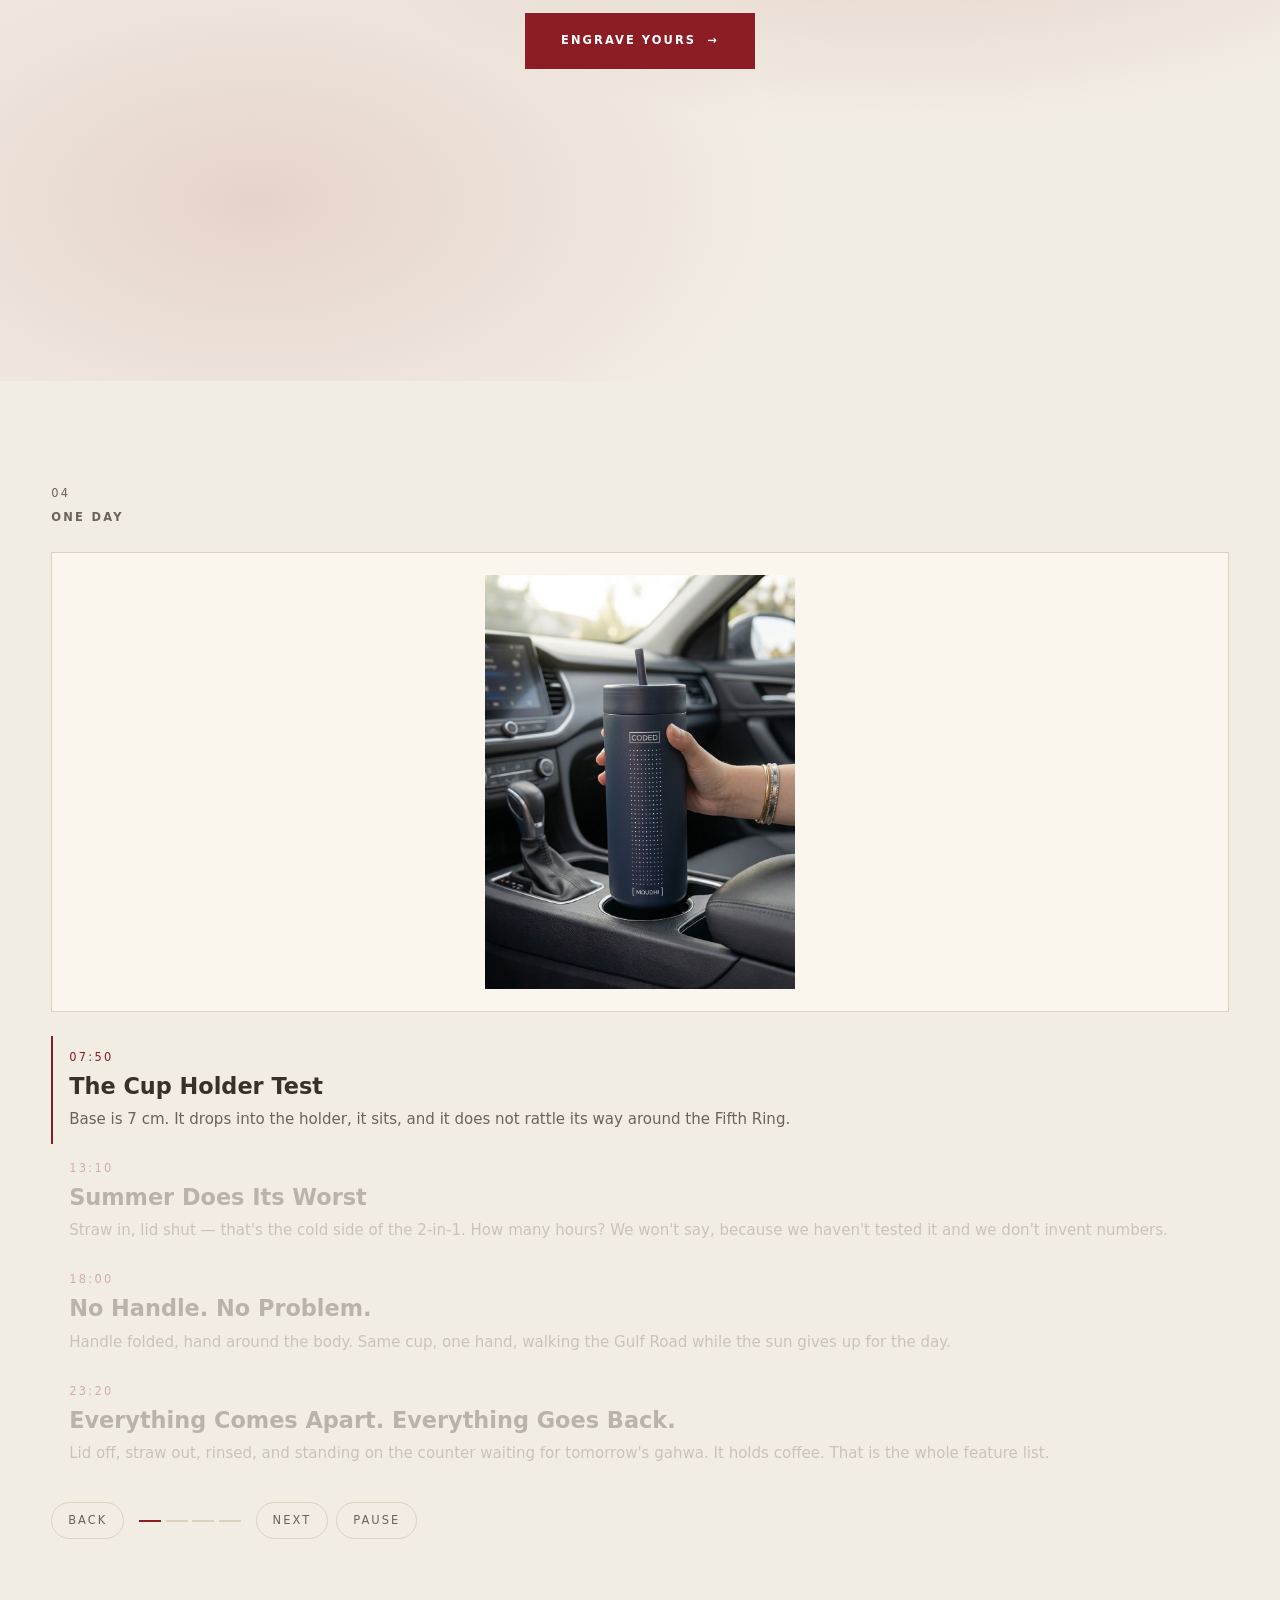
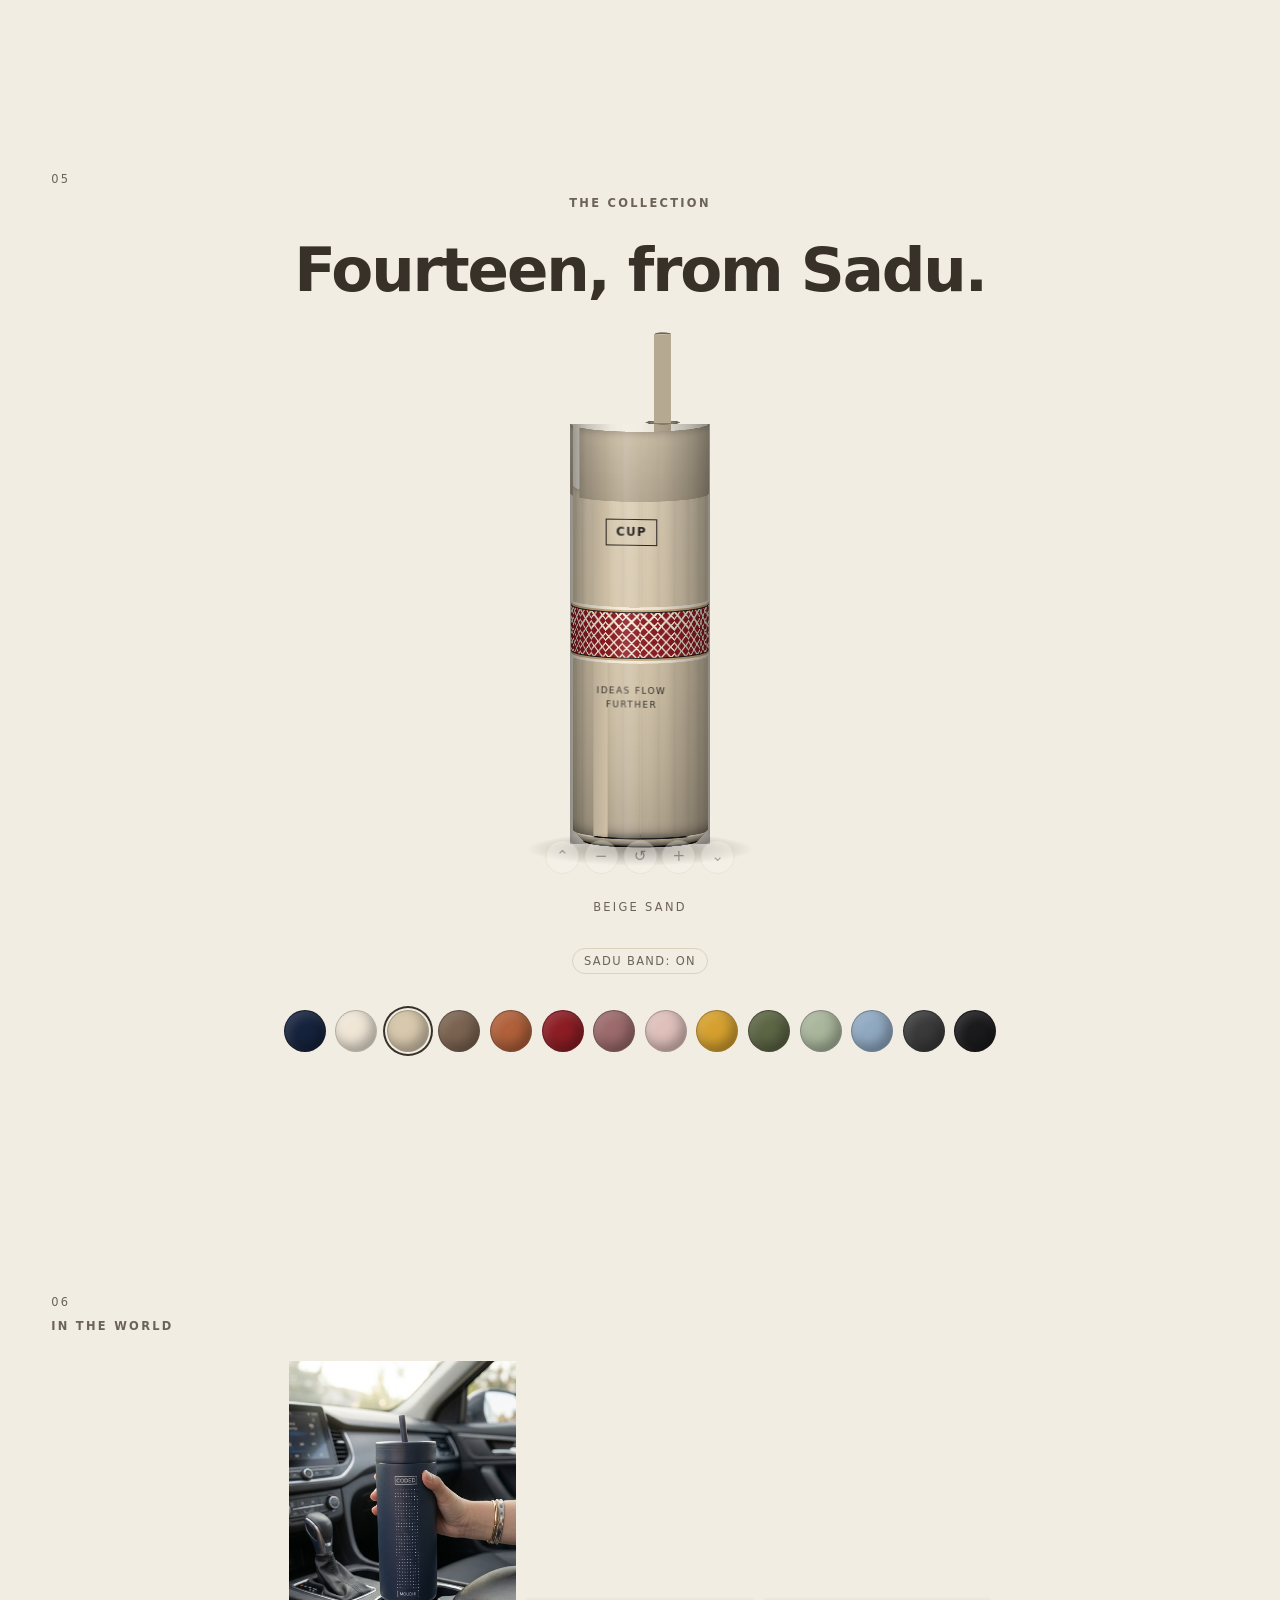
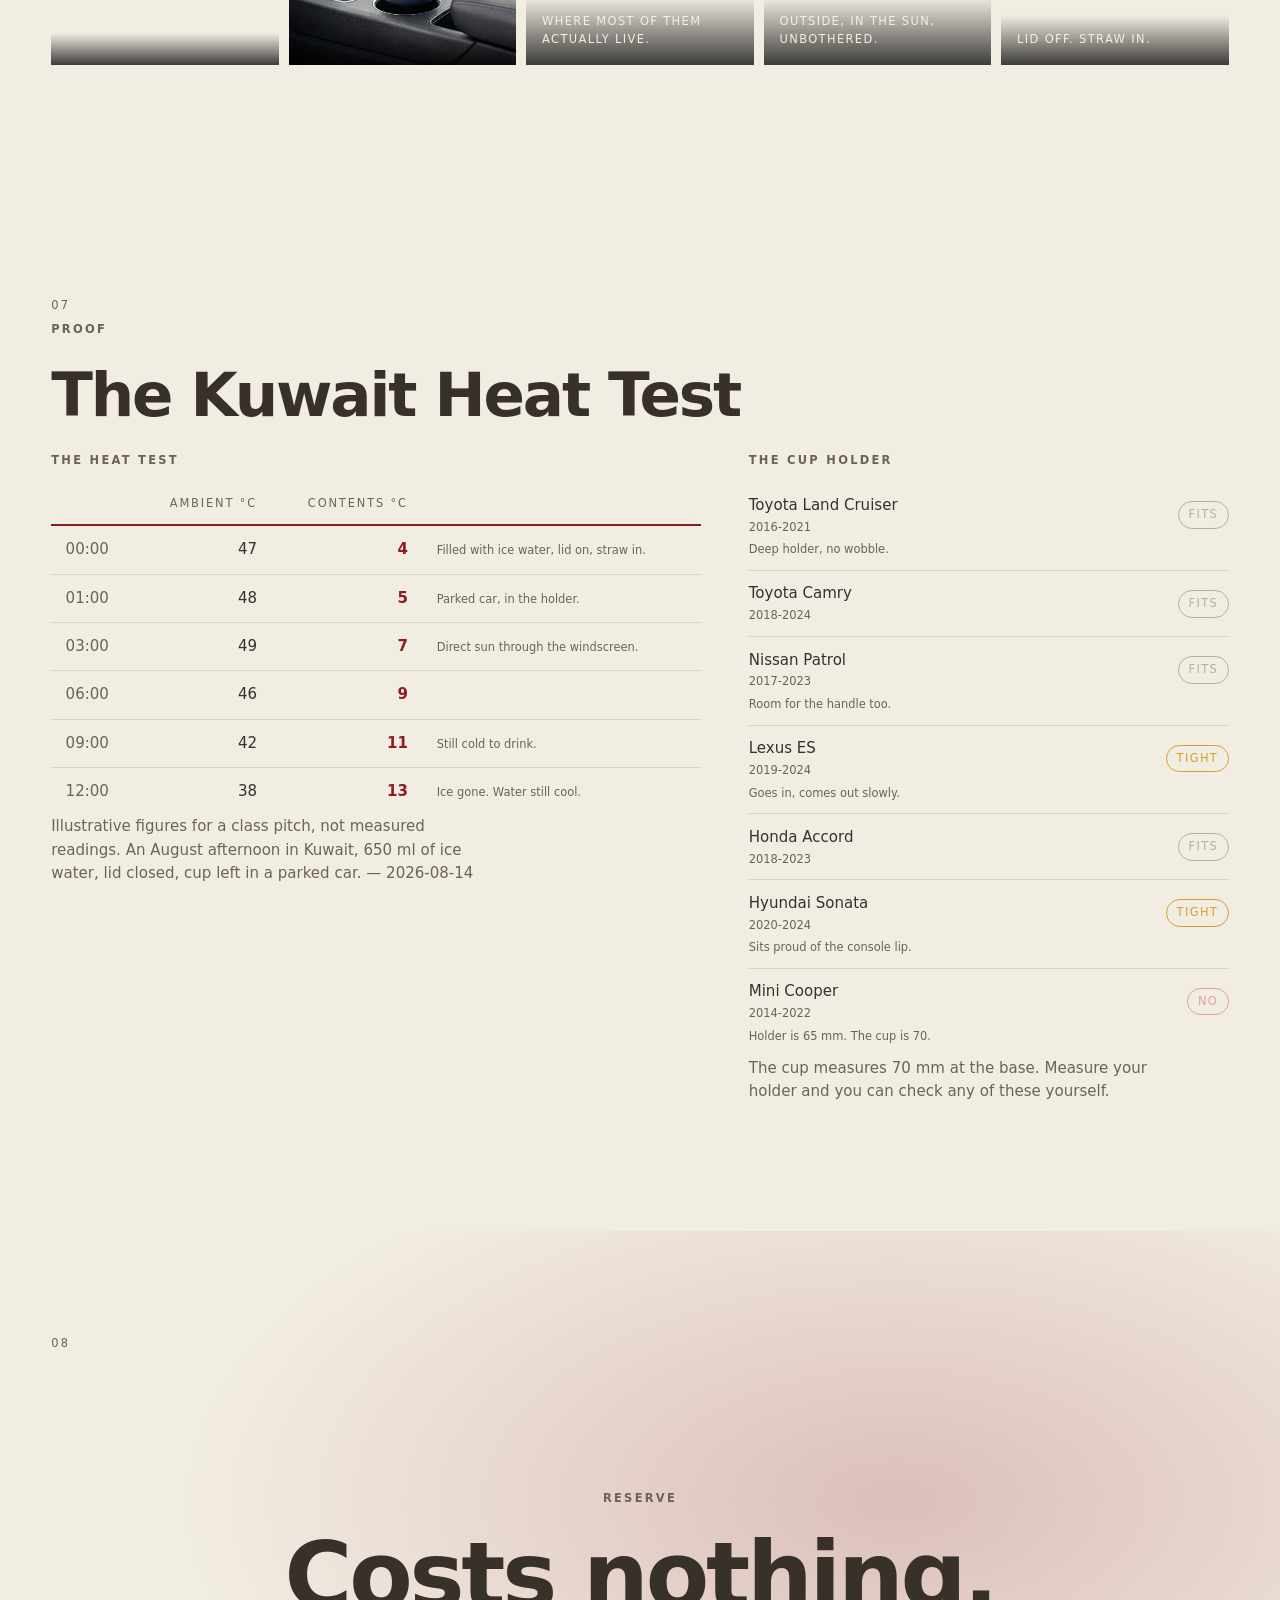
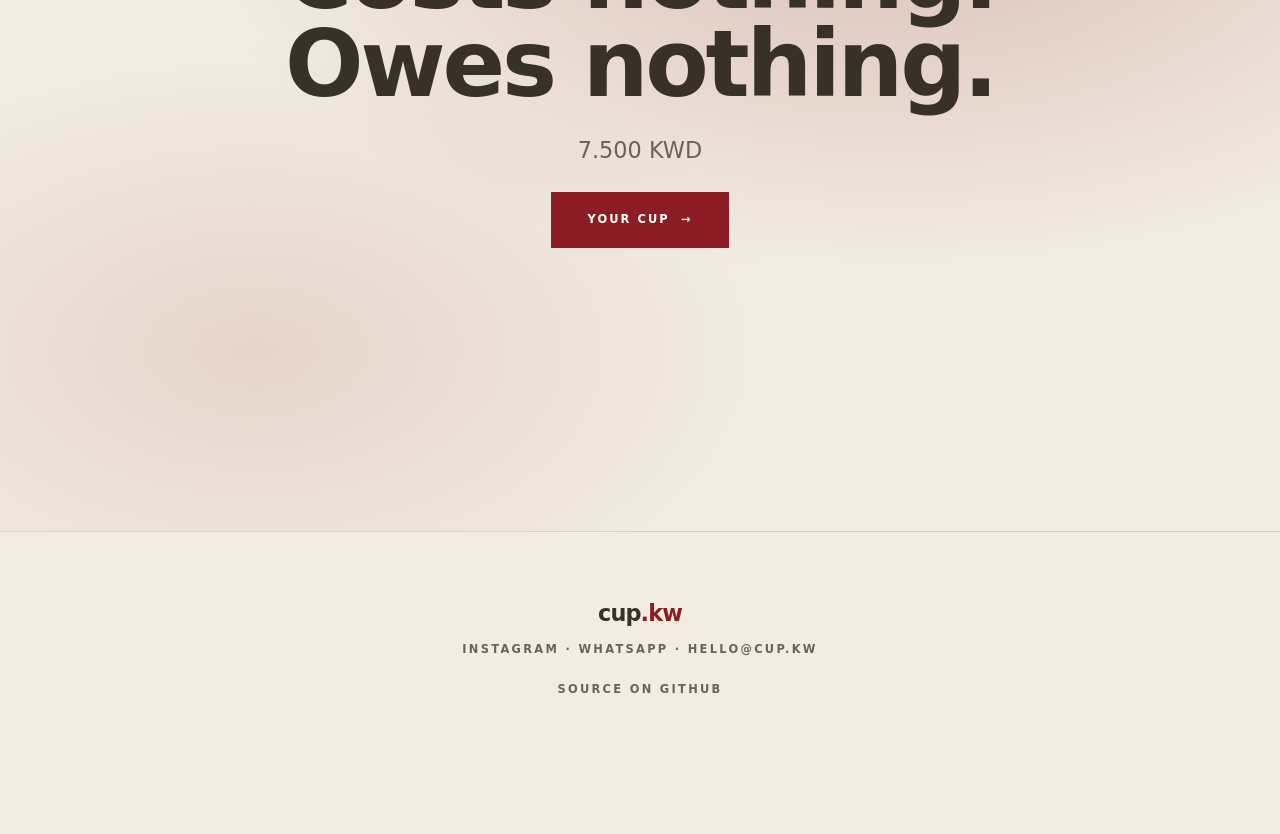
==== commit 4ac8ee51: "an invisible input was eating every click on the engraving screen The Sadu toggle was never broken. " ====
--- a/index.html
+++ b/index.html
@@ -125,8 +125,16 @@
     <div class="frame__in stack" data-rise>
       <p class="micro" data-t="f.proof.label">Proof</p>
       <h2 class="display display--2" data-t="home.proof.h">The Kuwait Heat Test</h2>
-      <div data-heattest></div>
-      <div data-fit></div>
+      <div class="proofgrid">
+        <div>
+          <p class="micro proofgrid__label" data-t="proof.heat.label">The heat test</p>
+          <div data-heattest></div>
+        </div>
+        <div>
+          <p class="micro proofgrid__label" data-t="proof.fit.label">The cup holder</p>
+          <div data-fit></div>
+        </div>
+      </div>
     </div>
   </section>
 
--- a/assets/css/cup.css
+++ b/assets/css/cup.css
@@ -182,8 +182,11 @@
 }
 .top.is-stuck { background: color-mix(in srgb, var(--bg) 86%, transparent); backdrop-filter: blur(14px); }
 
+/* Placement belongs to the header's three-column grid, not to the mark itself.
+   .stack is also a grid, so a bare grid-column: 2 on .mark put the footer's
+   wordmark into an implicit second column and pushed it off centre. */
+.top .mark { grid-column: 2; justify-self: center; }
 .mark {
-  grid-column: 2; justify-self: center;
   font-weight: 700; font-size: 1.15rem; letter-spacing: -.04em;
   text-decoration: none; color: var(--fg);
   direction: ltr; unicode-bidi: isolate;
@@ -219,7 +222,12 @@
   position: relative;
   min-block-size: 100svh;
   display: grid; align-content: center;
-  padding: 7rem var(--bleed) 5rem;
+  /* The bottom padding clears the dock. A full-height frame centres its content
+     in the viewport, so on a short screen the last thing in it — on the
+     engraving page, the save button — landed underneath the fixed bar and could
+     not be clicked at all. body's padding only protects the end of the
+     document, not content centred inside a 100svh frame. */
+  padding: 7rem var(--bleed) 8.5rem;
   overflow: hidden;
 }
 .frame--auto { min-block-size: 0; padding-block: clamp(4rem, 12vw, 8rem); }
@@ -262,15 +270,34 @@
   list-style: none; padding: 0; margin: 0;
   display: grid; gap: 0 2.5rem;
   grid-template-columns: repeat(auto-fit, minmax(16rem, 1fr));
-  max-inline-size: 62rem;
-}
+  max-inline-size: 62rem; margin-inline: auto;
+  text-align: center; justify-items: center;
+}
+/* Each fact gets its own rule colour. Six of them, cycled with nth-child, every
+   one measured against the navy ground: camel 6.99, brass 5.06, off-white
+   13.07, sage 7.35, slate 6.44, mustard 6.63. The Sadu maroon is not among them
+   on purpose — it is 1.73 here and would read as a dark smudge. */
 .facts li {
-  display: grid; gap: .35rem; align-content: start;
-  padding-block: .9rem; border-block-start: 1px solid var(--line);
-}
+  display: grid; gap: .4rem; align-content: start; justify-items: center;
+  padding-block: 1.1rem; border-block-start: 2px solid var(--rule, var(--line));
+  inline-size: 100%;
+}
+.facts li:nth-child(6n+1) { --rule: #C9A87C; }
+.facts li:nth-child(6n+2) { --rule: #A9B69C; }
+.facts li:nth-child(6n+3) { --rule: #90A9C2; }
+.facts li:nth-child(6n+4) { --rule: #D5A02E; }
+.facts li:nth-child(6n+5) { --rule: #B08D57; }
+.facts li:nth-child(6n+6) { --rule: #F2EAD8; }
 .facts dt, .facts .k { font-size: var(--micro); text-transform: uppercase; letter-spacing: .2em; color: var(--fg-dim); }
 html[lang="ar"] .facts .k { text-transform: none; letter-spacing: 0; }
-.facts .v { font-size: var(--lede); font-variant-numeric: tabular-nums; }
+/* The number is the point of the row, so it is set at display weight and takes
+   its row's colour rather than sitting in body text. */
+.facts .v {
+  font-size: clamp(1.5rem, 1.1rem + 1.4vw, 2.4rem);
+  font-weight: 600; line-height: 1.05; letter-spacing: -.01em;
+  color: var(--rule, var(--fg));
+  font-variant-numeric: tabular-nums;
+}
 
 /* ---- the honest empty state ----
    Kept, because it is the most important component on the site. Quieter now,
@@ -306,8 +333,13 @@
 /* ---- footer ---- */
 
 .foot { padding: 4rem var(--bleed) 3rem; border-block-start: 1px solid var(--line); }
-.foot__in { display: grid; gap: 2rem; inline-size: min(100%, 82rem); margin-inline: auto; }
-@media (min-width: 50rem) { .foot__in { grid-template-columns: 1fr auto; align-items: end; } }
+/* The mark closes the page, so it sits in the middle at every width rather than
+   being pushed into a corner by a two-column footer. */
+.foot__in {
+  display: grid; gap: 1.4rem; inline-size: min(100%, 82rem); margin-inline: auto;
+  justify-items: center; text-align: center;
+}
+.foot__in .stack { justify-items: center; }
 .foot a { color: var(--fg-dim); text-decoration: none; }
 .foot a:hover { color: var(--accent); }
 
--- a/assets/css/experience.css
+++ b/assets/css/experience.css
@@ -17,7 +17,20 @@
   display: grid; place-items: center;
   transition: clip-path 1s cubic-bezier(.7, 0, .2, 1), opacity .4s ease .6s;
   clip-path: inset(0 0 0 0);
-}
+  /* The curtain is theatre in front of a finished page, so it must not eat the
+     clicks meant for that page. It used to: for the ~2.2s it was up, the first
+     click anywhere landed on the curtain and was spent dismissing it. On the
+     home page nobody noticed, because everything worth clicking is below the
+     fold and the curtain is long gone by the time you scroll. On the engraving
+     screen the controls are in the first viewport, so the first click on them
+     did nothing at all and the control looked broken.
+
+     intro.js dismisses on a window-level pointerdown, which still fires with
+     pointer-events off here, so the curtain lifts AND the click reaches what it
+     was aimed at. Only the skip button needs to be hittable itself. */
+  pointer-events: none;
+}
+.intro__skip { pointer-events: auto; }
 .intro.is-out {
   /* The curtain lifts rather than fading — the page is already behind it. */
   clip-path: inset(0 0 100% 0);
@@ -129,16 +142,26 @@
 }
 .c3d__group { position: absolute; left: 0; inline-size: 0; block-size: 0; transform-style: preserve-3d; }
 
-/* Matte anodised steel: a soft vertical sheen over the body colour, no
-   specular highlight. A shiny cup would read as plastic. */
+/* Matte anodised steel: a soft vertical sheen over the body colour, no specular
+   highlight. A shiny cup would read as plastic, and the real thing is powder
+   matte — in the photographs the surface has no hot spot anywhere on it.
+
+   The tonal ramp only: a matte cylinder catches a broad soft band about a sixth
+   down and falls away steadily to the foot, so the light stops sit close
+   together at the top and spread out below. A fine vertical grain was tried
+   here for the anodised texture and had to come out — at a 3px repeat against
+   a ~17px panel it striped the whole cup. No blend modes and no filters either;
+   an earlier version put one in and locked the renderer up. */
 .c3d__panel {
   position: absolute; inset-block-start: 0; left: 0;
   background:
     linear-gradient(to bottom,
-      rgba(255,255,255,.07) 0%,
-      rgba(255,255,255,.02) 22%,
-      rgba(0,0,0,.05) 72%,
-      rgba(0,0,0,.12) 100%),
+      rgba(255,255,255,.11) 0%,
+      rgba(255,255,255,.06) 12%,
+      rgba(255,255,255,.02) 30%,
+      rgba(0,0,0,.03) 56%,
+      rgba(0,0,0,.09) 80%,
+      rgba(0,0,0,.17) 100%),
     var(--cup-body);
   backface-visibility: hidden;
 }
@@ -147,14 +170,22 @@
 .c3d__lid .c3d__panel { background: linear-gradient(to bottom, rgba(255,255,255,.06), rgba(0,0,0,.10)), color-mix(in srgb, var(--cup-body) 92%, #000); }
 .c3d__lidtop {
   background:
-    radial-gradient(ellipse at 40% 34%, rgba(255,255,255,.13), transparent 60%),
+    radial-gradient(ellipse at 38% 30%, rgba(255,255,255,.16), transparent 62%),
+    radial-gradient(ellipse at 62% 82%, rgba(0,0,0,.22), transparent 58%),
     color-mix(in srgb, var(--cup-body) 86%, #000);
-  box-shadow: inset 0 0 0 3px color-mix(in srgb, var(--cup-body) 74%, #000);
+  box-shadow:
+    inset 0 0 0 3px color-mix(in srgb, var(--cup-body) 74%, #000),
+    inset 0 2px 6px rgba(255,255,255,.06);
 }
 .c3d__hole { background: color-mix(in srgb, var(--cup-body) 62%, #000); box-shadow: inset 0 0 7px rgba(0,0,0,.6); }
 .c3d__straw .c3d__panel { background: color-mix(in srgb, var(--cup-body) 84%, #000); }
 .c3d__strawtop { background: color-mix(in srgb, var(--cup-body) 50%, #000); }
-.c3d__base { background: #16161A; box-shadow: inset 0 0 0 2px rgba(255,255,255,.05); }
+/* The base is the rubber foot in the photographs, not a shadow: near-black,
+   very slightly domed, with a rim catching a little light. */
+.c3d__base {
+  background: radial-gradient(circle at 50% 42%, #24242A, #131317 72%);
+  box-shadow: inset 0 0 0 2px rgba(255,255,255,.06), inset 0 -3px 7px rgba(0,0,0,.55);
+}
 
 /* The Sadu band, built to the palette in the reference: maroon ground, off-white
    motif, camel bridging, black as hairline only.
@@ -164,18 +195,39 @@
    off-white first, then camel, and the black hairline sits on the light ground
    where it reads as a line rather than disappearing. Inset shadows paint first
    one on top, so they are listed outermost first. */
-/* Rounded edges. The body is a ring of flat panels, so the curve at the foot is
-   made two ways at once: a small radius on each panel's bottom corners, and a
-   dark inset along the same edge. The radius alone scallops at this panel width
-   and the shadow alone reads flat; together they pass for a fillet. */
+/* Rounded edges, top and bottom. The body is a ring of flat panels, so a curve
+   is real geometry, not a corner radius.
+
+   A radius on each panel was the first attempt and it scalloped: at roughly
+   17px per panel a 6px corner turns the rim into a row of notches. So the curve
+   is a short chamfer ring at the foot, built in cup3d.js, and these shadows only
+   deepen where it turns under. */
 .c3d__body .c3d__panel {
-  border-end-start-radius: 3px; border-end-end-radius: 3px;
-  box-shadow: inset 0 -7px 9px -7px rgba(0,0,0,.6);
-}
-
-/* Hidden by default and revealed by the class, exactly like the handle. */
-.c3d__band { opacity: 0; transition: opacity calc(.25s * var(--motion)) ease; }
-.c3d.has-band .c3d__band { opacity: 1; }
+  box-shadow:
+    inset 0 -11px 13px -9px rgba(0,0,0,.5),
+    inset 0 6px 8px -7px rgba(0,0,0,.28);
+}
+.c3d__lid .c3d__panel { box-shadow: inset 0 8px 10px -8px rgba(0,0,0,.3); }
+
+/* The chamfer at the foot: the last centimetre of body, drawn as its own ring
+   pulled in to 86% so the silhouette curves into the base instead of stopping
+   on a hard right angle. */
+.c3d__foot .c3d__panel {
+  box-shadow: inset 0 -8px 10px -6px rgba(0,0,0,.6);
+}
+
+/* Hidden by default and revealed by the class.
+
+   display, not opacity. The band is a ring of panels inside a preserve-3d
+   subtree, and opacity on such an element is where engines disagree — it forces
+   flattening, and whether the group is actually painted at 0 varies. Chrome
+   removed the class and still reported the band at opacity 1. display: none
+   takes the element out entirely and means the same thing everywhere. The cost
+   is the quarter-second fade, which is worth losing to have the control work. */
+.c3d__band { display: none; }
+.c3d.has-band .c3d__band { display: block; }
+
+
 
 .c3d__band .c3d__panel {
   background-color: #8C1D24;
@@ -232,6 +284,13 @@
 .c3d[data-face] .c3d__face { opacity: 1; }
 /* A face and a technical texture on the same panel compete. The face wins. */
 .c3d[data-face] .c3d__blueprint { opacity: 0; }
+
+/* The face and the band do not share the cup: a band on means this is the
+   Limited Edition, which is a product shot rather than a character. Written
+   with both classes so it out-specifies .c3d[data-face] .c3d__face above, which
+   is the same weight and would otherwise win on order alone. */
+.c3d.has-band[data-face] .c3d__face { opacity: 0; }
+.c3d.has-band .c3d__blueprint { opacity: 0; }
 
 .c3d__eye {
   inline-size: 16px; block-size: 18px; border-radius: 50%;
@@ -359,7 +418,16 @@
 html[lang="ar"] .swatchname { text-transform: none; letter-spacing: 0; }
 
 .scripttoggle { display: flex; gap: 0; border: 1px solid var(--line); inline-size: fit-content; }
-.scripttoggle .swatch input { position: absolute; opacity: 0; inline-size: 100%; block-size: 100%; margin: 0; cursor: pointer; }
+/* position: relative is load-bearing, not tidiness. The input below is absolute
+   at 100% x 100%, and without a positioned parent it sizes against the page
+   instead of its label: it measured 1440x892 on a 1440-wide screen, an
+   invisible sheet over the whole engraving screen. Being positioned, it won the
+   hit test against every plain element under it, so clicking the Sadu toggle —
+   or anywhere else that was not itself positioned — selected a script radio
+   instead of doing what it looked like it would do. .palette .swatch has always
+   had this; .scripttoggle .swatch was missing it. */
+.scripttoggle .swatch { position: relative; }
+.scripttoggle .swatch input { position: absolute; inset: 0; opacity: 0; inline-size: 100%; block-size: 100%; margin: 0; cursor: pointer; }
 .scripttoggle .swatch span {
   display: block; padding: .8rem 1.6rem; cursor: pointer;
   font-size: var(--micro); text-transform: uppercase; letter-spacing: .18em; font-weight: 600;
@@ -434,8 +502,11 @@
    THE SHOW
    ========================================================================= */
 
+/* Stage over script, at every width. Side by side put the photograph in half the
+   page and the day's text in the other half, which made both small; stacked, the
+   picture gets the full column and the writing sits under it where it reads as a
+   caption to what you are looking at. */
 .show { display: grid; gap: 1.5rem; }
-@media (min-width: 60rem) { .show { grid-template-columns: 1.1fr .9fr; align-items: center; } .show__controls { grid-column: 1 / -1; } }
 
 .show__stage {
   position: relative; display: grid; place-items: center;
@@ -446,8 +517,52 @@
 .show__cup[hidden] { display: none; }
 /* contain, not cover: the stage is smaller than every photograph in it, so
    fitting the whole frame in costs no resolution and crops nothing. */
-.show__photo { position: absolute; inset: 0; z-index: 2; inline-size: 100%; block-size: 100%; object-fit: contain; }
-.show__photo[hidden] { display: none; }
+/* The track. Every scene sits on the stage at once and you scroll between them,
+   so the day is something you can move through by hand and not only watch. The
+   browser owns the easing, which is smoother than anything scripted here and
+   free when motion is switched off. */
+.show__track {
+  position: absolute; inset: 0; z-index: 2;
+  display: flex; overflow-x: auto; overflow-y: hidden;
+  scroll-snap-type: x mandatory;
+  overscroll-behavior-inline: contain;
+  scrollbar-width: none;
+}
+.show__track::-webkit-scrollbar { display: none; }
+.show__track:focus-visible { outline: 2px solid var(--accent); outline-offset: -2px; }
+:root:not([data-motion="off"]) .show__track { scroll-behavior: smooth; }
+
+.show__slide {
+  position: relative;
+  flex: 0 0 100%; scroll-snap-align: center;
+  min-inline-size: 0;
+}
+/* The whole photograph, letterboxed into the slide.
+
+   max-block-size: 100% was the obvious way to write this and it did nothing:
+   the slide takes its height from an ancestor's min-block-size, which leaves the
+   percentage indefinite, so the image rendered at its natural 896x1195 and the
+   stage simply clipped it. Insetting it did not help either — a replaced element
+   with intrinsic size does not stretch to its insets the way a div does. An
+   explicit 100% x 100% against the definite containing block does, and with
+   border-box sizing the padding sits inside it, so object-fit letterboxes into
+   the padded area. The stage is never taller than 460px and no photograph here
+   is under 1195px, so contain is always a reduction. */
+.show__slide img {
+  position: absolute; inset: 0;
+  inline-size: 100%; block-size: 100%;
+  padding: clamp(.6rem, 2vw, 1.4rem);
+  object-fit: contain; display: block;
+}
+/* The move between scenes: the one you are on comes up to full size and full
+   strength, the ones either side sit back. With the snap scrolling this reads
+   as the day stepping forward rather than images being swapped. */
+.show__slide img {
+  opacity: .3; transform: scale(.93);
+  transition: opacity calc(.45s * var(--motion)) ease,
+              transform calc(.45s * var(--motion)) cubic-bezier(.2, .7, .2, 1);
+}
+.show__slide.is-on img { opacity: 1; transform: none; }
 
 .show__props { position: absolute; inset: 0; z-index: 1; pointer-events: none; }
 .show__props i { position: absolute; display: block; opacity: 0; transition: opacity calc(.5s * var(--motion)) ease; }
@@ -798,3 +913,71 @@
   .tray { inset-block-end: calc(4.5rem + .6rem); }
   .tray__in { inline-size: 100%; justify-content: space-between; }
 }
+
+/* ---- the proof table ----
+   The heat test renders a real <table> and nothing was styling it, so it came
+   out as raw browser default: cramped, unaligned, and with the numbers in a
+   proportional face. Numbers are the point of this table, so they are tabular,
+   right-aligned and given the room to be compared down the column. */
+.tablewrap { inline-size: 100%; overflow-x: auto; }
+.tablewrap table {
+  inline-size: 100%; border-collapse: collapse;
+  font-size: var(--small); min-inline-size: 34rem;
+}
+.tablewrap th, .tablewrap td {
+  padding: .75rem .9rem; text-align: start;
+  border-block-end: 1px solid var(--line); vertical-align: baseline;
+}
+.tablewrap th {
+  font-size: var(--micro); text-transform: uppercase; letter-spacing: .16em;
+  color: var(--fg-dim); font-weight: 500; white-space: nowrap;
+  border-block-end: 2px solid var(--accent);
+}
+html[lang="ar"] .tablewrap th { text-transform: none; letter-spacing: 0; }
+.tablewrap td.num, .tablewrap th.num {
+  text-align: end; font-variant-numeric: tabular-nums;
+  font-feature-settings: "tnum"; white-space: nowrap;
+}
+/* The contents column is the one being proved, so it carries the weight. */
+.tablewrap tr td:nth-child(3) { color: var(--accent); font-weight: 600; }
+.tablewrap tr:last-child td { border-block-end: 0; }
+.tablewrap tr td:first-child { color: var(--fg-dim); font-variant-numeric: tabular-nums; }
+.tablewrap tr td:last-child { color: var(--fg-dim); font-size: var(--micro); }
+
+/* The two halves of the proof sit side by side on a wide screen: the readings
+   on one side, the cars on the other, so the section reads as one piece of
+   evidence rather than two stacked lists. */
+.proofgrid { display: grid; gap: clamp(1.6rem, 4vw, 3rem); inline-size: 100%; }
+@media (min-width: 62rem) { .proofgrid { grid-template-columns: 1.15fr .85fr; align-items: start; } }
+.proofgrid__label { color: var(--fg-dim); margin-block-end: .8rem; }
+
+/* One car per row, laid out rather than written as a sentence: the name at
+   reading size, the years small and dim beside it, the verdict as a tag at the
+   end carrying the colour, and the caveat under all three. The verdict is what
+   the eye is scanning for, so it is the only part with a fill. */
+.claims { list-style: none; padding: 0; margin: 0; display: grid; gap: 0; }
+.claims li {
+  display: grid; align-items: baseline; gap: .1rem .6rem;
+  grid-template-columns: 1fr auto;
+  padding-block: .7rem; border-block-end: 1px solid var(--line);
+}
+.claims li:last-child { border-block-end: 0; }
+.claims__car { font-size: var(--small); font-weight: 500; }
+.claims__years {
+  grid-column: 1; grid-row: 2;
+  font-size: var(--micro); color: var(--fg-dim); font-variant-numeric: tabular-nums;
+}
+.claims__verdict {
+  grid-column: 2; grid-row: 1 / span 2; align-self: center;
+  font-size: var(--micro); text-transform: uppercase; letter-spacing: .12em;
+  padding: .25rem .6rem; border-radius: 999px; white-space: nowrap;
+  border: 1px solid currentColor;
+}
+html[lang="ar"] .claims__verdict { text-transform: none; letter-spacing: 0; }
+.claims__verdict[data-v="fits"]  { color: #A9B69C; }
+.claims__verdict[data-v="tight"] { color: #D5A02E; }
+.claims__verdict[data-v="no"]    { color: #E0A0A4; }
+.claims__note {
+  grid-column: 1 / -1; grid-row: 3;
+  font-size: var(--micro); color: var(--fg-dim); margin-block-start: .2rem;
+}
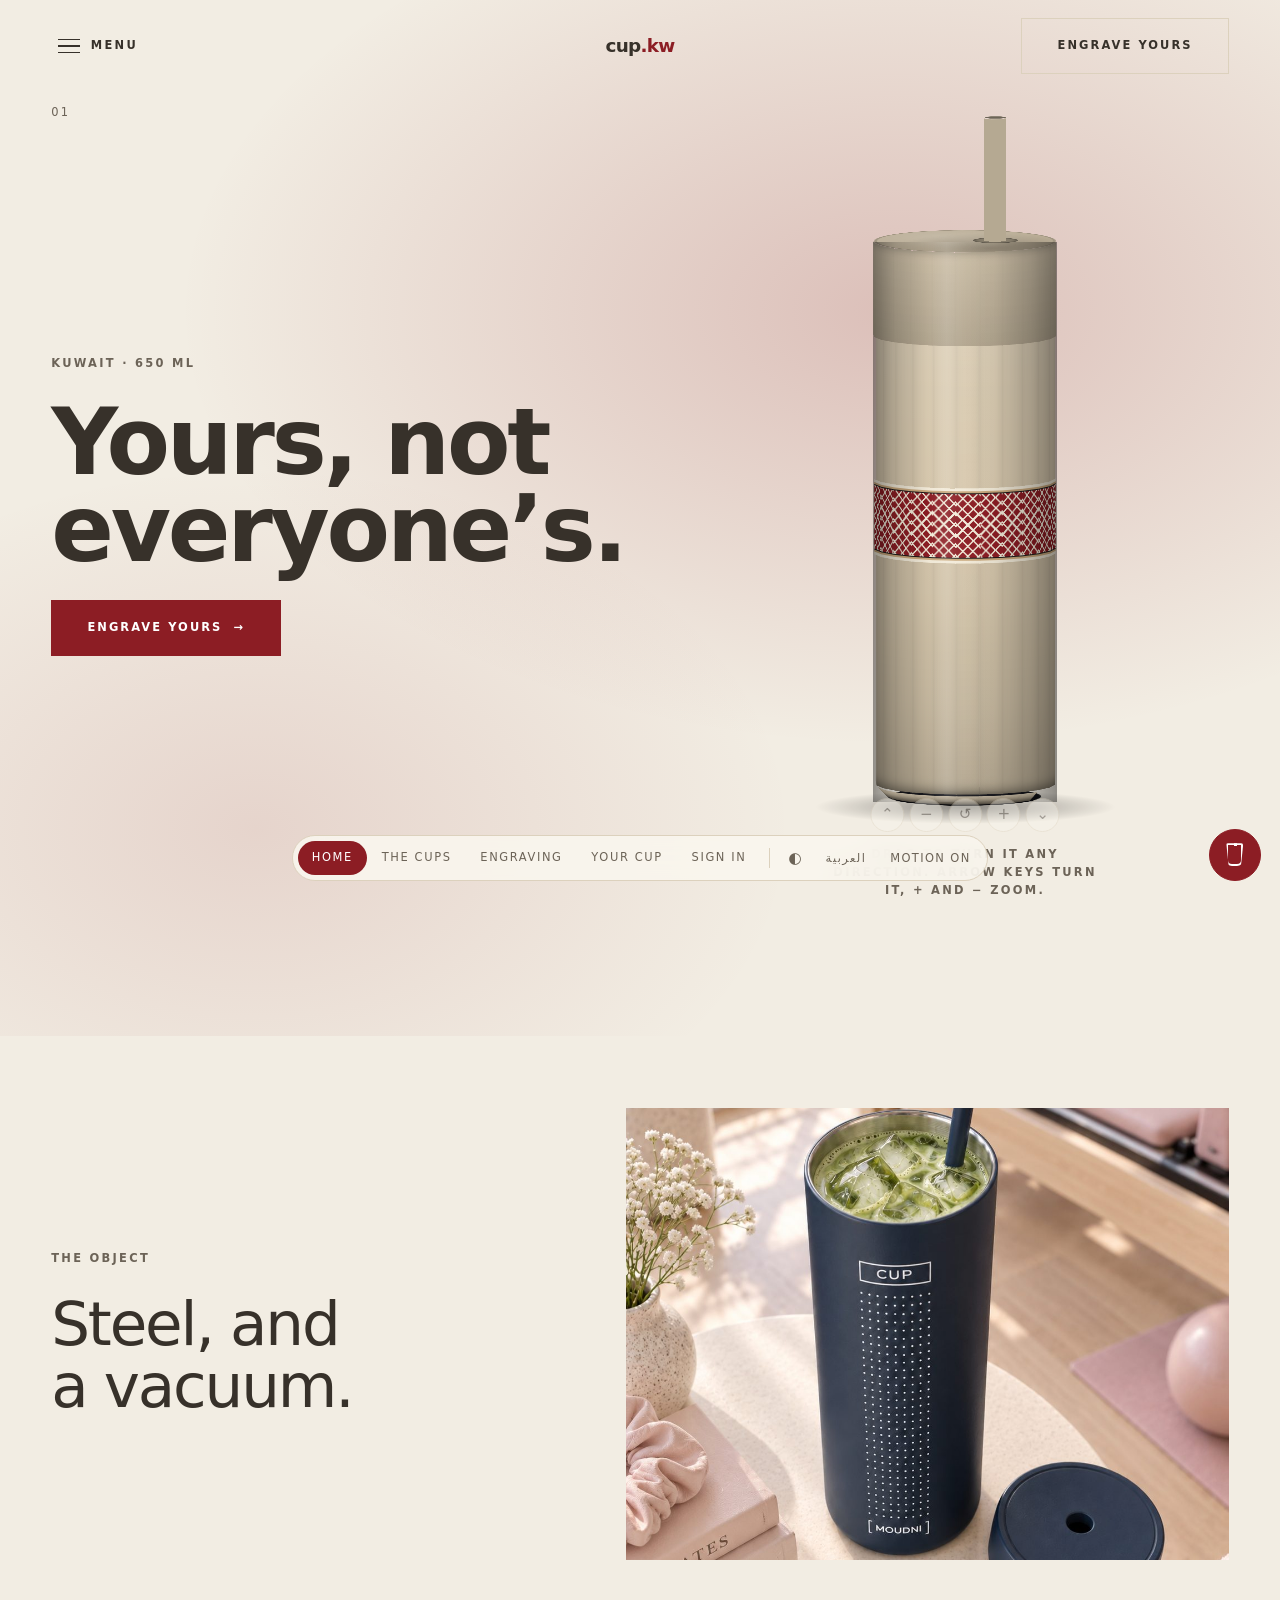
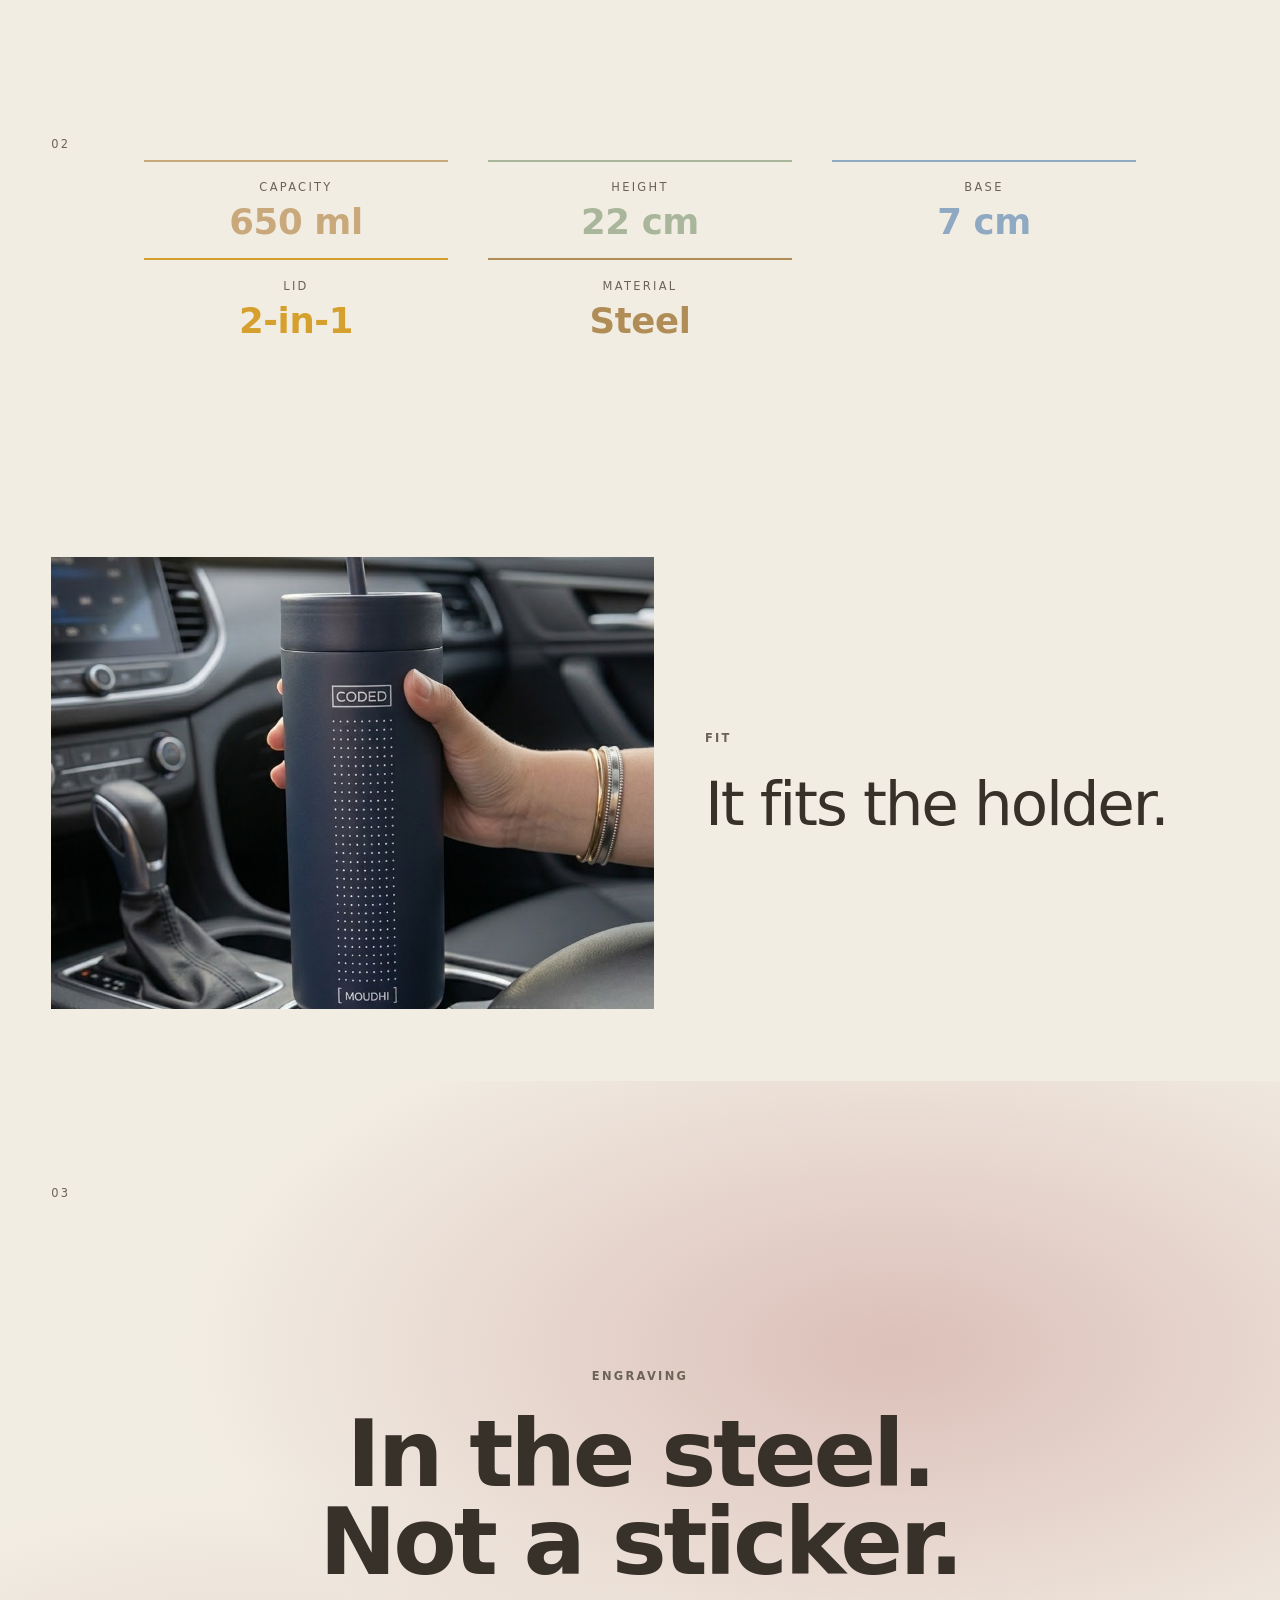
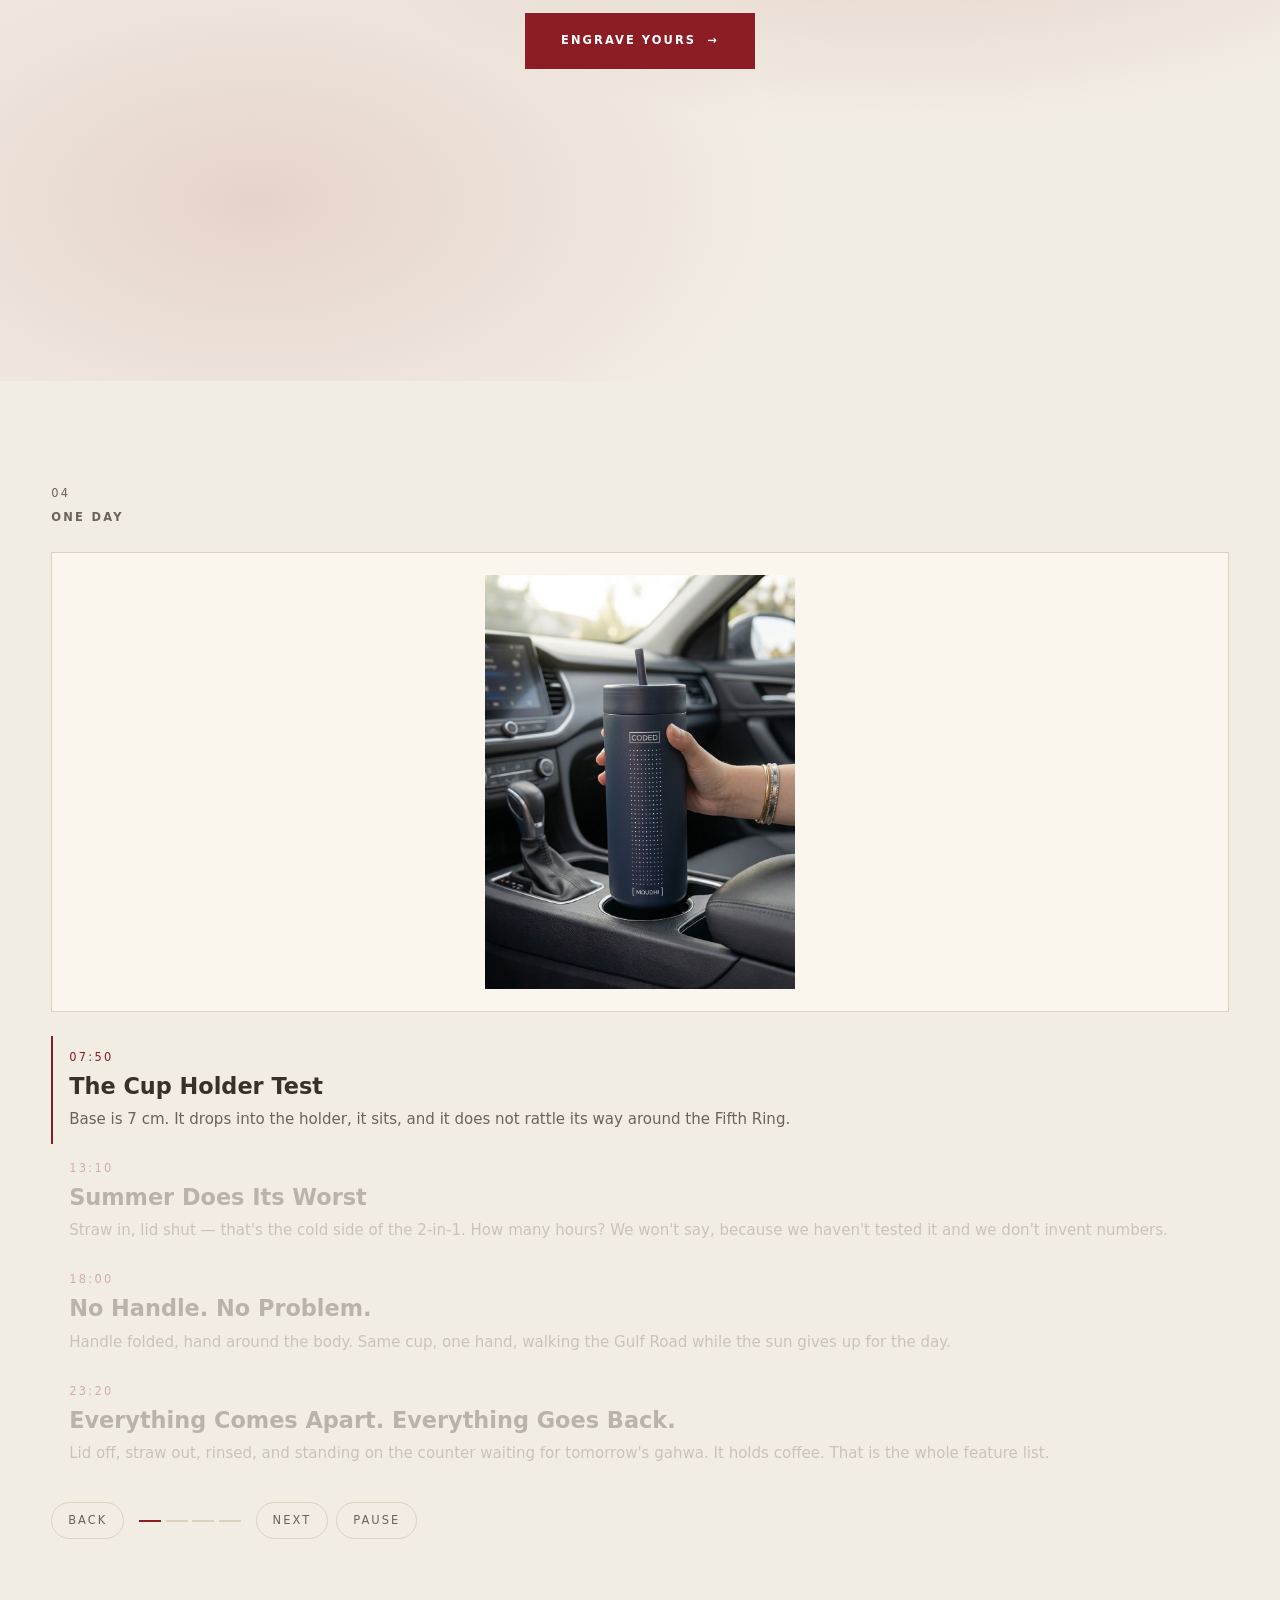
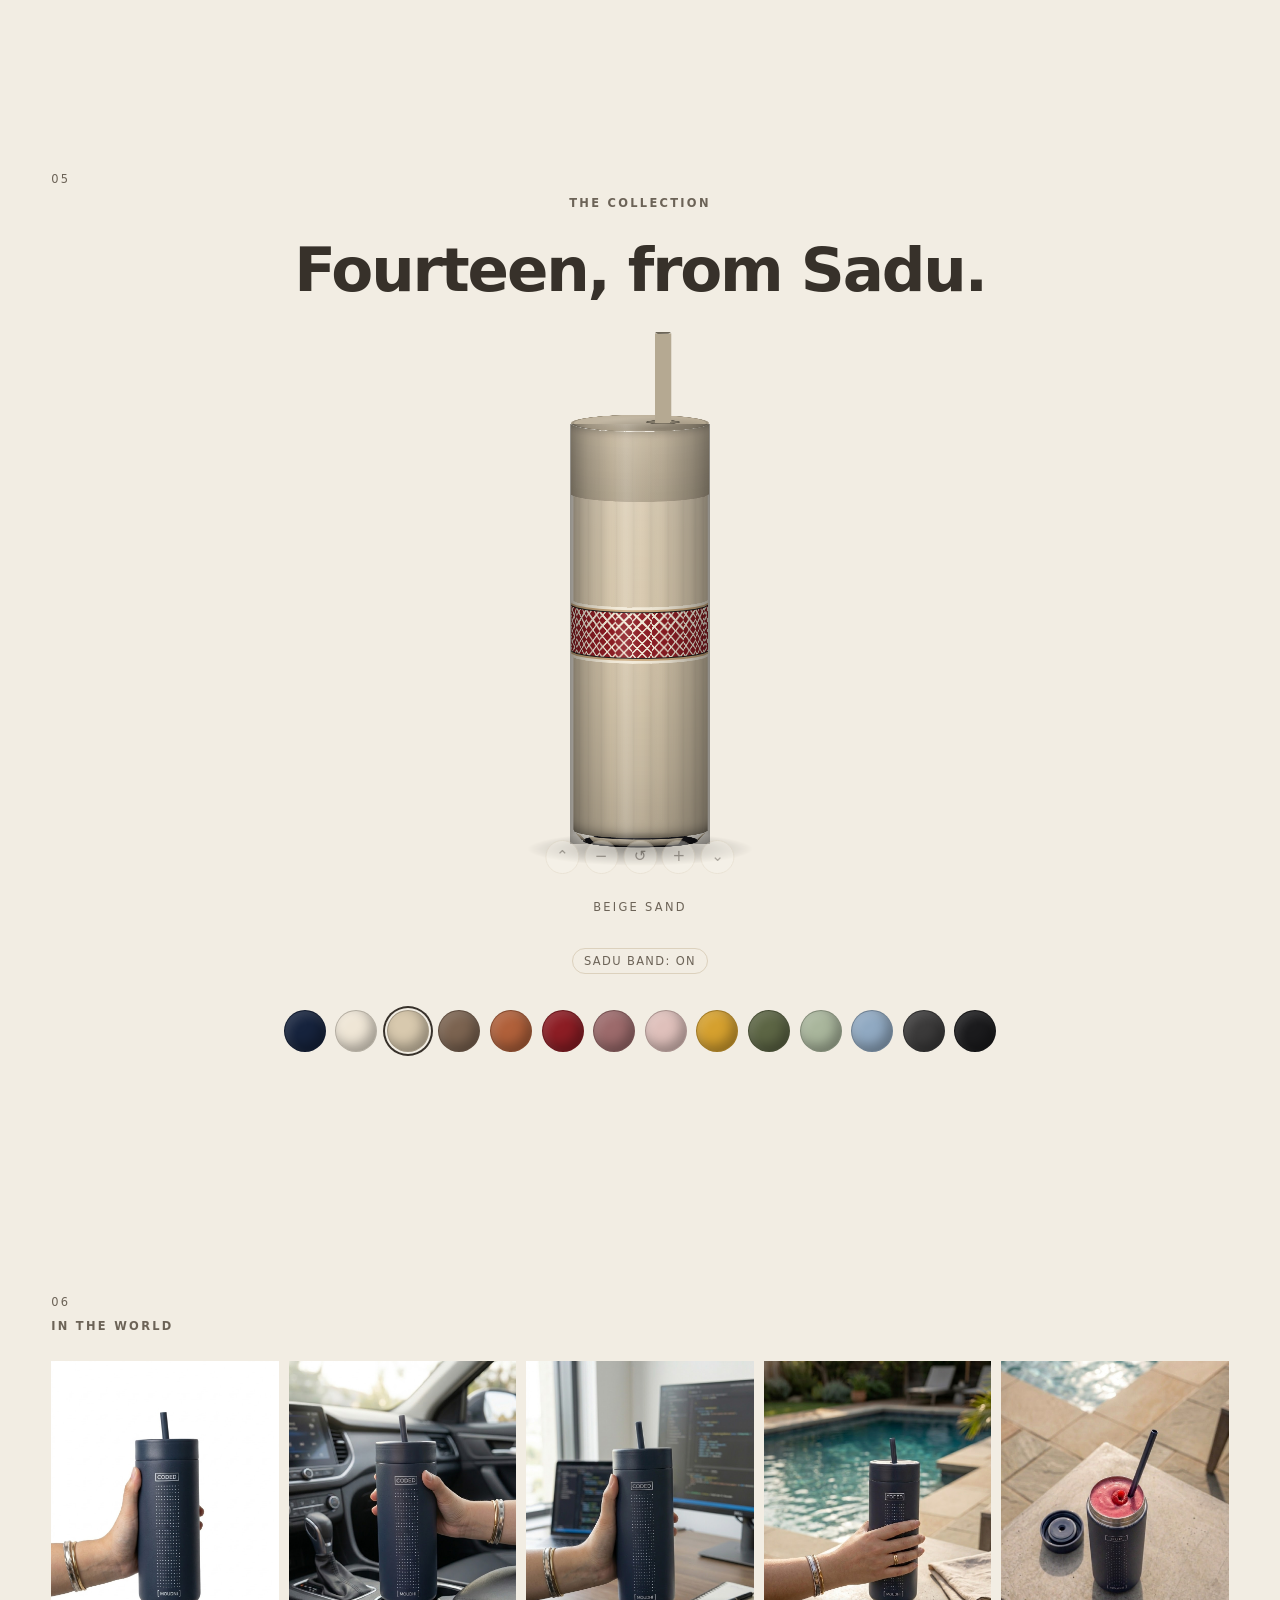
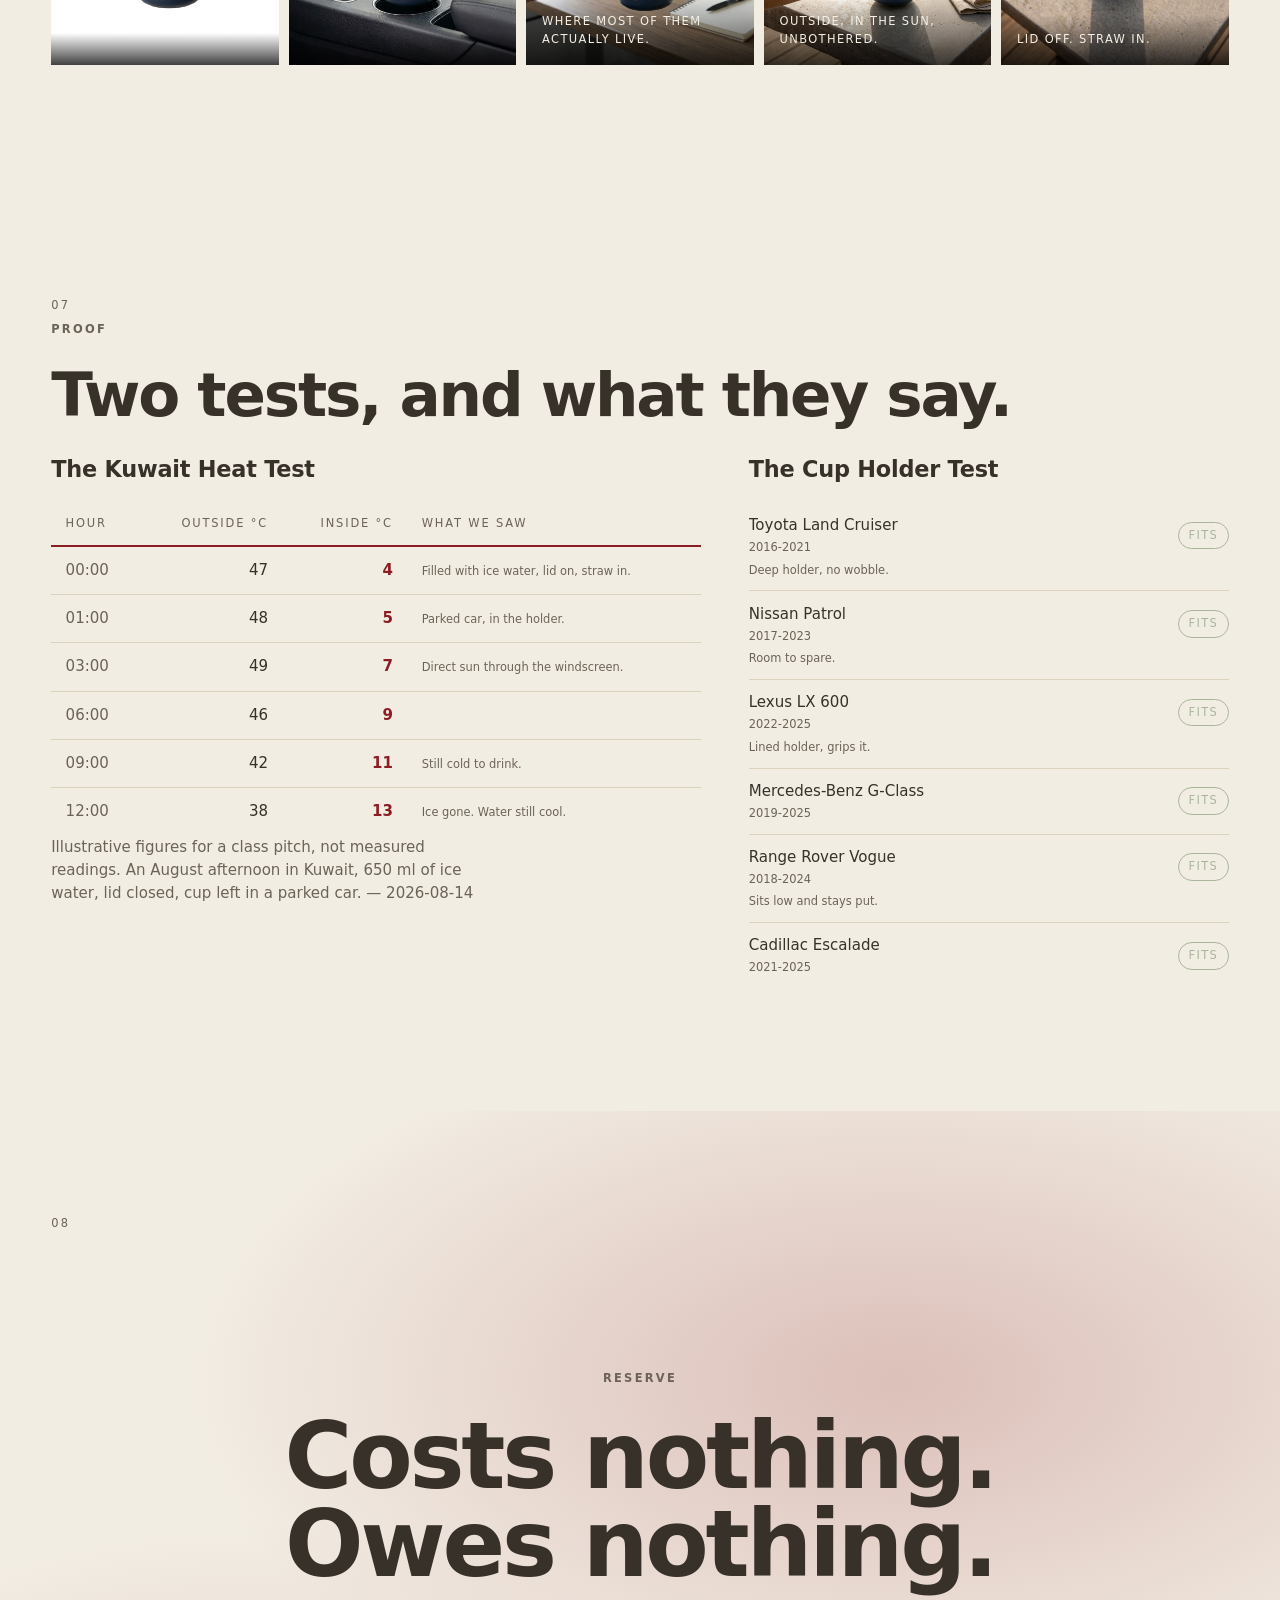
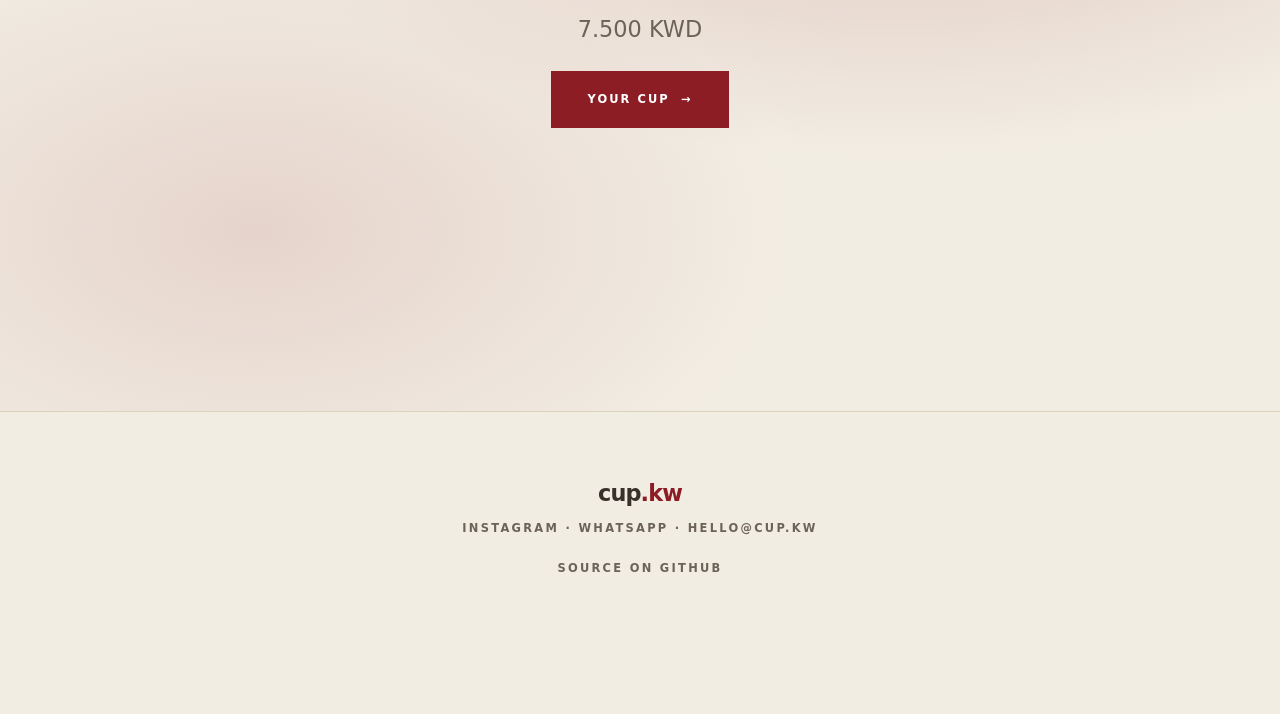
==== commit 00f3bf68: "heat test headers, a title for each test, and a fit list for this market The heat test's four column" ====
--- a/index.html
+++ b/index.html
@@ -124,14 +124,14 @@
     <p class="frame__no">07</p>
     <div class="frame__in stack" data-rise>
       <p class="micro" data-t="f.proof.label">Proof</p>
-      <h2 class="display display--2" data-t="home.proof.h">The Kuwait Heat Test</h2>
+      <h2 class="display display--2" data-t="proof.h2">Two tests, and what they say.</h2>
       <div class="proofgrid">
         <div>
-          <p class="micro proofgrid__label" data-t="proof.heat.label">The heat test</p>
+          <h3 class="proofgrid__h" data-t="home.proof.h">The Kuwait Heat Test</h3>
           <div data-heattest></div>
         </div>
         <div>
-          <p class="micro proofgrid__label" data-t="proof.fit.label">The cup holder</p>
+          <h3 class="proofgrid__h" data-t="proof.fit.h">The Cup Holder Test</h3>
           <div data-fit></div>
         </div>
       </div>
--- a/assets/css/experience.css
+++ b/assets/css/experience.css
@@ -949,7 +949,15 @@
    evidence rather than two stacked lists. */
 .proofgrid { display: grid; gap: clamp(1.6rem, 4vw, 3rem); inline-size: 100%; }
 @media (min-width: 62rem) { .proofgrid { grid-template-columns: 1.15fr .85fr; align-items: start; } }
-.proofgrid__label { color: var(--fg-dim); margin-block-end: .8rem; }
+.proofgrid__h {
+  font-size: var(--lede); font-weight: 600; margin: 0 0 1rem;
+  letter-spacing: -.01em;
+}
+/* The list of cars is long now, so it scrolls in place rather than setting the
+   height of the whole section against a six-row table beside it. */
+@media (min-width: 62rem) {
+  .proofgrid [data-fit] { max-block-size: 30rem; overflow-y: auto; scrollbar-width: thin; }
+}
 
 /* One car per row, laid out rather than written as a sentence: the name at
    reading size, the years small and dim beside it, the verdict as a tag at the
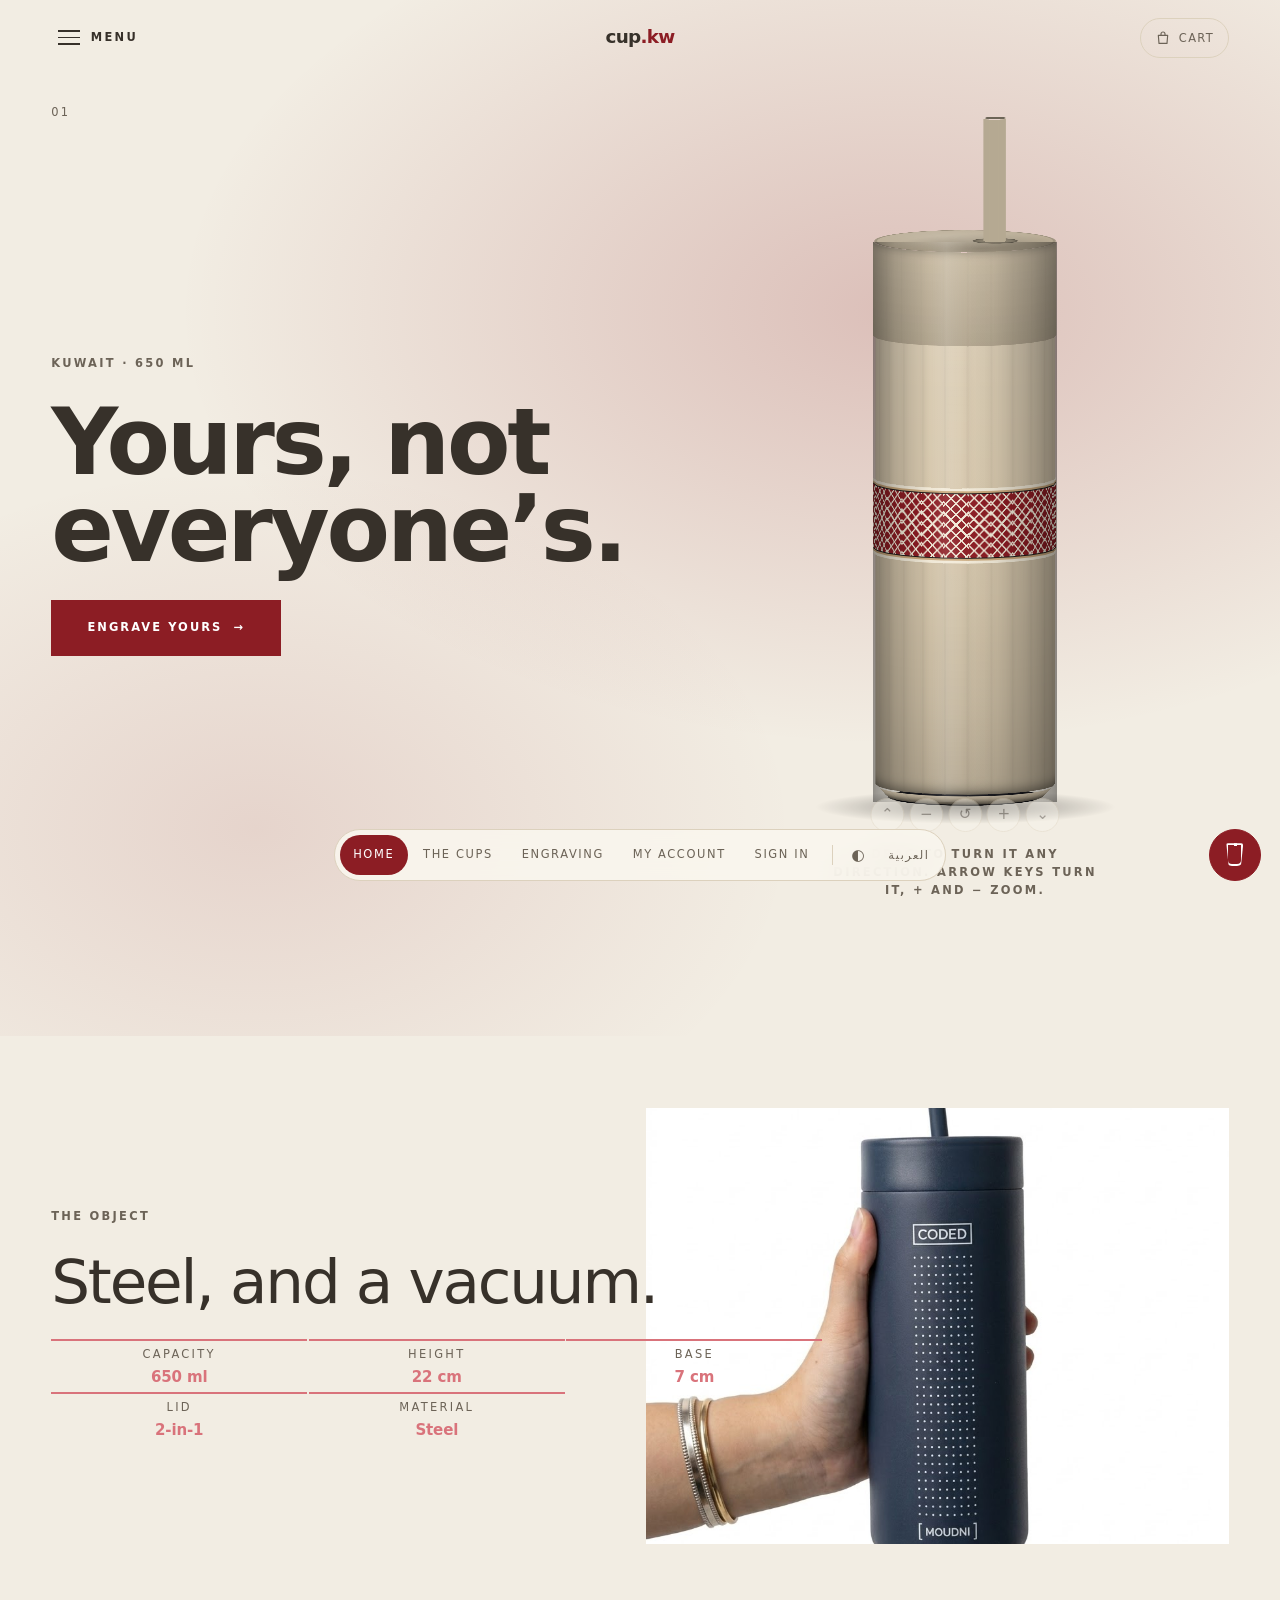
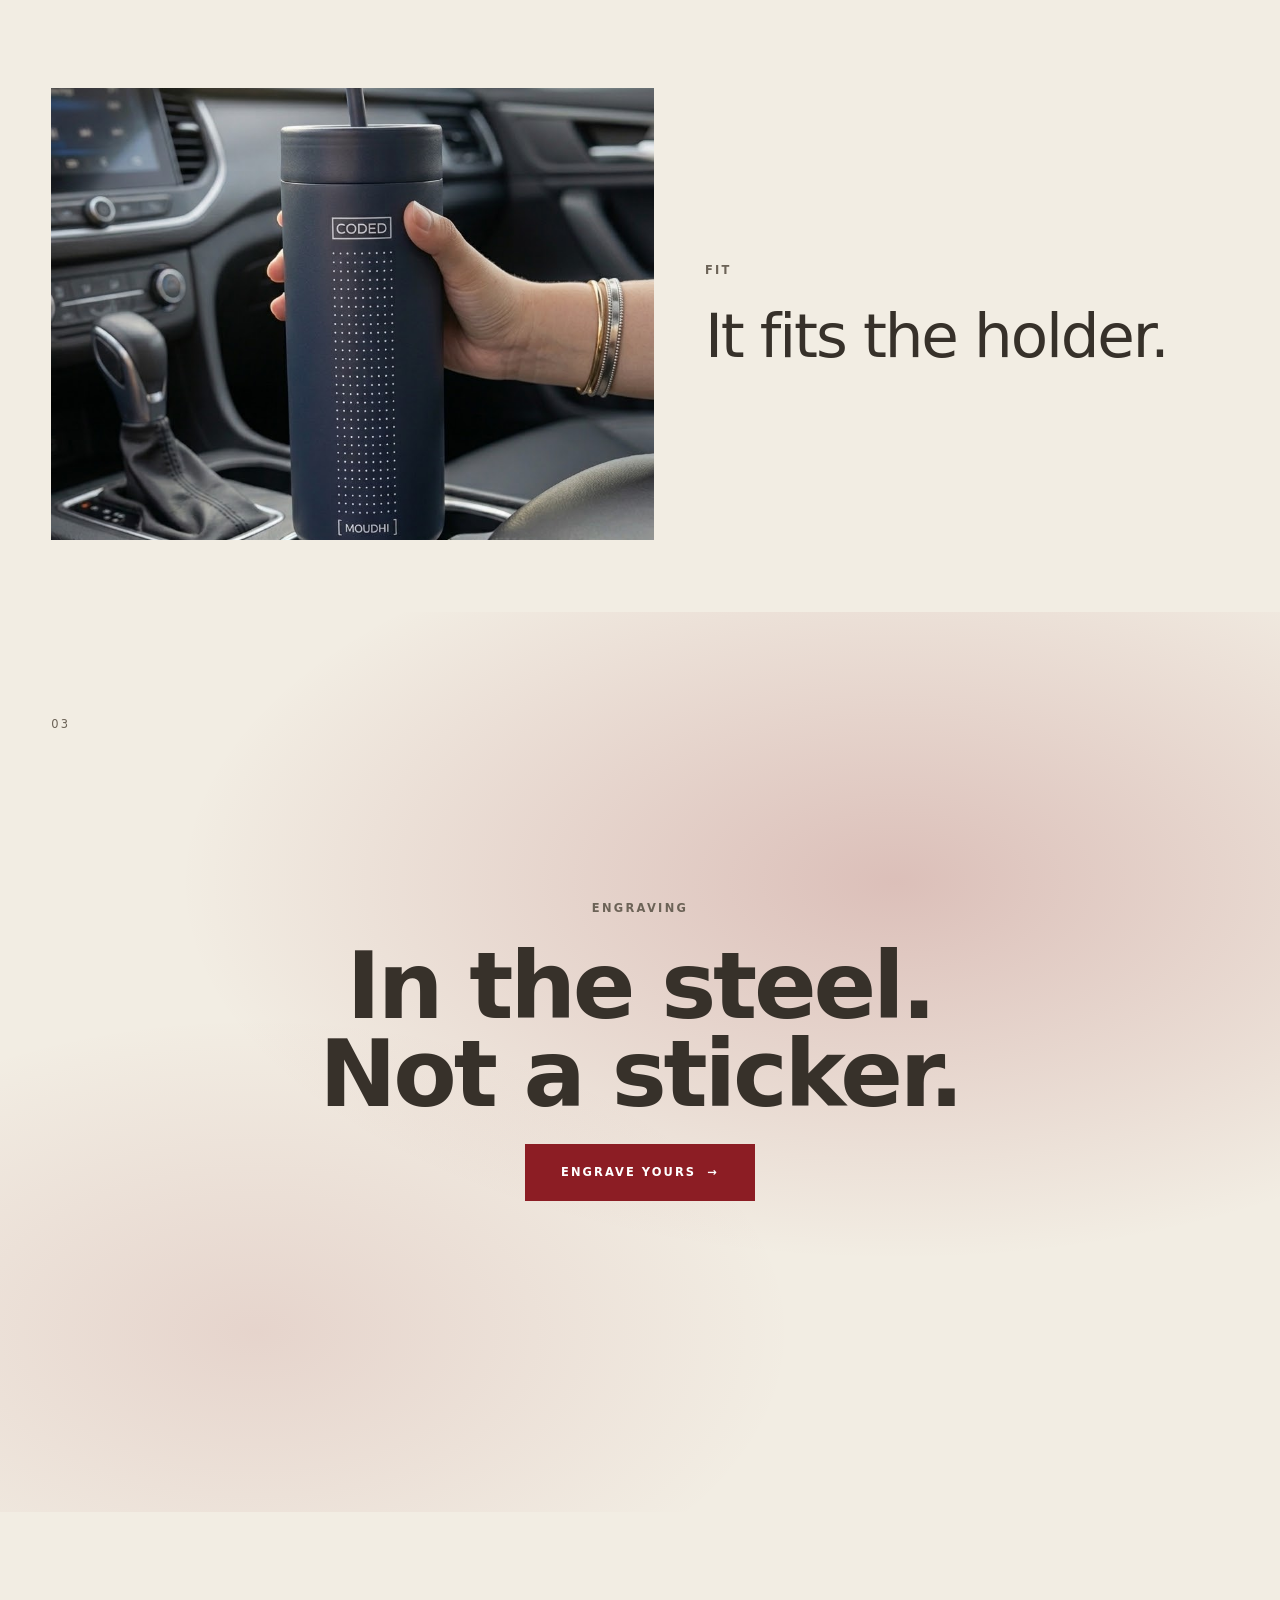
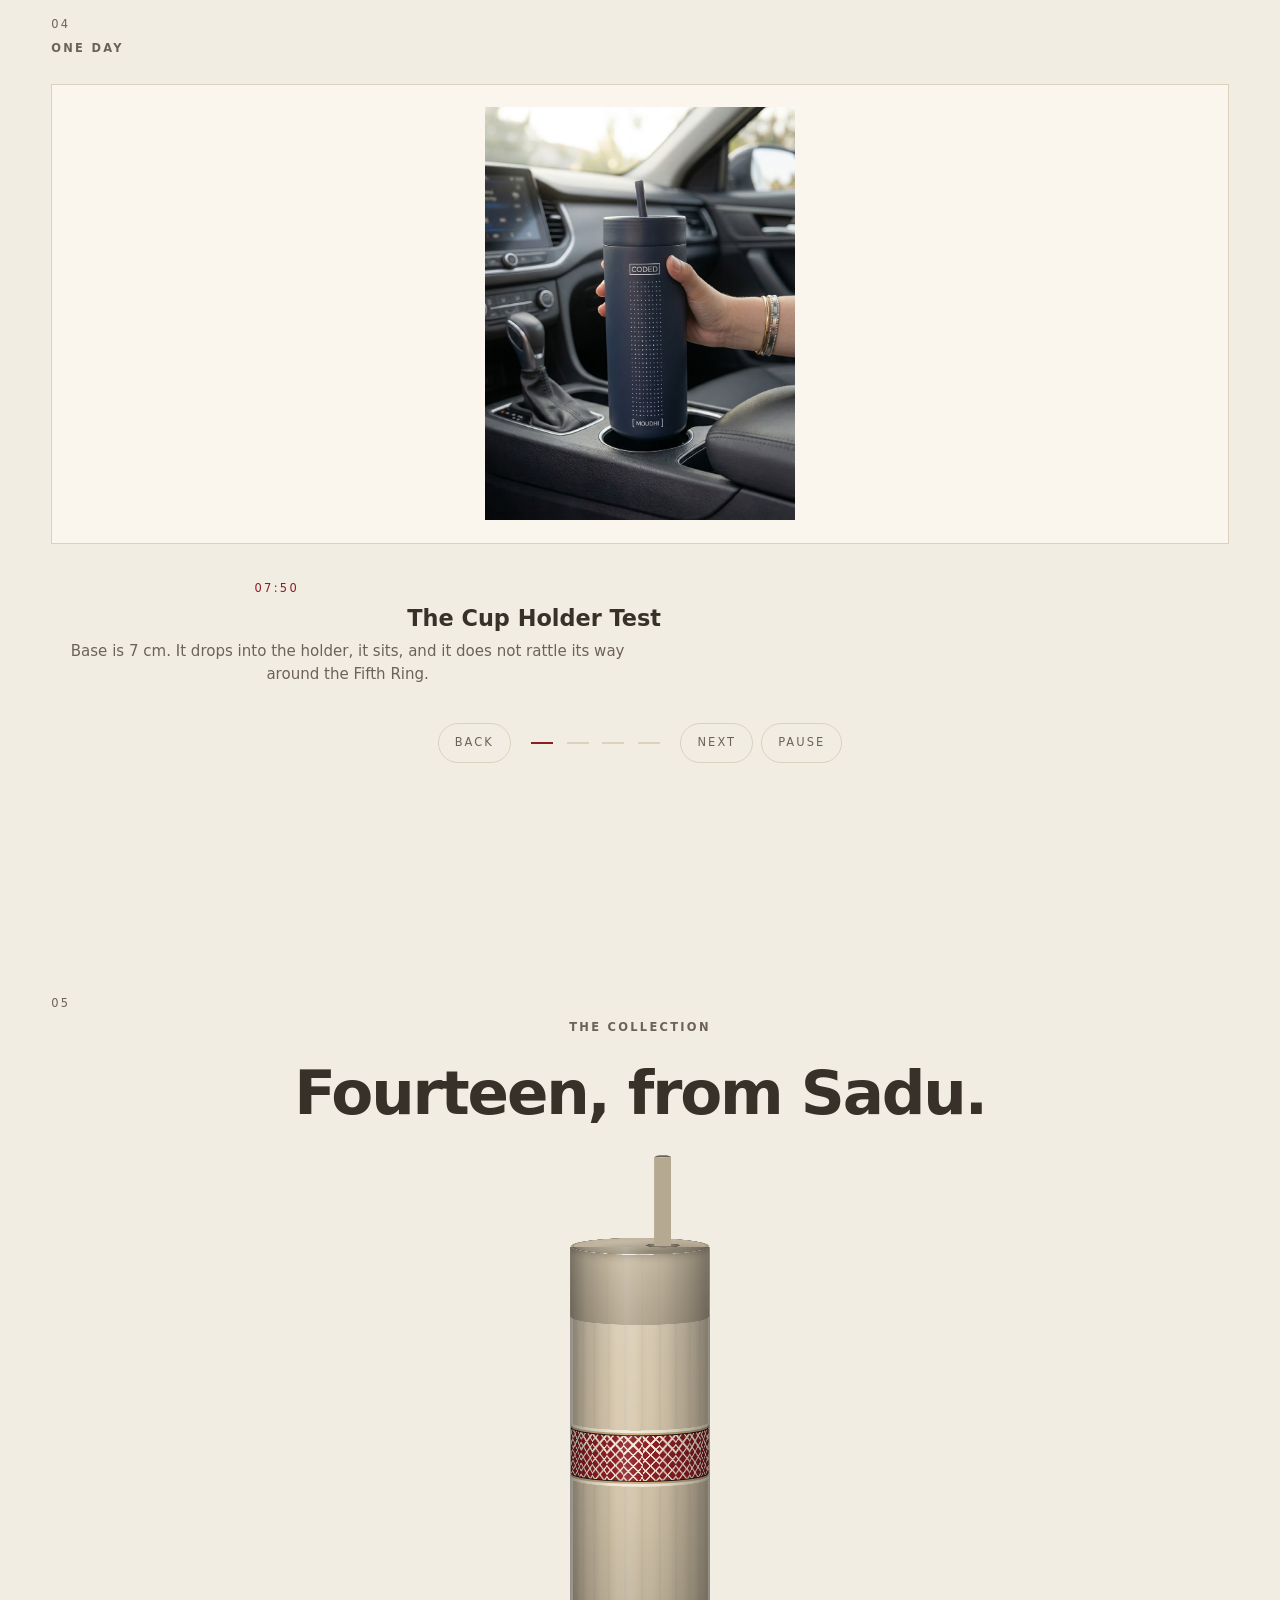
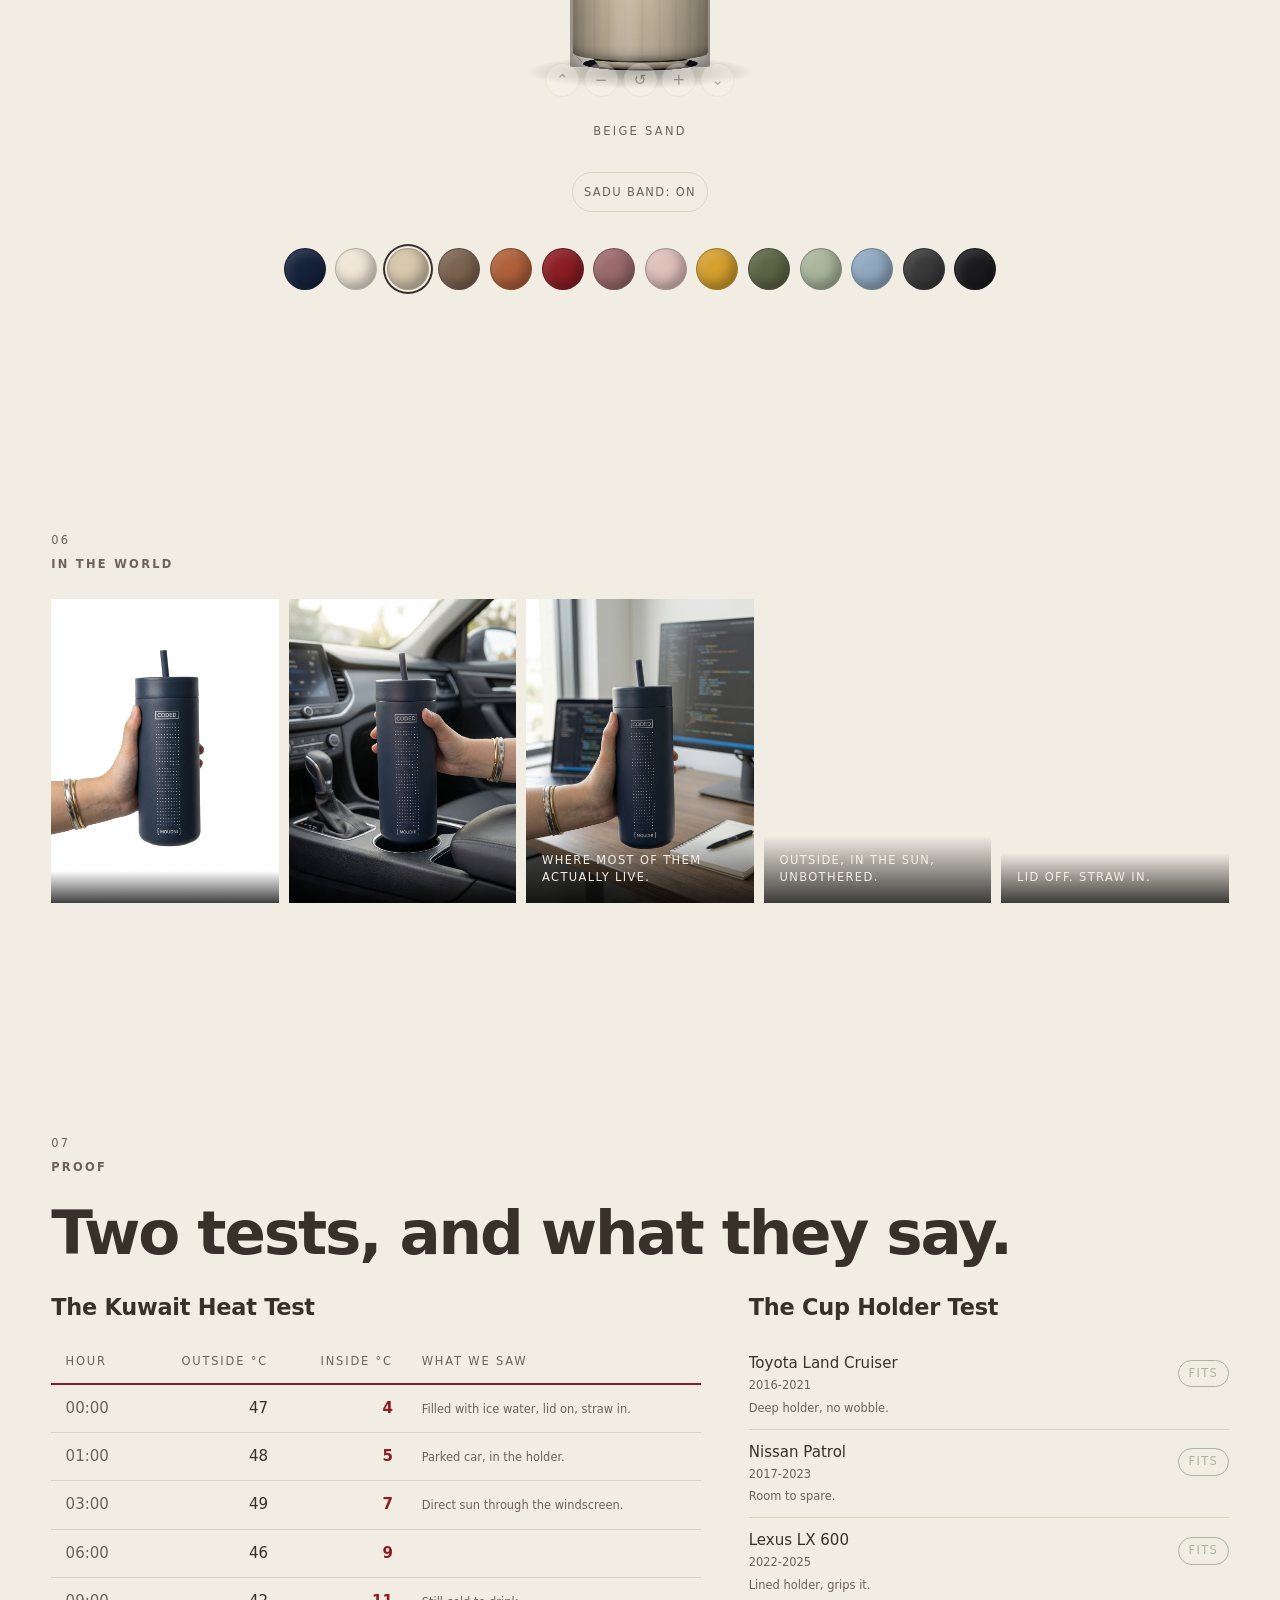
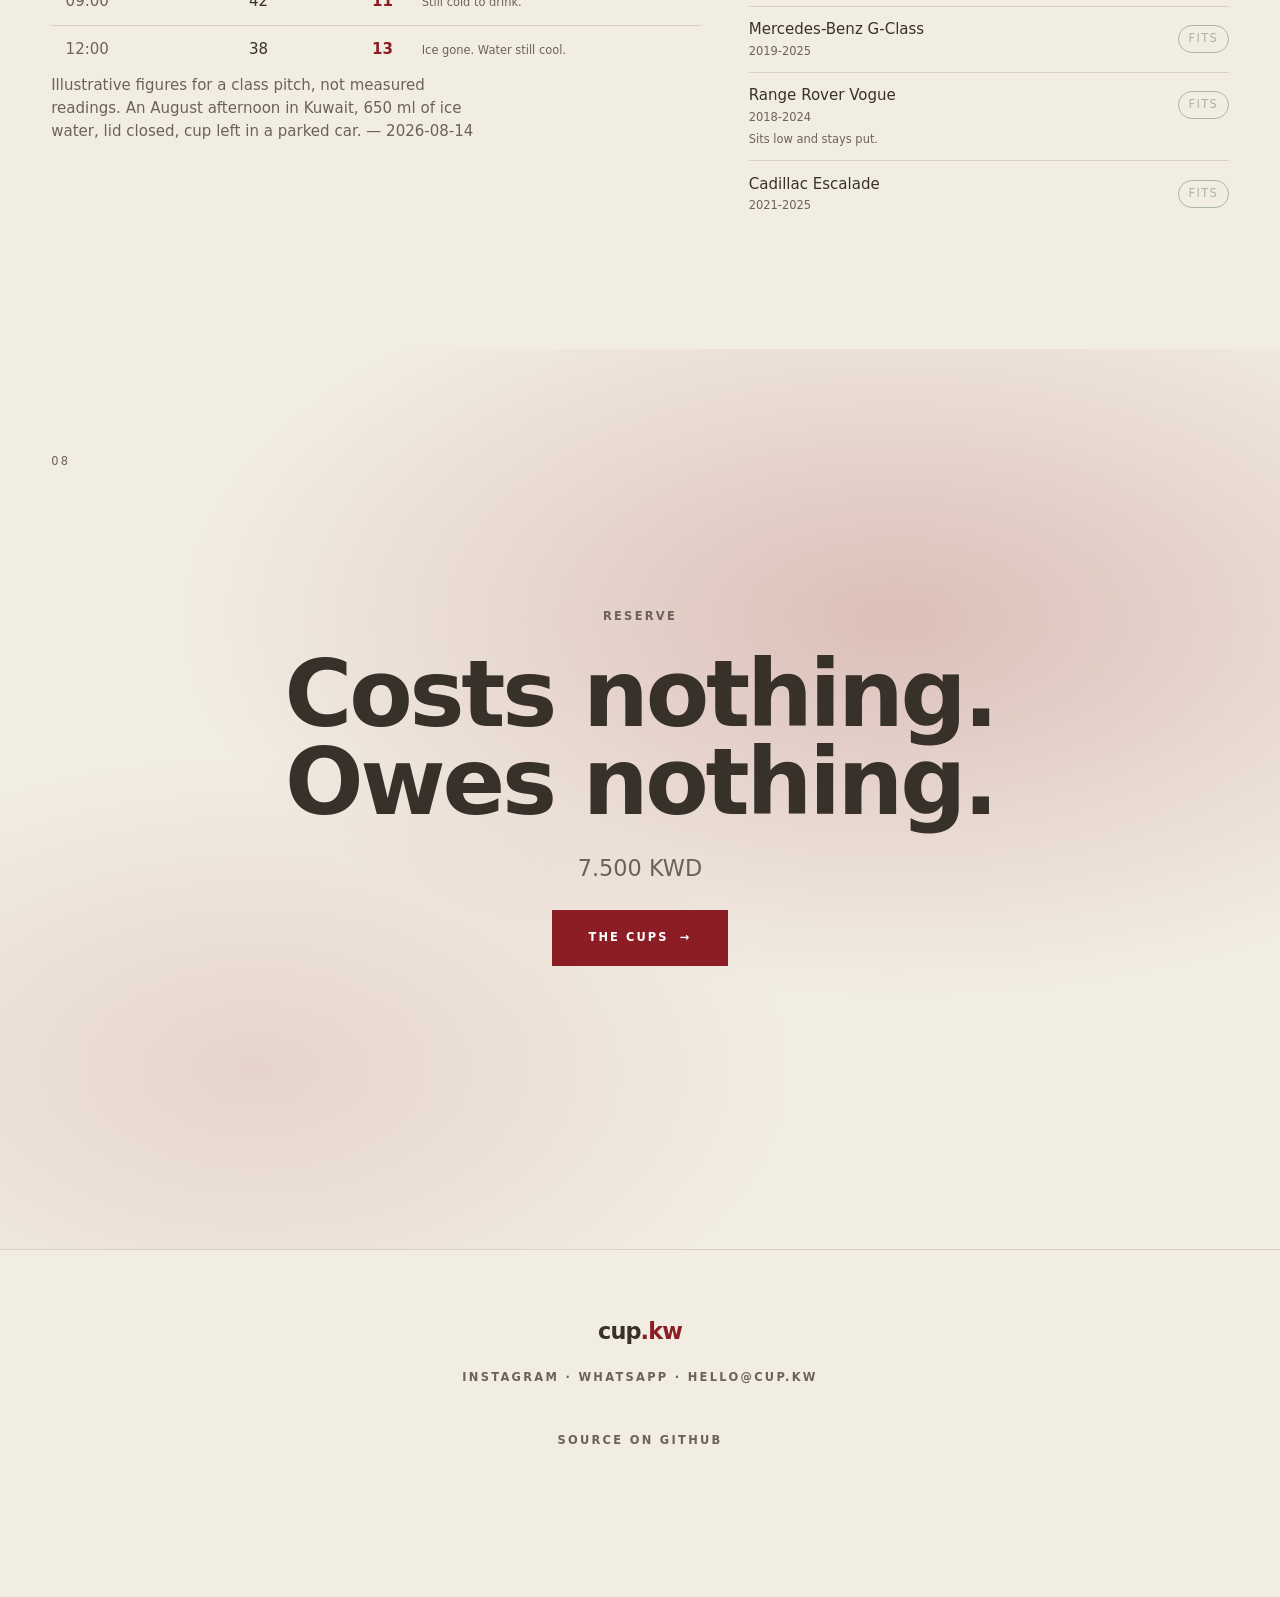
==== commit c9bcf2c2: "a cart, an account, a checkout, and a cup with a page of its own Sixteen changes asked for in one go" ====
--- a/index.html
+++ b/index.html
@@ -45,20 +45,19 @@
     </div>
   </section>
 
-  <!-- a photographic breath -->
+  <!-- 02 · the object, held, with its numbers under it.
+
+       The spec list used to be a frame of its own below this photograph. It
+       reads better here: the sentence names the thing, the photograph shows
+       the size of it against a hand, and the numbers underneath say the same
+       thing exactly. Small, because a specification is a footnote to a
+       photograph that has already answered the question. -->
   <section class="photoframe">
-    <img src="assets/img/pilates.jpg" alt="The cup on a table in daylight, filled with an iced matcha, its lid resting beside it" loading="lazy" decoding="async">
+    <img src="assets/img/cup-in-hand.jpg" alt="The cup held in one hand, showing how big it is" loading="lazy" decoding="async">
     <div class="photoframe__in stack" data-rise>
       <p class="micro" data-t="f.spec.label">The object</p>
       <p class="display display--2" data-t="f.spec.h">Steel, and a vacuum.</p>
-    </div>
-  </section>
-
-  <!-- 02 · the numbers, and nothing else -->
-  <section class="frame frame--auto">
-    <p class="frame__no">02</p>
-    <div class="frame__in" data-rise>
-      <ul class="facts" data-specs></ul>
+      <ul class="facts facts--tight" data-specs></ul>
     </div>
   </section>
 
@@ -145,8 +144,8 @@
       <p class="micro" data-t="f.price.label">Reserve</p>
       <h2 class="display" data-t="f.price.h">Costs nothing. Owes nothing.</h2>
       <div data-price></div>
-      <a class="btn" href="reserve.html">
-        <span data-t="nav.reserve">Your cup</span><span class="arrow" aria-hidden="true">→</span>
+      <a class="btn" href="menu.html">
+        <span data-t="nav.menu.page">The cups</span><span class="arrow" aria-hidden="true">→</span>
       </a>
     </div>
   </section>
@@ -164,10 +163,13 @@
 </footer>
 
 <script src="assets/js/content.js"></script>
+<script src="assets/js/catalogue.js"></script>
 <script src="assets/js/experience.js"></script>
 <script src="assets/js/theme.js"></script>
 <script src="assets/js/cup3d.js"></script>
+<script src="assets/js/backend.js"></script>
 <script src="assets/js/app.js"></script>
+<script src="assets/js/cart.js"></script>
 <script src="assets/js/nav.js"></script>
 <script src="assets/js/ui.js"></script>
 <script src="assets/js/intro.js"></script>
--- a/assets/css/cup.css
+++ b/assets/css/cup.css
@@ -29,11 +29,32 @@
   --bg-2:      #16233D;
   --bg-3:      #1E2E4D;
   --fg:        #F2EAD8;
-  --fg-dim:    #9FAAC0;
+  /* Sandy rather than the cool blue-grey it was. Descriptive text sits on a
+     navy ground all over this site, and #9FAAC0 read as a colder navy rather
+     than as a second voice. 7.67:1 on the ground, and 1.89 against --fg, which
+     is the same separation the old value had — so the hierarchy is unchanged
+     and only the temperature moves. */
+  --fg-dim:    #BCAA8E;
   --line:      #2C3E63;
 
   --accent:    #C9A87C;          /* replaced by theme.js from the visitor's pick */
   --accent-fg: #16233D;
+
+  /* The accent set used for spec rules and fit verdicts. These have to be
+     tokens rather than literals because the page has two grounds: every value
+     below is measured against the night navy, and the same value on the day
+     cream runs 1.78-2.03:1 — the off-white one is 1.00, i.e. invisible. The
+     light overrides further down are the same hues taken dark enough to pass.
+     Night, against #101A2E: 8.15 / 7.36 / 8.05 and 7.75 / 8.15 / 7.15 / 7.36 /
+     5.62 / 14.50. */
+  --v-fits:  #A9B69C;
+  --v-tight: #D5A02E;
+  --v-no:    #E0A0A4;
+  /* One colour for the spec block, not six. Six cycling accents read as random
+     rather than as a system. It wants to be the Sadu maroon, and on the day
+     ground it is exactly that; on the night navy #8C1D24 is 1.92:1 and simply
+     disappears, so night gets the same hue lifted until it reads — 5.53:1. */
+  --rule-c: #D9737B;
 
   --face-display: ui-sans-serif, system-ui, -apple-system, "Segoe UI", Roboto,
                   "Helvetica Neue", Arial, sans-serif;
@@ -61,6 +82,13 @@
   --fg-dim:    #5A6478;
   --line:      #DCCFB4;
   --accent-fg: #FFFFFF;
+
+  /* Same hues, taken dark enough to carry on cream. Against #F2EAD8:
+     7.88 / 5.78 / 7.57, and the Sadu maroon itself at 7.57. */
+  --v-fits:  #3F4A2B;
+  --v-tight: #7A5200;
+  --v-no:    #8C1D24;
+  --rule-c:  #8C1D24;
 }
 
 @media (prefers-color-scheme: light) {
@@ -78,7 +106,7 @@
 *, *::before, *::after { box-sizing: border-box; }
 
 html { -webkit-text-size-adjust: 100%; scroll-behavior: smooth; }
-:root[data-motion="off"] html, html:has([data-motion="off"]) { scroll-behavior: auto; }
+@media (prefers-reduced-motion: reduce) { html { scroll-behavior: auto; } }
 
 body {
   margin: 0;
@@ -195,6 +223,10 @@
 
 .top__end { grid-column: 3; justify-self: end; display: flex; gap: .5rem; align-items: center; }
 
+/* 40px minimum on the header controls too. The burger was 31px tall and the
+   wordmark 29 — both under any touch-target guideline, and the wordmark is the
+   way back to the home page from every other screen. */
+.burger, .top .mark { min-block-size: 40px; display: inline-flex; align-items: center; }
 .burger {
   grid-column: 1; justify-self: start;
   display: inline-flex; align-items: center; gap: .7rem;
@@ -273,21 +305,13 @@
   max-inline-size: 62rem; margin-inline: auto;
   text-align: center; justify-items: center;
 }
-/* Each fact gets its own rule colour. Six of them, cycled with nth-child, every
-   one measured against the navy ground: camel 6.99, brass 5.06, off-white
-   13.07, sage 7.35, slate 6.44, mustard 6.63. The Sadu maroon is not among them
-   on purpose — it is 1.73 here and would read as a dark smudge. */
+/* One rule colour across the whole block — the Sadu maroon, which is the site's
+   own red rather than a decorative accent. */
 .facts li {
   display: grid; gap: .4rem; align-content: start; justify-items: center;
-  padding-block: 1.1rem; border-block-start: 2px solid var(--rule, var(--line));
+  padding-block: 1.1rem; border-block-start: 2px solid var(--rule-c);
   inline-size: 100%;
 }
-.facts li:nth-child(6n+1) { --rule: #C9A87C; }
-.facts li:nth-child(6n+2) { --rule: #A9B69C; }
-.facts li:nth-child(6n+3) { --rule: #90A9C2; }
-.facts li:nth-child(6n+4) { --rule: #D5A02E; }
-.facts li:nth-child(6n+5) { --rule: #B08D57; }
-.facts li:nth-child(6n+6) { --rule: #F2EAD8; }
 .facts dt, .facts .k { font-size: var(--micro); text-transform: uppercase; letter-spacing: .2em; color: var(--fg-dim); }
 html[lang="ar"] .facts .k { text-transform: none; letter-spacing: 0; }
 /* The number is the point of the row, so it is set at display weight and takes
@@ -295,7 +319,7 @@
 .facts .v {
   font-size: clamp(1.5rem, 1.1rem + 1.4vw, 2.4rem);
   font-weight: 600; line-height: 1.05; letter-spacing: -.01em;
-  color: var(--rule, var(--fg));
+  color: var(--rule-c);
   font-variant-numeric: tabular-nums;
 }
 
@@ -340,19 +364,24 @@
   justify-items: center; text-align: center;
 }
 .foot__in .stack { justify-items: center; }
-.foot a { color: var(--fg-dim); text-decoration: none; }
+/* The footer links were 12px tall — the contact handles and the source link,
+   which are the only outbound routes on the page. Padded to a real target
+   without changing how they look. */
+.foot a {
+  color: var(--fg-dim); text-decoration: none;
+  display: inline-flex; align-items: center; min-block-size: 40px;
+}
 .foot a:hover { color: var(--accent); }
 
 /* ---- motion ----
-   Two gates. The OS sets the default; the visible switch overrides it in both
-   directions. Nothing here is ever the only reason content exists. */
-@media (prefers-reduced-motion: reduce) {
-  :root:not([data-motion="on"]) { --motion: 0; }
-}
-:root[data-motion="off"] { --motion: 0; }
+   One gate, and it is the operating system's. There was a switch here too and
+   it is gone: somebody who has asked their machine for less movement has asked
+   every site at once, and should not have to ask this one again. Nothing here
+   is ever the only reason content exists. */
+@media (prefers-reduced-motion: reduce) { :root { --motion: 0; } }
 
 /* Frames rise as they arrive. The class is added by script only when motion is
    wanted, so with it off the markup is simply never given anything to undo. */
 .rise { opacity: 0; transform: translateY(24px); transition: opacity .7s ease, transform .7s ease; }
 .rise.is-in { opacity: 1; transform: none; }
-:root[data-motion="off"] .rise { opacity: 1; transform: none; transition: none; }
+@media (prefers-reduced-motion: reduce) { .rise { opacity: 1; transform: none; transition: none; } }
--- a/assets/css/experience.css
+++ b/assets/css/experience.css
@@ -30,7 +30,7 @@
      was aimed at. Only the skip button needs to be hittable itself. */
   pointer-events: none;
 }
-.intro__skip { pointer-events: auto; }
+.intro__skip { min-block-size: 44px; display: inline-flex; align-items: center; pointer-events: auto; }
 .intro.is-out {
   /* The curtain lifts rather than fading — the page is already behind it. */
   clip-path: inset(0 0 100% 0);
@@ -85,16 +85,35 @@
 
 .menu__list { list-style: none; margin: 0; padding: 0; display: grid; gap: .1rem; inline-size: min(100%, 82rem); margin-inline: auto; }
 .menu__list li { border-block-end: 1px solid var(--line); }
+/* Bigger than it was, and reading as one word each. These are the five places
+   on the site; at 2rem on a phone they were a list, and a list is something you
+   scan past. At this size each one is a target you aim at. */
 .menu__link {
-  display: flex; align-items: baseline; gap: 1.5rem;
-  padding-block: clamp(.7rem, 2.2vw, 1.4rem);
-  text-decoration: none; color: var(--fg);
-  font-size: clamp(2rem, 7vw, 4.5rem); font-weight: 700; letter-spacing: -.035em; line-height: 1.05;
+  display: flex; align-items: baseline; gap: 1.5rem; inline-size: 100%;
+  padding-block: clamp(1rem, 2.8vw, 1.7rem);
+  text-decoration: none; color: var(--fg); text-align: start;
+  font-family: inherit; background: none; border: 0; cursor: pointer;
+  font-size: clamp(2.6rem, 9vw, 5.6rem); font-weight: 700; letter-spacing: -.035em; line-height: 1;
   transition: color calc(.25s * var(--motion)) ease, padding-inline-start calc(.25s * var(--motion)) ease;
 }
+.menu__link:focus-visible { outline: 2px solid var(--accent); outline-offset: 4px; }
+
+/* A way out that is not a way somewhere else. Top corner, opposite the burger
+   that opened it, and the size of a comfortable tap. Escape has always closed
+   this, but Escape is not discoverable and is not on a phone at all. */
+.menu__x {
+  position: absolute; inset-block-start: 1.1rem; inset-inline-end: var(--bleed);
+  inline-size: 46px; block-size: 46px; border-radius: 999px;
+  border: 1px solid var(--line); background: none; color: var(--fg);
+  font-size: 1.15rem; line-height: 1; cursor: pointer;
+  display: grid; place-items: center;
+  transition: color calc(.15s * var(--motion)) ease, border-color calc(.15s * var(--motion)) ease;
+}
+.menu__x:hover { color: var(--accent); border-color: var(--accent); }
+.menu__x:focus-visible { outline: 2px solid var(--accent); outline-offset: 2px; }
 html[lang="ar"] .menu__link { letter-spacing: 0; }
 .menu__link:hover { color: var(--accent); padding-inline-start: 1rem; }
-.menu__link .n { font-size: var(--micro); letter-spacing: .2em; color: var(--fg-dim); font-weight: 600; direction: ltr; }
+.menu__link .n { flex: none; font-size: var(--micro); letter-spacing: .2em; color: var(--fg-dim); font-weight: 600; direction: ltr; }
 .menu__foot { inline-size: min(100%, 82rem); margin-inline: auto; margin-block-start: 2.5rem; display: flex; gap: 1.5rem; flex-wrap: wrap; }
 
 /* =========================================================================
@@ -305,7 +324,7 @@
   transition: transform calc(.2s * var(--motion)) ease;
 }
 .c3d[data-face="idle"] .c3d__eye { animation: blink 5s infinite; }
-:root[data-motion="off"] .c3d__eye { animation: none !important; }
+@media (prefers-reduced-motion: reduce) { .c3d__eye { animation: none !important; } }
 @keyframes blink { 0%, 92%, 100% { block-size: 18px; } 95%, 97% { block-size: 3px; } }
 .c3d[data-face="heat"] .c3d__eye { block-size: 7px; }
 .c3d[data-face="cold"] .c3d__eye { block-size: 20px; }
@@ -530,7 +549,8 @@
 }
 .show__track::-webkit-scrollbar { display: none; }
 .show__track:focus-visible { outline: 2px solid var(--accent); outline-offset: -2px; }
-:root:not([data-motion="off"]) .show__track { scroll-behavior: smooth; }
+.show__track { scroll-behavior: smooth; }
+@media (prefers-reduced-motion: reduce) { .show__track { scroll-behavior: auto; } }
 
 .show__slide {
   position: relative;
@@ -596,33 +616,74 @@
 .show__stage[data-prop="night"] i:nth-child(4) { inset-inline-start: 34%; inset-block-start: 30%; animation-delay: 2.1s; }
 @keyframes twinkle { 0%, 100% { opacity: .2; } 50% { opacity: .9; } }
 
-:root[data-motion="off"] .show__props i { animation: none; }
+@media (prefers-reduced-motion: reduce) { .show__props i { animation: none; } }
 
 /* Every scene's words are in the page from the start. The animation only
    decides which is foregrounded; with motion off the day reads as a list. */
 .show__script { position: relative; display: grid; gap: .2rem; }
+/* One hour at a time. Four scenes stacked at 30% opacity was four things to
+   read at once and none of them comfortably: the eye kept going to the dim ones
+   to check whether they mattered. Only the current scene is shown, and because
+   the track is scrollable and the controls are right there, the others are one
+   swipe away rather than hidden behind an animation.
+
+   The rule this file was built to still holds. Every scene's words are in the
+   DOM from the start, and with motion off the whole day reads as a list — so
+   nothing is ever visible only because an animation ran. */
+/* Centred under the stage. The scene used to sit left with an accent rule down
+   its edge, which read correctly as one item marked out of a list of four. With
+   only one hour on screen there is no list to mark, so the rule goes and the
+   block centres under the picture it belongs to. */
 .show__scene {
-  padding: .8rem 0 .8rem 1rem; opacity: .3;
-  border-inline-start: 2px solid transparent;
-  transition: opacity calc(.4s * var(--motion)) ease;
-}
-.show__scene.is-on { opacity: 1; border-inline-start-color: var(--accent); }
-:root[data-motion="off"] .show__scene { opacity: 1; }
+  padding: .8rem 0;
+  display: none;
+  text-align: center;
+}
+.show__scene.is-on {
+  display: block;
+  animation: sceneIn calc(.4s * var(--motion)) ease both;
+}
+@keyframes sceneIn {
+  from { opacity: 0; transform: translateY(6px); }
+  to   { opacity: 1; transform: none; }
+}
+@media (prefers-reduced-motion: reduce) {
+  .show__scene { display: block; opacity: 1; animation: none; }
+  .show__scene:not(.is-on) { opacity: .55; }
+}
+/* Centred text wants its controls centred under it too. */
+.show__controls { justify-content: center; }
+/* The block does not resize as you move between hours of different length, and
+   the line does not run the full width of the stage above it. Stacking the show
+   handed this column 1326px, which measured 172 characters on the body copy —
+   roughly two and a half times a comfortable line. */
+.show__script { min-block-size: 8rem; }
+.show__scene > * { max-inline-size: 62ch; margin-inline: auto; }
 .show__time { font-size: var(--micro); letter-spacing: .2em; color: var(--accent); font-variant-numeric: tabular-nums; direction: ltr; margin: 0 0 .2em; }
 .show__h { font-size: var(--lede); margin: 0 0 .2em; font-weight: 700; }
 .show__b { margin: 0; color: var(--fg-dim); font-size: var(--small); }
 
 .show__controls { display: flex; align-items: center; gap: .5rem; flex-wrap: wrap; }
 .show__controls .chip {
+  display: inline-flex; align-items: center; min-block-size: 40px;
   font: inherit; font-size: var(--micro); text-transform: uppercase; letter-spacing: .18em;
   background: none; color: var(--fg-dim); border: 1px solid var(--line);
   padding: .55rem 1rem; cursor: pointer;
 }
 html[lang="ar"] .show__controls .chip { text-transform: none; letter-spacing: 0; }
 .show__controls .chip:hover { border-color: var(--accent); color: var(--accent); }
-.show__dots { display: flex; gap: .3rem; margin-inline: .4rem; }
-.show__dot { inline-size: 22px; block-size: 2px; padding: 0; border: 0; background: var(--line); cursor: pointer; }
-.show__dot.is-on { background: var(--accent); }
+.show__dots { display: flex; gap: .1rem; margin-inline: .4rem; }
+/* The mark stays a 22x2 line; the button around it is 22x24. Padding plus
+   background-clip means the thing you aim at is twelve times the height of the
+   thing you see, which is the whole trick — a 2px tap target was unusable on a
+   phone and awkward with a mouse. */
+.show__dot {
+  inline-size: 34px; block-size: 34px; padding: 16px 6px; border: 0;
+  background: var(--line); background-clip: content-box;
+  cursor: pointer;
+}
+.show__dot.is-on { background: var(--accent); background-clip: content-box; }
+.show__dot:focus-visible { outline: 2px solid var(--accent); outline-offset: 2px; }
 
 /* =========================================================================
    FURNITURE
@@ -654,7 +715,8 @@
 }
 .dock__list { list-style: none; margin: 0; padding: 0; display: flex; align-items: center; gap: .1rem; }
 .dock__link {
-  display: block; text-decoration: none; white-space: nowrap;
+  display: flex; align-items: center; min-block-size: 40px;
+  text-decoration: none; white-space: nowrap;
   padding: .5rem .85rem; border-radius: 999px;
   font-size: var(--micro); text-transform: uppercase; letter-spacing: .14em;
   color: var(--fg-dim);
@@ -669,8 +731,11 @@
 
 .dock__tools { display: flex; align-items: center; gap: .1rem; }
 .dock__sep { inline-size: 1px; block-size: 20px; background: var(--line); margin-inline: .35rem; }
+/* 40px minimum on everything in the bar. These were 29px tall, which is under
+   every touch-target guideline and fiddly with a mouse too. */
 .dock__tool {
   border: 0; background: none; cursor: pointer;
+  display: flex; align-items: center; min-block-size: 40px;
   padding: .5rem .7rem; border-radius: 999px;
   font-size: var(--micro); text-transform: uppercase; letter-spacing: .12em;
   color: var(--fg-dim); font-family: inherit; white-space: nowrap;
@@ -836,9 +901,92 @@
               transform calc(.2s * var(--motion)) ease;
 }
 .card:hover { border-color: var(--accent); transform: translateY(-2px); }
-.card__stage { display: grid; place-items: center; block-size: 132px; }
+.card__stage { display: grid; place-items: center; block-size: 132px; perspective: 520px; }
+
+/* Five ways to pick a cup up, and they are meant to be seen. menu.js stamps
+   data-anim on hover and steps a shared counter, so each cup you touch moves
+   differently from the last one.
+
+   transform-origin sits at the foot for everything that leans or turns, because
+   a cup pivots where it meets the table and not through its middle. The first
+   attempt at these was a set of 4-5 degree nudges, which is the sort of motion
+   you only notice if you already know it is there. */
+
+/* Tips forward like doffing a hat, holds a beat, comes back up. */
+@keyframes cupDoff {
+  0%   { transform: none; }
+  28%  { transform: rotate(-19deg) translateY(-5px); }
+  52%  { transform: rotate(-19deg) translateY(-5px); }
+  78%  { transform: rotate(4deg); }
+  100% { transform: none; }
+}
+/* A full turn on its own axis. */
+@keyframes cupSpin {
+  0%   { transform: rotateY(0deg); }
+  100% { transform: rotateY(360deg); }
+}
+/* Comes toward you and stays there while you are on it. */
+@keyframes cupGrow {
+  0%   { transform: scale(1); }
+  60%  { transform: scale(1.24) translateY(-6px); }
+  100% { transform: scale(1.18) translateY(-4px); }
+}
+/* A hop, with the squash and stretch that makes a hop read as weight. */
+@keyframes cupHop {
+  0%   { transform: none; }
+  18%  { transform: scaleY(.9) scaleX(1.06); }
+  45%  { transform: translateY(-26px) scaleY(1.07) scaleX(.96); }
+  72%  { transform: translateY(0) scaleY(.94) scaleX(1.04); }
+  100% { transform: none; }
+}
+/* Swings from the lid, like it was knocked. */
+@keyframes cupSwing {
+  0%   { transform: rotate(0deg); }
+  22%  { transform: rotate(13deg); }
+  46%  { transform: rotate(-9deg); }
+  68%  { transform: rotate(5deg); }
+  86%  { transform: rotate(-2deg); }
+  100% { transform: rotate(0deg); }
+}
+
+.card__cup { transform-origin: 50% 92%; }
+.card[data-anim="0"]:hover .card__cup { animation: cupDoff  .8s cubic-bezier(.3,.7,.3,1); }
+.card[data-anim="1"]:hover .card__cup { animation: cupSpin  .9s cubic-bezier(.45,0,.25,1); }
+.card[data-anim="2"]:hover .card__cup { animation: cupGrow  .45s cubic-bezier(.25,.9,.3,1) both; }
+.card[data-anim="3"]:hover .card__cup { animation: cupHop   .8s cubic-bezier(.3,.8,.3,1); }
+/* The swing hangs from the lid rather than standing on its foot. */
+.card[data-anim="4"]:hover .card__cup { animation: cupSwing 1s ease-out; transform-origin: 50% 12%; }
+
+/* Whatever it is doing, it does it over its neighbours rather than under them. */
+.card:hover { z-index: 2; }
+.card { position: relative; }
+/* Motion off means off — the cards still highlight, they just do not move. */
+@media (prefers-reduced-motion: reduce) { .card .card__cup { animation: none !important; } }
 .card__cup { inline-size: auto; block-size: 132px; display: block; }
 .card__name { font-size: var(--small); font-weight: 500; margin: 0; text-align: center; }
+
+/* The line a cup belongs to, above the cup. Only earns its place under
+   Kind: All, where the five sections are one grid and the card is the only
+   thing that can say what it is; with a kind chosen the header is on screen
+   and this would repeat it once per card. */
+.card__line {
+  display: none; margin: 0; text-align: center; text-wrap: balance;
+  align-items: center; justify-content: center;
+  /* Two lines are reserved whether or not they are used. Limited Edition ·
+     Sadu wraps at this card width and the others do not, and cards in a row
+     stretch to the tallest, so without a fixed box the cups in a row would
+     start at two different heights. The lh unit is the honest way to say it;
+     the em is for anything that does not know lh yet. */
+  min-block-size: 3.1em; min-block-size: 2lh;
+  font-size: var(--micro); letter-spacing: .12em; text-transform: uppercase;
+  color: var(--fg-dim);
+}
+html[lang="ar"] .card__line { text-transform: none; letter-spacing: 0; }
+.cards--all .card__line { display: flex; }
+
+/* Both of these set display, which beats the [hidden] default of display:none,
+   so filtering would leave them on screen without this. */
+.card[hidden], .lineup__head[hidden] { display: none; }
 .card__price {
   margin: 0; font-size: var(--micro); letter-spacing: .1em;
   color: var(--fg-dim); font-variant-numeric: tabular-nums;
@@ -856,11 +1004,90 @@
   display: grid; gap: 1rem;
   padding-block: 1.6rem 0;
 }
-@media (min-width: 48rem) { .filter { grid-template-columns: auto auto 1fr; gap: 1.4rem 2.4rem; align-items: start; } }
+/* Three columns of auto auto 1fr gave the last group whatever was left, which
+   on a laptop is a strip too narrow for its chips: they stacked one per line
+   and stretched the whole row to four times the height of the other two, so
+   the cups sat a screen below the filter with nothing in between. Wrapping
+   instead lets every group keep its own width and drop to the next line when
+   it no longer fits, which is the height of its chips and nothing more. */
+@media (min-width: 48rem) {
+  .filter {
+    display: flex; flex-wrap: wrap;
+    gap: 1.4rem 2.4rem; align-items: flex-start;
+  }
+}
 .filter__group { display: grid; gap: .5rem; justify-items: start; }
 .filter__group .micro { color: var(--fg-dim); }
 
+/* ---- features, behind a funnel ---- */
+
+/* The funnel anchors its own panel, so the panel follows the button when the
+   bar wraps to a second line. */
+.filter__group--menu { position: relative; align-content: start; }
+
+.filterbtn {
+  display: inline-flex; align-items: center; gap: .45rem;
+  min-block-size: 40px; padding: .3rem .8rem;
+  border: 1px solid var(--line); border-radius: 999px;
+  background: none; color: var(--fg-dim); cursor: pointer;
+  font-family: inherit; font-size: var(--micro);
+  letter-spacing: .12em; text-transform: uppercase;
+  transition: color calc(.15s * var(--motion)) ease,
+              border-color calc(.15s * var(--motion)) ease;
+}
+html[lang="ar"] .filterbtn { text-transform: none; letter-spacing: 0; }
+.filterbtn:hover { color: var(--fg); border-color: var(--fg-dim); }
+.filterbtn:focus-visible { outline: 2px solid var(--accent); outline-offset: 2px; }
+/* Lit rather than filled: the funnel is a way in, not a choice, and filling it
+   the way a chosen chip fills would claim it was one. */
+.filterbtn.is-on { border-color: var(--accent); color: var(--accent); }
+
+.funnel { inline-size: 15px; block-size: 15px; flex: none; }
+
+/* How many are on, without opening it. */
+.filterbtn__n {
+  min-inline-size: 1.15rem; padding-inline: .25rem; border-radius: 999px;
+  background: var(--accent); color: var(--accent-fg);
+  letter-spacing: 0; text-align: center; font-variant-numeric: tabular-nums;
+}
+
+.filterpop {
+  position: absolute; z-index: 5;
+  inset-block-start: calc(100% + .5rem); inset-inline-start: 0;
+  /* Wide enough for its chips and no wider, and never wider than the gutter
+     allows — max-content on its own came out 676px and hung off the edge. */
+  inline-size: max-content;
+  max-inline-size: min(22rem, calc(100vw - 2 * var(--bleed)));
+  padding: .85rem; border: 1px solid var(--line); background: var(--bg-2);
+  display: grid; gap: .7rem; justify-items: start;
+}
+.filterpop[hidden] { display: none; }
+.filterpop .chips { margin: 0; }
+.filterpop__clear {
+  min-block-size: 32px; padding: .2rem .1rem;
+  border: 0; background: none; color: var(--fg-dim); cursor: pointer;
+  font-family: inherit; font-size: var(--micro);
+  letter-spacing: .12em; text-transform: uppercase;
+  transition: color calc(.15s * var(--motion)) ease;
+}
+html[lang="ar"] .filterpop__clear { text-transform: none; letter-spacing: 0; }
+.filterpop__clear:hover { color: var(--accent); }
+.filterpop__clear:focus-visible { outline: 2px solid var(--accent); outline-offset: 2px; }
+
+/* On a phone every group is its own full-width row and the funnel starts the
+   row, so the panel hangs from where the button is. From 48rem the bar is a
+   wrapping row and the funnel is the last thing in it — against the end of
+   the line — so the panel has to open back towards the middle or it leaves
+   the screen. Logical properties, so this is the right edge in English and
+   the left one in Arabic without a second rule. */
+@media (min-width: 48rem) {
+  .filterpop { inset-inline-start: auto; inset-inline-end: 0; }
+}
+
+/* The filter chips are buttons, so they get a real target height. The plain
+   .chip beside them is a list item and stays as it is. */
 .chip--btn {
+  display: inline-flex; align-items: center; min-block-size: 40px;
   cursor: pointer; font-family: inherit; background: none;
   color: var(--fg-dim); transition: color calc(.15s * var(--motion)) ease,
                                     border-color calc(.15s * var(--motion)) ease;
@@ -873,7 +1100,10 @@
    width auto stretches — which turned a chip into a full-width pill. Sizing it
    to its content lets whatever contains it do the aligning: start inside the
    form, centred under the cup on the home page. */
-[data-band-toggle] { inline-size: fit-content; margin-block-start: .35rem; }
+[data-band-toggle] {
+  inline-size: fit-content; margin-block-start: .35rem;
+  display: inline-flex; align-items: center; min-block-size: 40px;
+}
 
 /* The turn-and-zoom hint belongs under the cup, not stretched across the whole
    column with the page gutter for a margin. */
@@ -884,6 +1114,7 @@
 
 .card__add {
   margin-block-start: .1rem; inline-size: 100%;
+  min-block-size: 36px;
   border: 1px solid var(--line); background: none; color: var(--fg-dim);
   font-family: inherit; font-size: var(--micro); letter-spacing: .1em;
   text-transform: uppercase; padding: .4rem .5rem; cursor: pointer;
@@ -948,6 +1179,11 @@
    on one side, the cars on the other, so the section reads as one piece of
    evidence rather than two stacked lists. */
 .proofgrid { display: grid; gap: clamp(1.6rem, 4vw, 3rem); inline-size: 100%; }
+/* Grid items default to min-width: auto, so the heat table's 34rem minimum was
+   pushing its column wider than the phone instead of letting .tablewrap scroll
+   inside it. On a 390px screen the column measured 544px and the frame simply
+   clipped it. */
+.proofgrid > * { min-inline-size: 0; }
 @media (min-width: 62rem) { .proofgrid { grid-template-columns: 1.15fr .85fr; align-items: start; } }
 .proofgrid__h {
   font-size: var(--lede); font-weight: 600; margin: 0 0 1rem;
@@ -982,10 +1218,199 @@
   border: 1px solid currentColor;
 }
 html[lang="ar"] .claims__verdict { text-transform: none; letter-spacing: 0; }
-.claims__verdict[data-v="fits"]  { color: #A9B69C; }
-.claims__verdict[data-v="tight"] { color: #D5A02E; }
-.claims__verdict[data-v="no"]    { color: #E0A0A4; }
+.claims__verdict[data-v="fits"]  { color: var(--v-fits); }
+.claims__verdict[data-v="tight"] { color: var(--v-tight); }
+.claims__verdict[data-v="no"]    { color: var(--v-no); }
 .claims__note {
   grid-column: 1 / -1; grid-row: 3;
   font-size: var(--micro); color: var(--fg-dim); margin-block-start: .2rem;
 }
+
+/* =========================================================================
+   THE CART, AND EVERYTHING ORDERED THROUGH IT
+   ========================================================================= */
+
+/* The button sits where "Engrave yours" used to, opposite the menu. */
+.cartbtn {
+  display: inline-flex; align-items: center; gap: .5rem;
+  min-block-size: 40px; padding: .35rem .85rem;
+  border: 1px solid var(--line); border-radius: 999px;
+  background: none; color: var(--fg-dim); cursor: pointer;
+  font-family: inherit; font-size: var(--micro);
+  letter-spacing: .12em; text-transform: uppercase;
+  transition: color calc(.15s * var(--motion)) ease,
+              border-color calc(.15s * var(--motion)) ease;
+}
+html[lang="ar"] .cartbtn { text-transform: none; letter-spacing: 0; }
+.cartbtn:hover { color: var(--fg); border-color: var(--fg-dim); }
+.cartbtn:focus-visible { outline: 2px solid var(--accent); outline-offset: 2px; }
+.cartbtn.is-on { border-color: var(--accent); color: var(--accent); }
+.bag { inline-size: 16px; block-size: 16px; flex: none; }
+.cartbtn__n {
+  min-inline-size: 1.15rem; padding-inline: .25rem; border-radius: 999px;
+  background: var(--accent); color: var(--accent-fg);
+  letter-spacing: 0; text-align: center; font-variant-numeric: tabular-nums;
+}
+/* On a narrow phone the word goes and the bag carries it, because the header
+   also holds the menu and the wordmark and they were fighting. */
+@media (max-width: 30rem) { .cartbtn__t { display: none; } }
+
+.cartpanel {
+  position: fixed; z-index: 96;
+  inset-block-start: 4.6rem; inset-inline-end: var(--bleed);
+  inline-size: min(24rem, calc(100vw - 2 * var(--bleed)));
+  max-block-size: min(70vh, 34rem); overflow-y: auto;
+  padding: 1rem; border: 1px solid var(--line); background: var(--bg-2);
+  display: grid; gap: .8rem; align-content: start;
+}
+.cartpanel[hidden] { display: none; }
+.cartpanel__head { display: flex; align-items: center; justify-content: space-between; gap: 1rem; }
+.cartpanel__head .micro { margin: 0; }
+.cartlist { list-style: none; margin: 0; padding: 0; display: grid; gap: .55rem; }
+.cartlist--flat { gap: .4rem; }
+.cartrow {
+  display: grid; align-items: center; gap: .6rem;
+  grid-template-columns: 18px 1fr auto auto auto;
+  padding-block: .45rem; border-block-start: 1px solid var(--line);
+}
+.cartrow:first-child { border-block-start: 0; }
+.cartrow__sw {
+  inline-size: 18px; block-size: 18px; border-radius: 999px;
+  background: var(--sw); border: 1px solid var(--line);
+}
+.cartrow__t { display: grid; gap: .1rem; min-inline-size: 0; }
+.cartrow__t b { font-weight: 500; }
+.cartrow__t .micro { color: var(--fg-dim); }
+.cartrow__n, .cartrow__p {
+  font-size: var(--micro); color: var(--fg-dim);
+  font-variant-numeric: tabular-nums; white-space: nowrap;
+}
+.cartpanel__foot { display: grid; gap: .6rem; border-block-start: 1px solid var(--line); padding-block-start: .8rem; }
+.cartpanel__total {
+  margin: 0; font-size: var(--micro); letter-spacing: .1em;
+  text-transform: uppercase; color: var(--fg-dim);
+}
+html[lang="ar"] .cartpanel__total { text-transform: none; letter-spacing: 0; }
+.cartpanel__total b { color: var(--fg); font-variant-numeric: tabular-nums; }
+
+/* One small round control, shared by the cart, the address list and the menu. */
+.iconbtn {
+  inline-size: 30px; block-size: 30px; flex: none;
+  border: 1px solid transparent; border-radius: 999px;
+  background: none; color: var(--fg-dim); cursor: pointer;
+  display: grid; place-items: center; font-size: .8rem; line-height: 1;
+  transition: color calc(.15s * var(--motion)) ease, border-color calc(.15s * var(--motion)) ease;
+}
+.iconbtn svg { inline-size: 15px; block-size: 15px; }
+.iconbtn:hover { color: var(--accent); border-color: var(--accent); }
+.iconbtn:focus-visible { outline: 2px solid var(--accent); outline-offset: 2px; }
+
+/* ---- one cup, on its own page ---- */
+
+/* The spec list under a photograph is a footnote to it: the picture has
+   already answered how big the thing is, and these only have to confirm it. */
+.facts--tight { gap: .1rem; }
+.facts--tight li { padding-block: .3rem; font-size: var(--micro); }
+.facts--tight .v { font-size: var(--small); }
+.prodbtns { display: flex; gap: .6rem; flex-wrap: wrap; }
+
+/* The whole cup is the link, so the target is the card and not the four words
+   under it. The name still underlines on hover, because a link has to look
+   like one. */
+.card__go {
+  display: grid; justify-items: center; gap: .5rem;
+  text-decoration: none; color: inherit;
+}
+.card__go:focus-visible { outline: 2px solid var(--accent); outline-offset: 3px; }
+.card:hover .card__name { text-decoration: underline; text-underline-offset: 3px; }
+
+/* ---- the account, and the checkout ---- */
+
+.acct { inline-size: 100%; border-block-start: 1px solid var(--line); padding-block-start: 1.4rem; }
+.acct__h {
+  margin: 0 0 1rem; font-size: var(--micro); letter-spacing: .12em;
+  text-transform: uppercase; color: var(--fg-dim); font-weight: 600;
+}
+html[lang="ar"] .acct__h { text-transform: none; letter-spacing: 0; }
+
+.order { border: 1px solid var(--line); padding: 1rem; margin-block-end: .8rem; display: grid; gap: .7rem; }
+.order__head { display: flex; flex-wrap: wrap; gap: .3rem 1rem; align-items: baseline; justify-content: space-between; }
+.order__id { margin: 0; font-weight: 500; }
+.order__head .micro { margin: 0; color: var(--fg-dim); }
+.order__items { list-style: none; margin: 0; padding: 0; display: grid; gap: .2rem; font-size: var(--small); }
+.order__foot { margin: 0; display: flex; justify-content: space-between; align-items: baseline; gap: 1rem; }
+.order__foot b { font-variant-numeric: tabular-nums; }
+
+/* Where the order has got to. Every stage is listed, so the ones still to come
+   are as visible as the ones behind — a bar that only shows progress does not
+   say what is still supposed to happen. */
+.track { list-style: none; margin: 0; padding: 0; display: flex; flex-wrap: wrap; gap: .35rem; }
+.track__s {
+  font-size: var(--micro); letter-spacing: .08em; text-transform: uppercase;
+  padding: .25rem .6rem; border: 1px solid var(--line); border-radius: 999px;
+  color: var(--fg-dim);
+}
+html[lang="ar"] .track__s { text-transform: none; letter-spacing: 0; }
+.track__s.is-done { border-color: var(--accent); color: var(--accent-fg); background: var(--accent); }
+
+.addrlist { list-style: none; margin: 0 0 .8rem; padding: 0; display: grid; gap: .5rem; }
+.addr { border: 1px solid var(--line); padding: .7rem .8rem; display: flex; align-items: flex-start; gap: .6rem; }
+.addr--edit { display: block; }
+.addr__pick { display: flex; align-items: flex-start; gap: .7rem; flex: 1; cursor: pointer; min-inline-size: 0; }
+.addr__t { display: grid; gap: .15rem; min-inline-size: 0; }
+.addr__t b { font-weight: 500; }
+.addr__t .micro { color: var(--fg-dim); white-space: pre-wrap; }
+.addr__acts { display: flex; gap: .2rem; flex: none; }
+.addr__btns { display: flex; gap: .5rem; flex-wrap: wrap; margin-block-start: .6rem; }
+.addr__add { inline-size: fit-content; }
+
+/* ---- the two ways in ---- */
+
+.authtabs { display: flex; gap: .4rem; flex-wrap: wrap; }
+.authtab {
+  min-block-size: 40px; padding: .4rem .9rem;
+  border: 1px solid var(--line); border-radius: 999px;
+  background: none; color: var(--fg-dim); cursor: pointer;
+  font-family: inherit; font-size: var(--micro);
+  letter-spacing: .12em; text-transform: uppercase;
+  transition: color calc(.15s * var(--motion)) ease, border-color calc(.15s * var(--motion)) ease;
+}
+html[lang="ar"] .authtab { text-transform: none; letter-spacing: 0; }
+.authtab:hover { color: var(--fg); border-color: var(--fg-dim); }
+.authtab:focus-visible { outline: 2px solid var(--accent); outline-offset: 2px; }
+.authtab.is-on { background: var(--accent); border-color: var(--accent); color: var(--accent-fg); }
+
+.author {
+  margin: 0; text-align: center; font-size: var(--micro);
+  letter-spacing: .12em; text-transform: uppercase; color: var(--fg-dim);
+}
+html[lang="ar"] .author { text-transform: none; letter-spacing: 0; }
+.provider { display: grid; gap: .5rem; }
+.provider__btn { display: inline-flex; align-items: center; justify-content: center; gap: .6rem; }
+.provider__i { inline-size: 17px; block-size: 17px; flex: none; }
+
+/* ---- the two collections, each able to fold away ---- */
+
+.palgroup { border-block-start: 1px solid var(--line); }
+.palgroup:first-child { border-block-start: 0; }
+.palgroup__h {
+  inline-size: 100%; display: flex; align-items: center; gap: .6rem;
+  min-block-size: 44px; padding: .4rem 0;
+  border: 0; background: none; color: var(--fg); cursor: pointer;
+  font-family: inherit; font-size: var(--micro);
+  letter-spacing: .12em; text-transform: uppercase; text-align: start;
+}
+html[lang="ar"] .palgroup__h { text-transform: none; letter-spacing: 0; }
+.palgroup__h:hover { color: var(--accent); }
+.palgroup__h:focus-visible { outline: 2px solid var(--accent); outline-offset: 2px; }
+.palgroup__n { margin-inline-start: auto; color: var(--fg-dim); font-variant-numeric: tabular-nums; }
+.palgroup__caret {
+  display: inline-block; color: var(--fg-dim);
+  transition: transform calc(.2s * var(--motion)) ease;
+}
+/* The caret points at what it opens, which is down when open and along the
+   reading direction when shut — so it turns the other way in Arabic. */
+.palgroup__h[aria-expanded="false"] .palgroup__caret { transform: rotate(-90deg); }
+html[dir="rtl"] .palgroup__h[aria-expanded="false"] .palgroup__caret { transform: rotate(90deg); }
+.palgroup .palette { padding-block-end: .8rem; }
+.palgroup .palette[hidden] { display: none; }
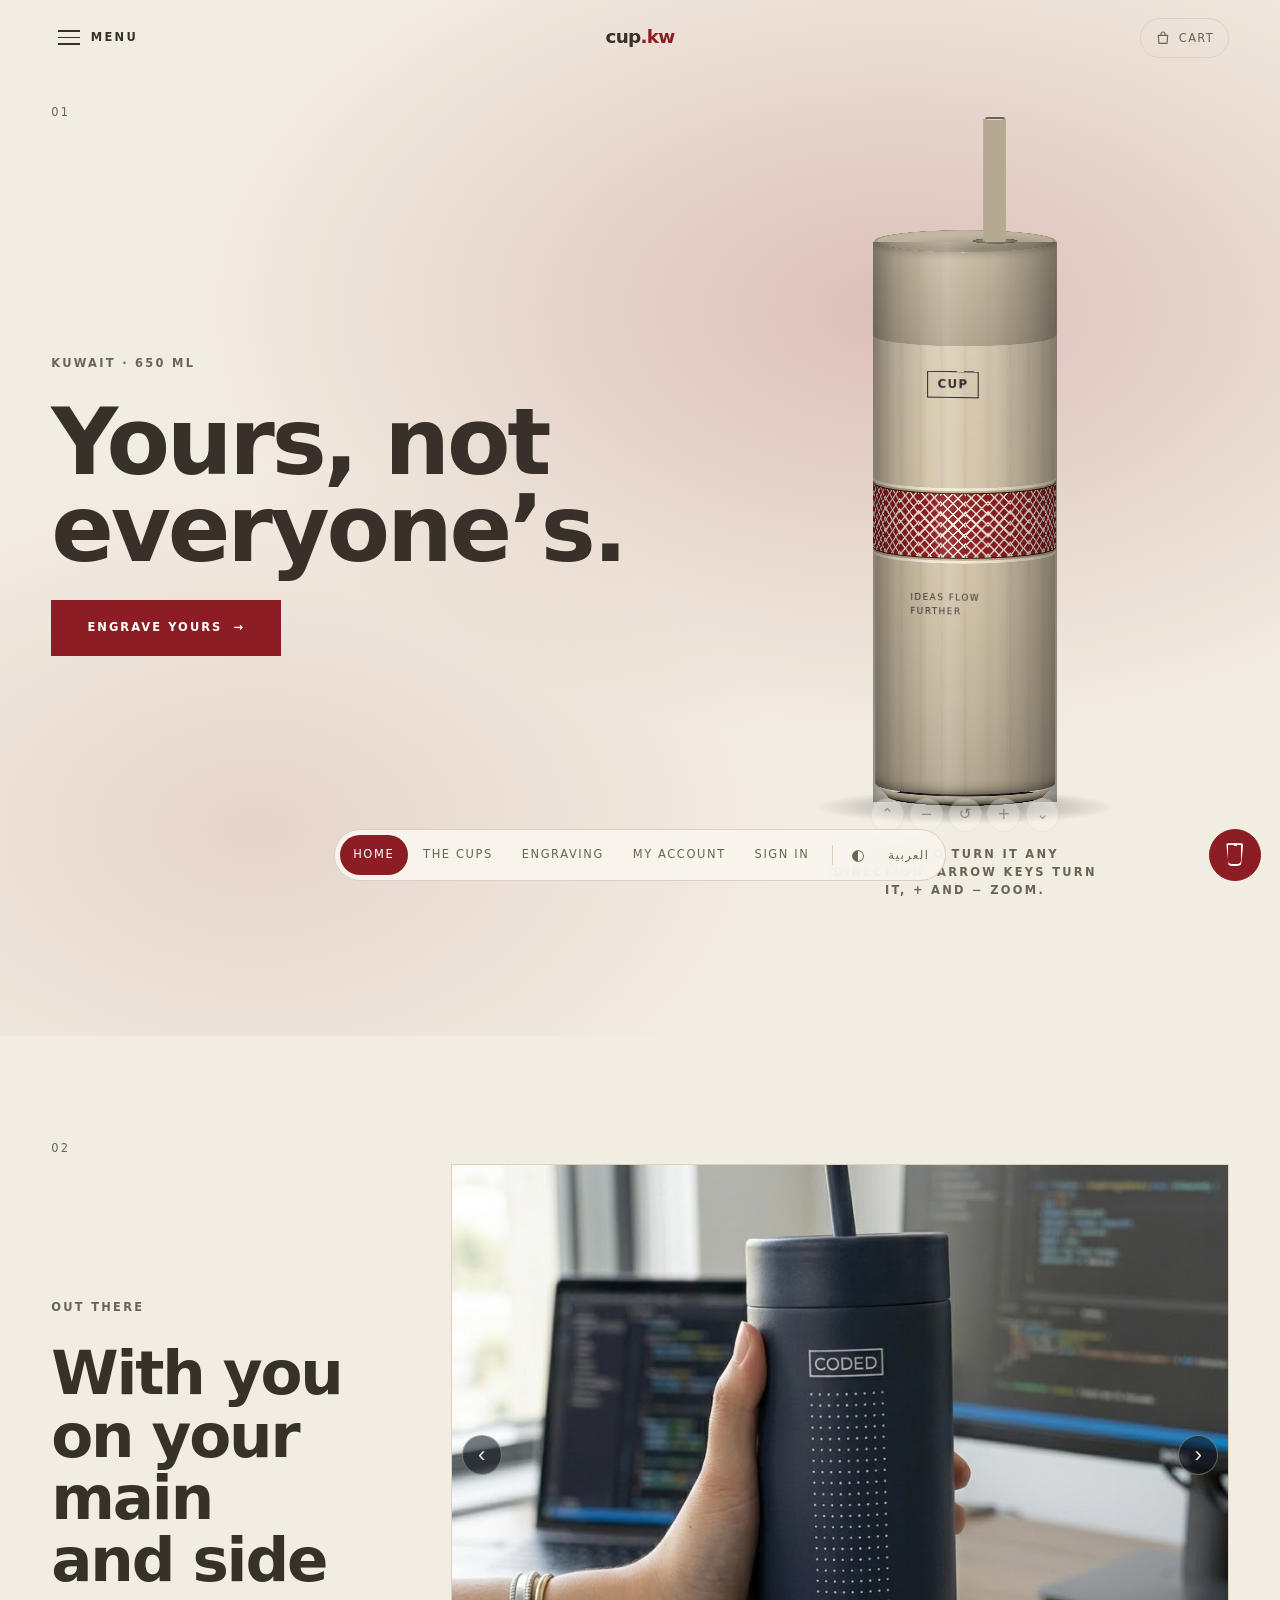
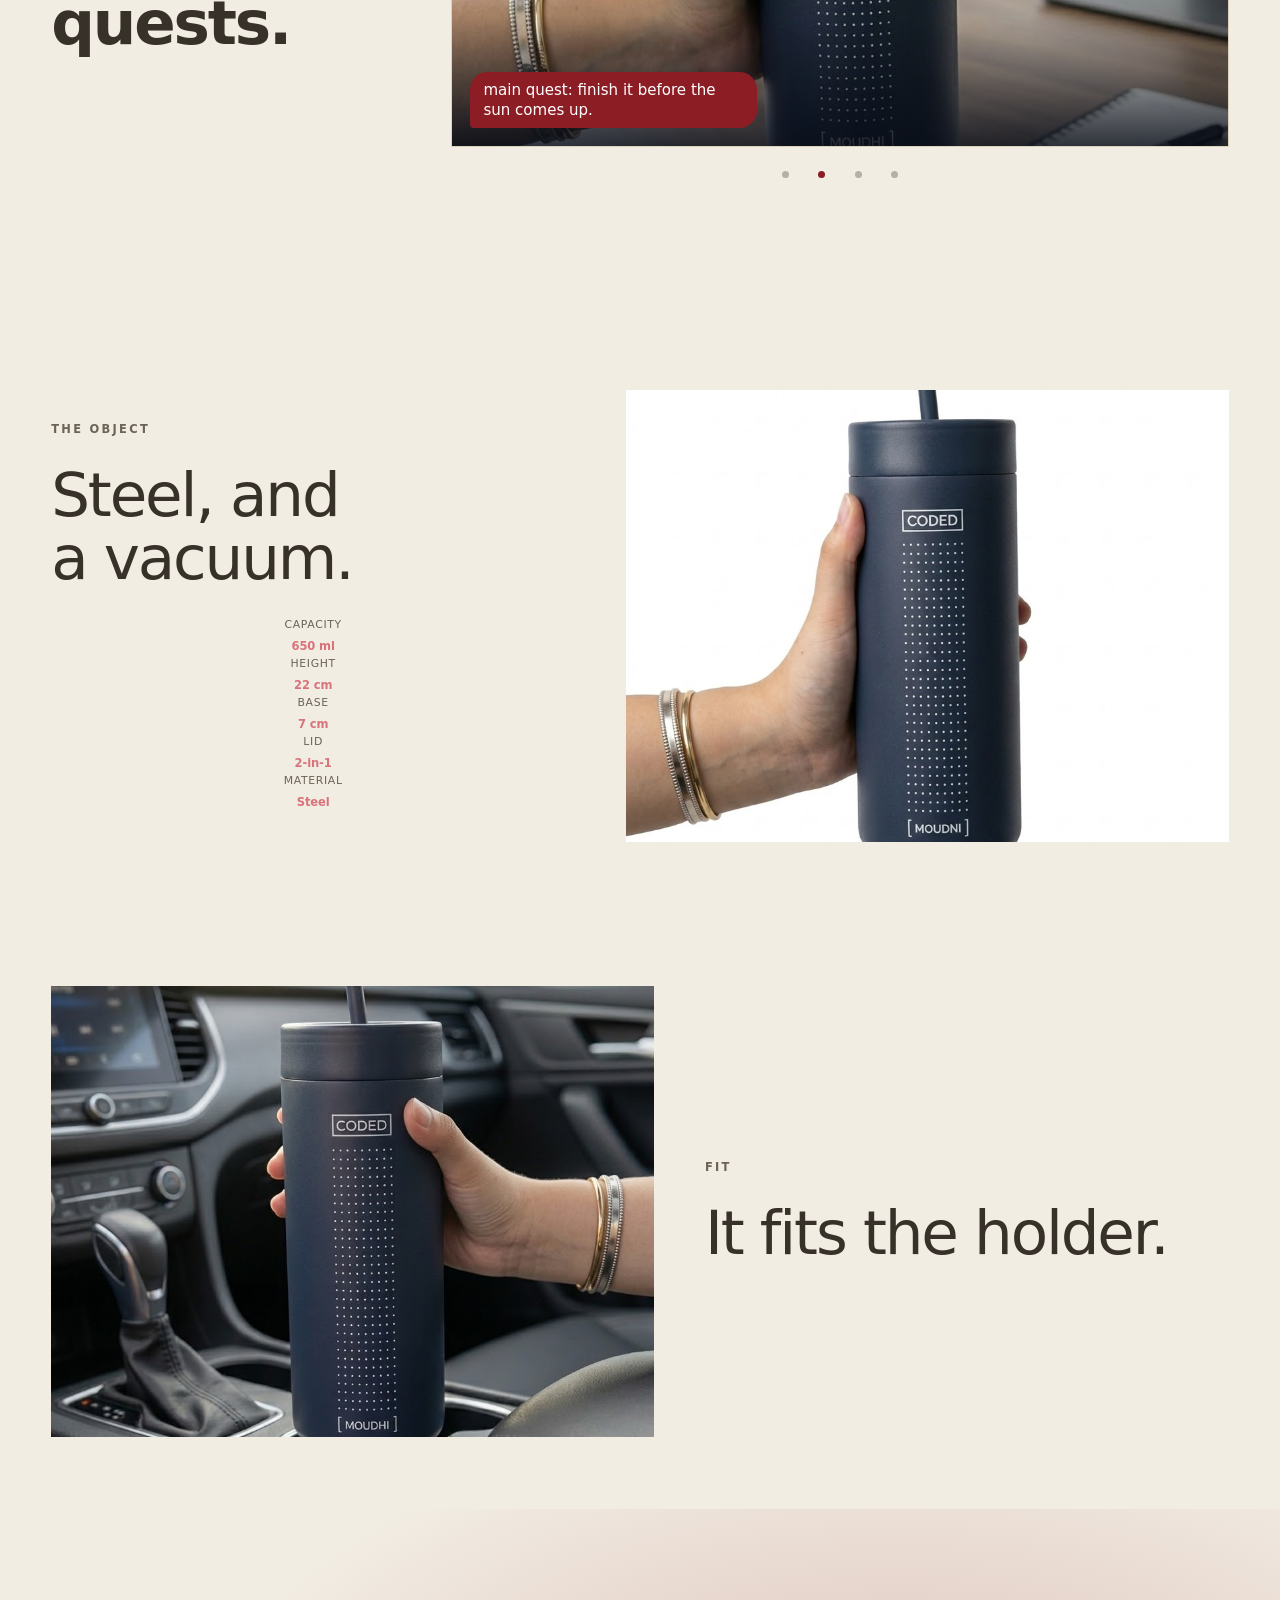
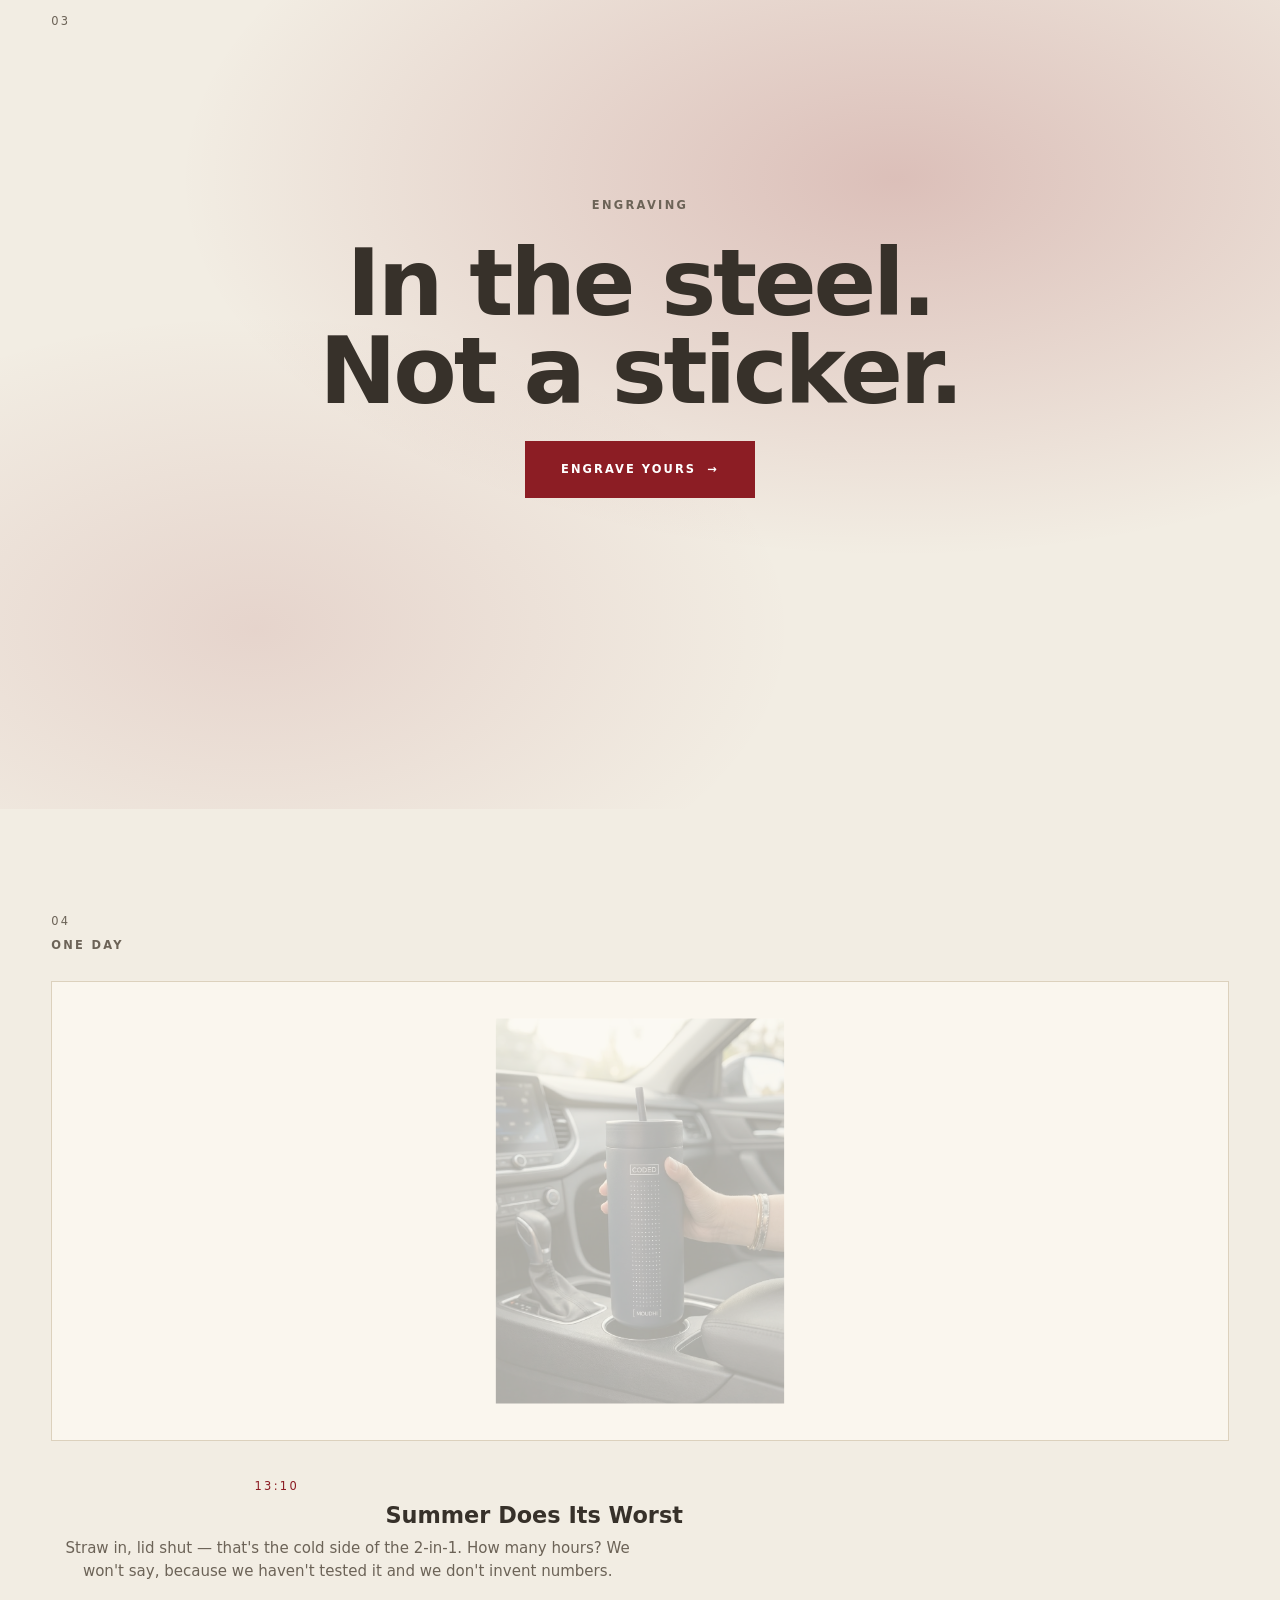
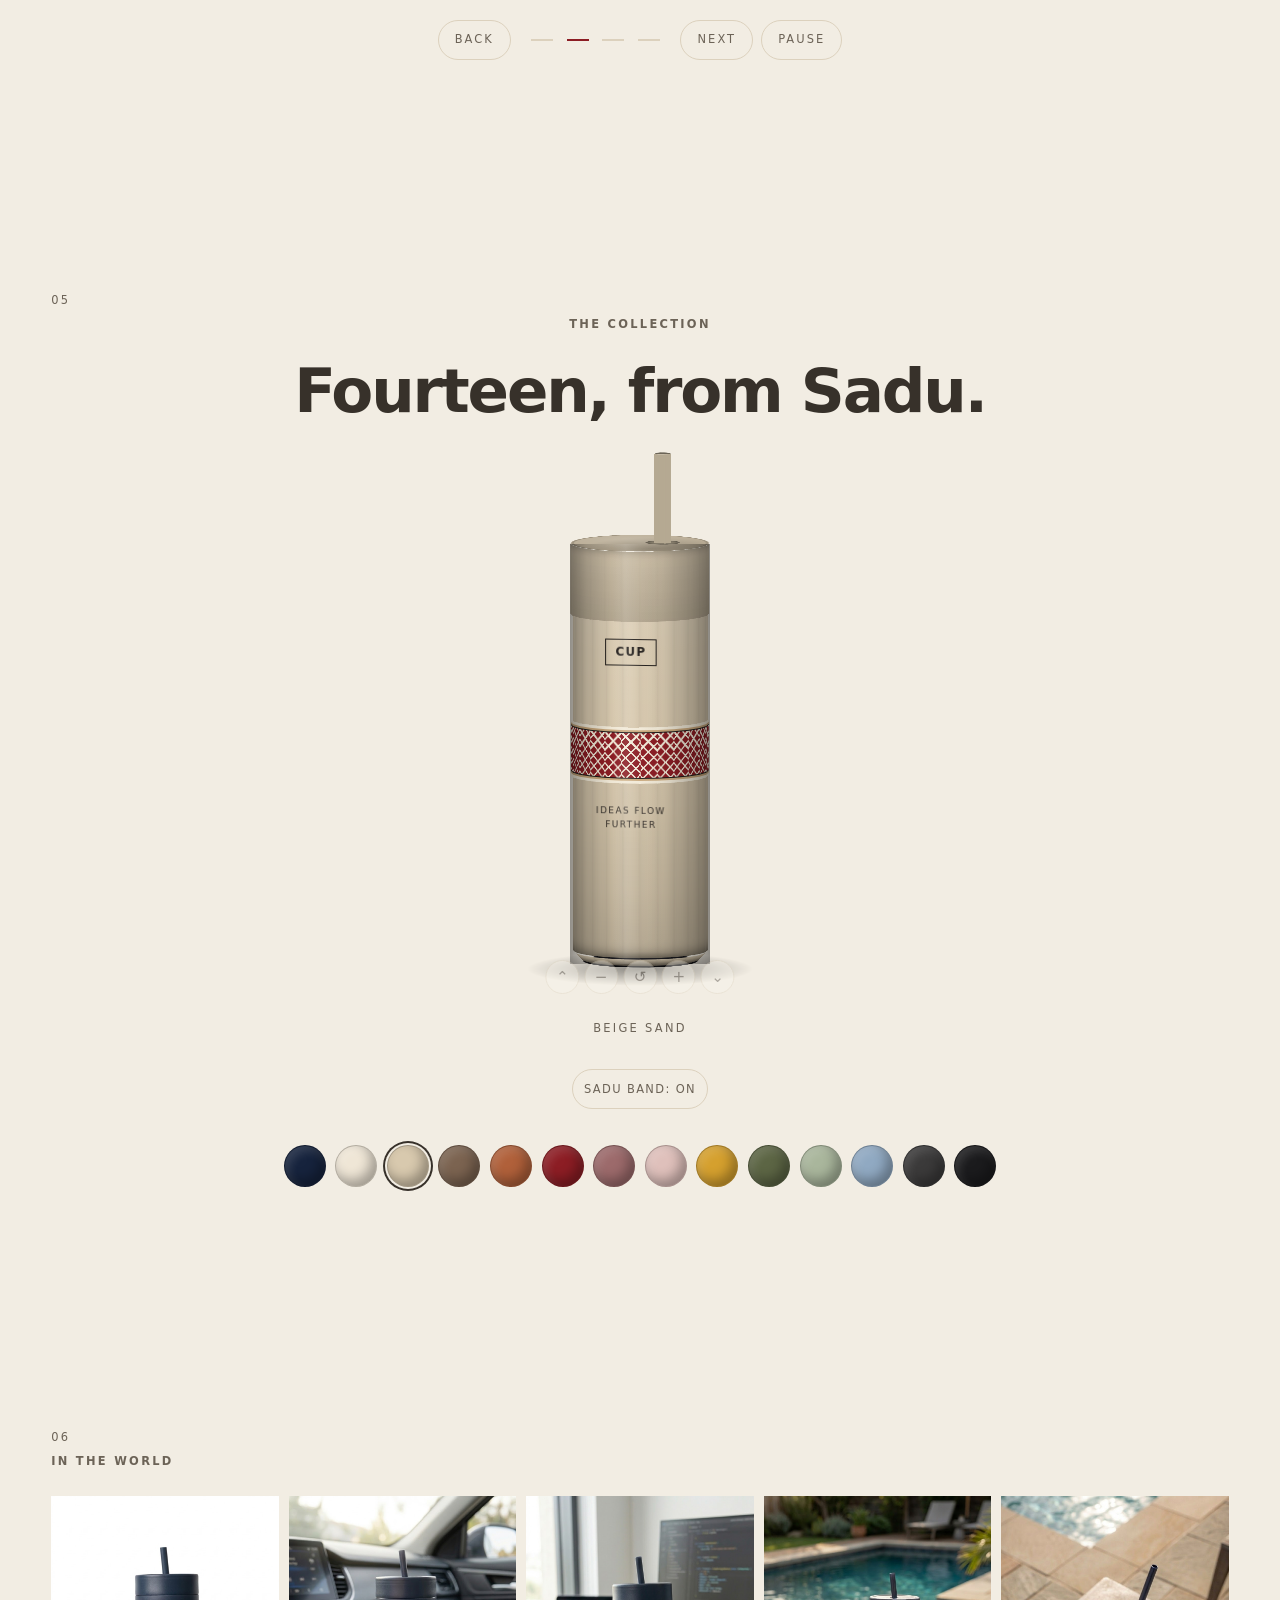
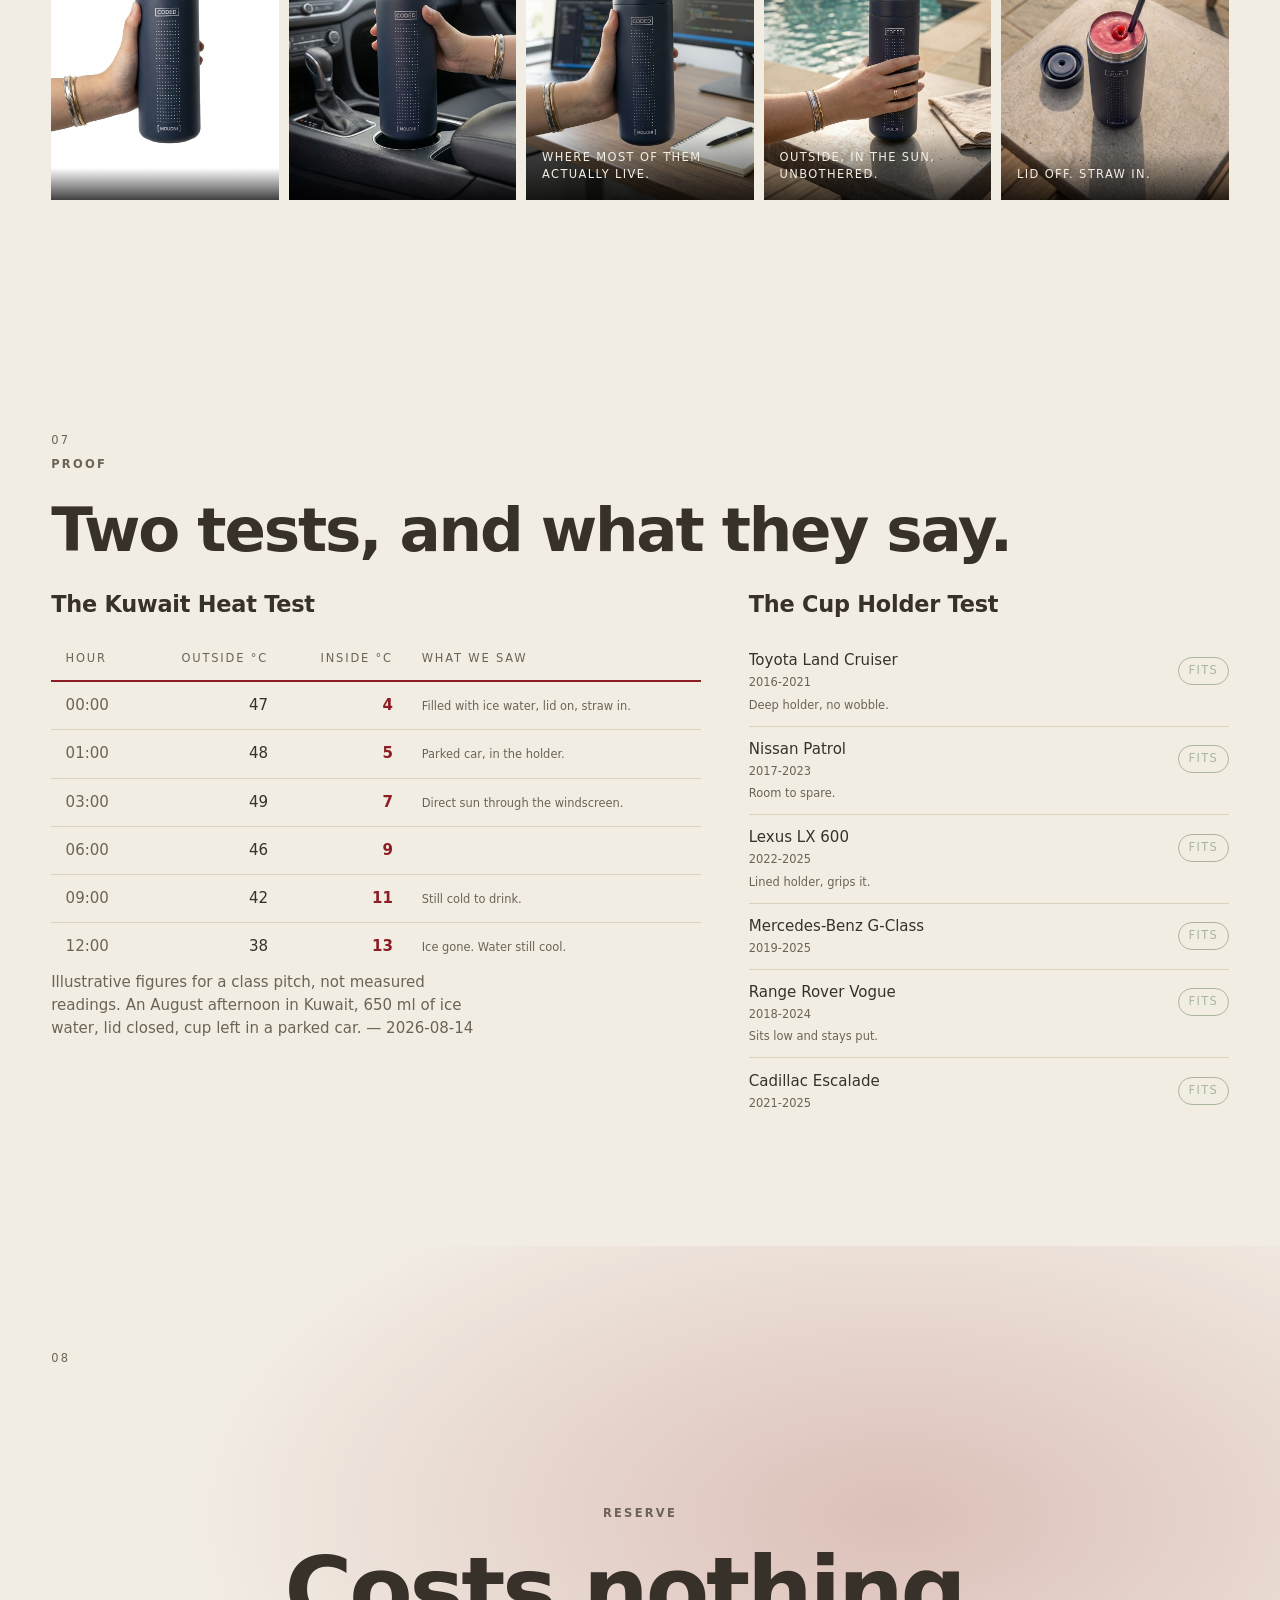
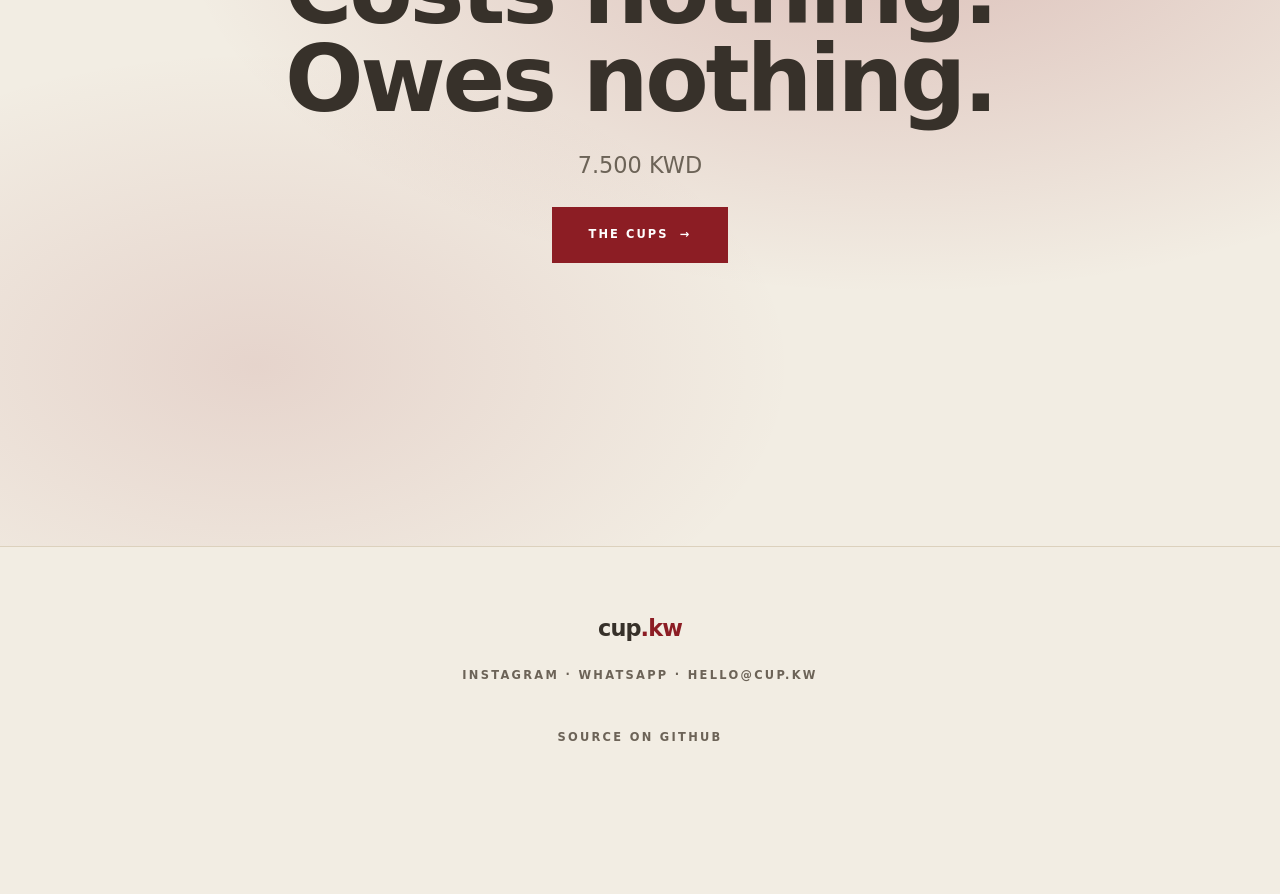
==== commit 1de5df6c: "where the cup goes, before what it is made of A slideshow of four photographs sits between the hero " ====
--- a/index.html
+++ b/index.html
@@ -45,7 +45,23 @@
     </div>
   </section>
 
-  <!-- 02 · the object, held, with its numbers under it.
+  <!-- 02 · where it goes. Before the specification on purpose: the numbers
+       answer what the cup is, and these answer where it goes, which is the
+       question somebody actually has first. -->
+  <section class="frame frame--auto">
+    <p class="frame__no">02</p>
+    <div class="frame__in quest" data-rise>
+      <div class="quest__say stack">
+        <p class="micro" data-t="quest.label">Out there</p>
+        <h2 class="display display--2" data-t="quest.h">With you on your main and side quests.</h2>
+      </div>
+      <div class="quest__show" data-quest></div>
+    </div>
+  </section>
+
+  <!-- the object, held, with its numbers under it. A photoframe, so it carries
+       no number of its own — the numbered frames run 01 to 08 through the
+       photographs rather than around them.
 
        The spec list used to be a frame of its own below this photograph. It
        reads better here: the sentence names the thing, the photograph shows
@@ -174,6 +190,7 @@
 <script src="assets/js/ui.js"></script>
 <script src="assets/js/intro.js"></script>
 <script src="assets/js/show.js"></script>
+<script src="assets/js/quest.js"></script>
 <script src="assets/js/chat.js"></script>
 </body>
 </html>
--- a/assets/css/experience.css
+++ b/assets/css/experience.css
@@ -85,15 +85,15 @@
 
 .menu__list { list-style: none; margin: 0; padding: 0; display: grid; gap: .1rem; inline-size: min(100%, 82rem); margin-inline: auto; }
 .menu__list li { border-block-end: 1px solid var(--line); }
-/* Bigger than it was, and reading as one word each. These are the five places
-   on the site; at 2rem on a phone they were a list, and a list is something you
-   scan past. At this size each one is a target you aim at. */
+/* Big enough to be five targets, small enough that all five are on the screen
+   at once. The first pass at this was clamp(2.6rem, 9vw, 5.6rem), which put
+   Sign in below the fold on a laptop and turned a menu into a scroll. */
 .menu__link {
-  display: flex; align-items: baseline; gap: 1.5rem; inline-size: 100%;
-  padding-block: clamp(1rem, 2.8vw, 1.7rem);
+  display: flex; align-items: baseline; gap: 1.1rem; inline-size: 100%;
+  padding-block: clamp(.55rem, 1.4vw, .9rem);
   text-decoration: none; color: var(--fg); text-align: start;
   font-family: inherit; background: none; border: 0; cursor: pointer;
-  font-size: clamp(2.6rem, 9vw, 5.6rem); font-weight: 700; letter-spacing: -.035em; line-height: 1;
+  font-size: clamp(1.7rem, 4vw, 2.6rem); font-weight: 700; letter-spacing: -.02em; line-height: 1.1;
   transition: color calc(.25s * var(--motion)) ease, padding-inline-start calc(.25s * var(--motion)) ease;
 }
 .menu__link:focus-visible { outline: 2px solid var(--accent); outline-offset: 4px; }
@@ -284,6 +284,7 @@
   background-size: 6px 6px;
 }
 .c3d__word { font-size: 9px; letter-spacing: .16em; opacity: .9; }
+.no-word .c3d__word { display: none; }
 .c3d__eng {
   min-block-size: 18px; font-weight: 600; text-align: center; inline-size: 86px;
   white-space: nowrap; overflow: hidden;
@@ -1309,9 +1310,14 @@
 
 /* The spec list under a photograph is a footnote to it: the picture has
    already answered how big the thing is, and these only have to confirm it. */
-.facts--tight { gap: .1rem; }
-.facts--tight li { padding-block: .3rem; font-size: var(--micro); }
-.facts--tight .v { font-size: var(--small); }
+/* Under the photograph this is a footnote to it, not a table. The picture has
+   already answered how big the thing is; these only confirm it, so they are
+   set at the smallest size on the site and the rows sit almost on top of each
+   other. */
+.facts--tight { gap: 0; max-inline-size: 26rem; }
+.facts--tight li { padding-block: .12rem; font-size: .68rem; border: 0; }
+.facts--tight .k { font-size: .68rem; letter-spacing: .06em; }
+.facts--tight .v { font-size: .72rem; }
 .prodbtns { display: flex; gap: .6rem; flex-wrap: wrap; }
 
 /* The whole cup is the link, so the target is the card and not the four words
@@ -1414,3 +1420,94 @@
 html[dir="rtl"] .palgroup__h[aria-expanded="false"] .palgroup__caret { transform: rotate(90deg); }
 .palgroup .palette { padding-block-end: .8rem; }
 .palgroup .palette[hidden] { display: none; }
+
+/* =========================================================================
+   THE QUESTS
+   Four photographs, one at a time, with the line beside them rather than on
+   top of them. Text over a photograph is a gamble on what is behind the
+   words; these photographs are busy, so the words get their own column.
+   ========================================================================= */
+
+.quest { display: grid; gap: 1.6rem; align-items: center; }
+@media (min-width: 54rem) {
+  .quest { grid-template-columns: minmax(14rem, 22rem) 1fr; gap: 3rem; }
+}
+.quest__say { align-content: center; }
+.quest__say .micro { color: var(--fg-dim); }
+
+.quest__stage {
+  position: relative;
+  /* The four photographs are all portrait, so the frame is portrait on a
+     phone and settles wider as there is room — rather than letterboxing a
+     tall picture into a short box and cropping the cup out of it. */
+  aspect-ratio: 3 / 4;
+  overflow: hidden;
+  border: 1px solid var(--line);
+  background: var(--bg-2);
+}
+@media (min-width: 40rem) { .quest__stage { aspect-ratio: 4 / 3; } }
+
+.quest__slides { list-style: none; margin: 0; padding: 0; }
+.quest__slide {
+  position: absolute; inset: 0;
+  opacity: 0; visibility: hidden;
+  transition: opacity calc(.6s * var(--motion)) ease,
+              visibility calc(.6s * var(--motion)) ease;
+}
+.quest__slide.is-on { opacity: 1; visibility: visible; }
+.quest__slide img { inline-size: 100%; block-size: 100%; object-fit: cover; display: block; }
+
+/* The message sits on the photograph, so it carries its own ground rather
+   than trusting whatever happens to be under it. */
+.quest__msg {
+  position: absolute; inset-inline: 0; inset-block-end: 0;
+  margin: 0; padding: 3.5rem 1.1rem 1.1rem;
+  background: linear-gradient(to top, rgba(8, 13, 24, .82), rgba(8, 13, 24, 0));
+}
+.quest__msg span {
+  display: inline-block;
+  padding: .5rem .85rem;
+  border-radius: 1.1rem 1.1rem 1.1rem .25rem;
+  background: var(--accent); color: var(--accent-fg);
+  font-size: var(--small); line-height: 1.35;
+  max-inline-size: 30ch;
+}
+/* A speech bubble has a tail, and the tail is on the side the text starts. */
+html[dir="rtl"] .quest__msg span { border-radius: 1.1rem 1.1rem .25rem 1.1rem; }
+
+.quest__arw {
+  position: absolute; inset-block-start: 50%; translate: 0 -50%;
+  inline-size: 40px; block-size: 40px; border-radius: 999px;
+  border: 1px solid rgba(242, 234, 216, .35);
+  background: rgba(8, 13, 24, .55); color: #F2EAD8;
+  font-size: 1.4rem; line-height: 1; cursor: pointer;
+  display: grid; place-items: center;
+  transition: background calc(.15s * var(--motion)) ease;
+}
+.quest__arw:hover { background: rgba(8, 13, 24, .8); }
+.quest__arw:focus-visible { outline: 2px solid var(--accent); outline-offset: 2px; }
+.quest__arw--prev { inset-inline-start: .6rem; }
+.quest__arw--next { inset-inline-end: .6rem; }
+/* The chevrons are glyphs, so they have to be mirrored by hand in Arabic. */
+html[dir="rtl"] .quest__arw span { display: inline-block; scale: -1 1; }
+
+.quest__dots { list-style: none; display: flex; gap: .4rem; justify-content: center; margin: .8rem 0 0; padding: 0; }
+.quest__dot {
+  inline-size: 30px; block-size: 30px; padding: 0;
+  border: 0; background: none; cursor: pointer;
+  display: grid; place-items: center;
+}
+/* The target is 30px; the mark inside it is 7px. A dot you can see and a dot
+   you can hit are not the same size. */
+.quest__dot::before {
+  content: ""; inline-size: 7px; block-size: 7px; border-radius: 999px;
+  background: var(--fg-dim); opacity: .45;
+  transition: opacity calc(.15s * var(--motion)) ease,
+              background calc(.15s * var(--motion)) ease;
+}
+.quest__dot.is-on::before { background: var(--accent); opacity: 1; }
+.quest__dot:hover::before { opacity: .8; }
+.quest__dot:focus-visible { outline: 2px solid var(--accent); outline-offset: 2px; border-radius: 999px; }
+
+/* The two toggles under the colour row on the engraving page. */
+.cuptoggles { display: flex; flex-wrap: wrap; gap: .4rem; margin-block-start: .5rem; }
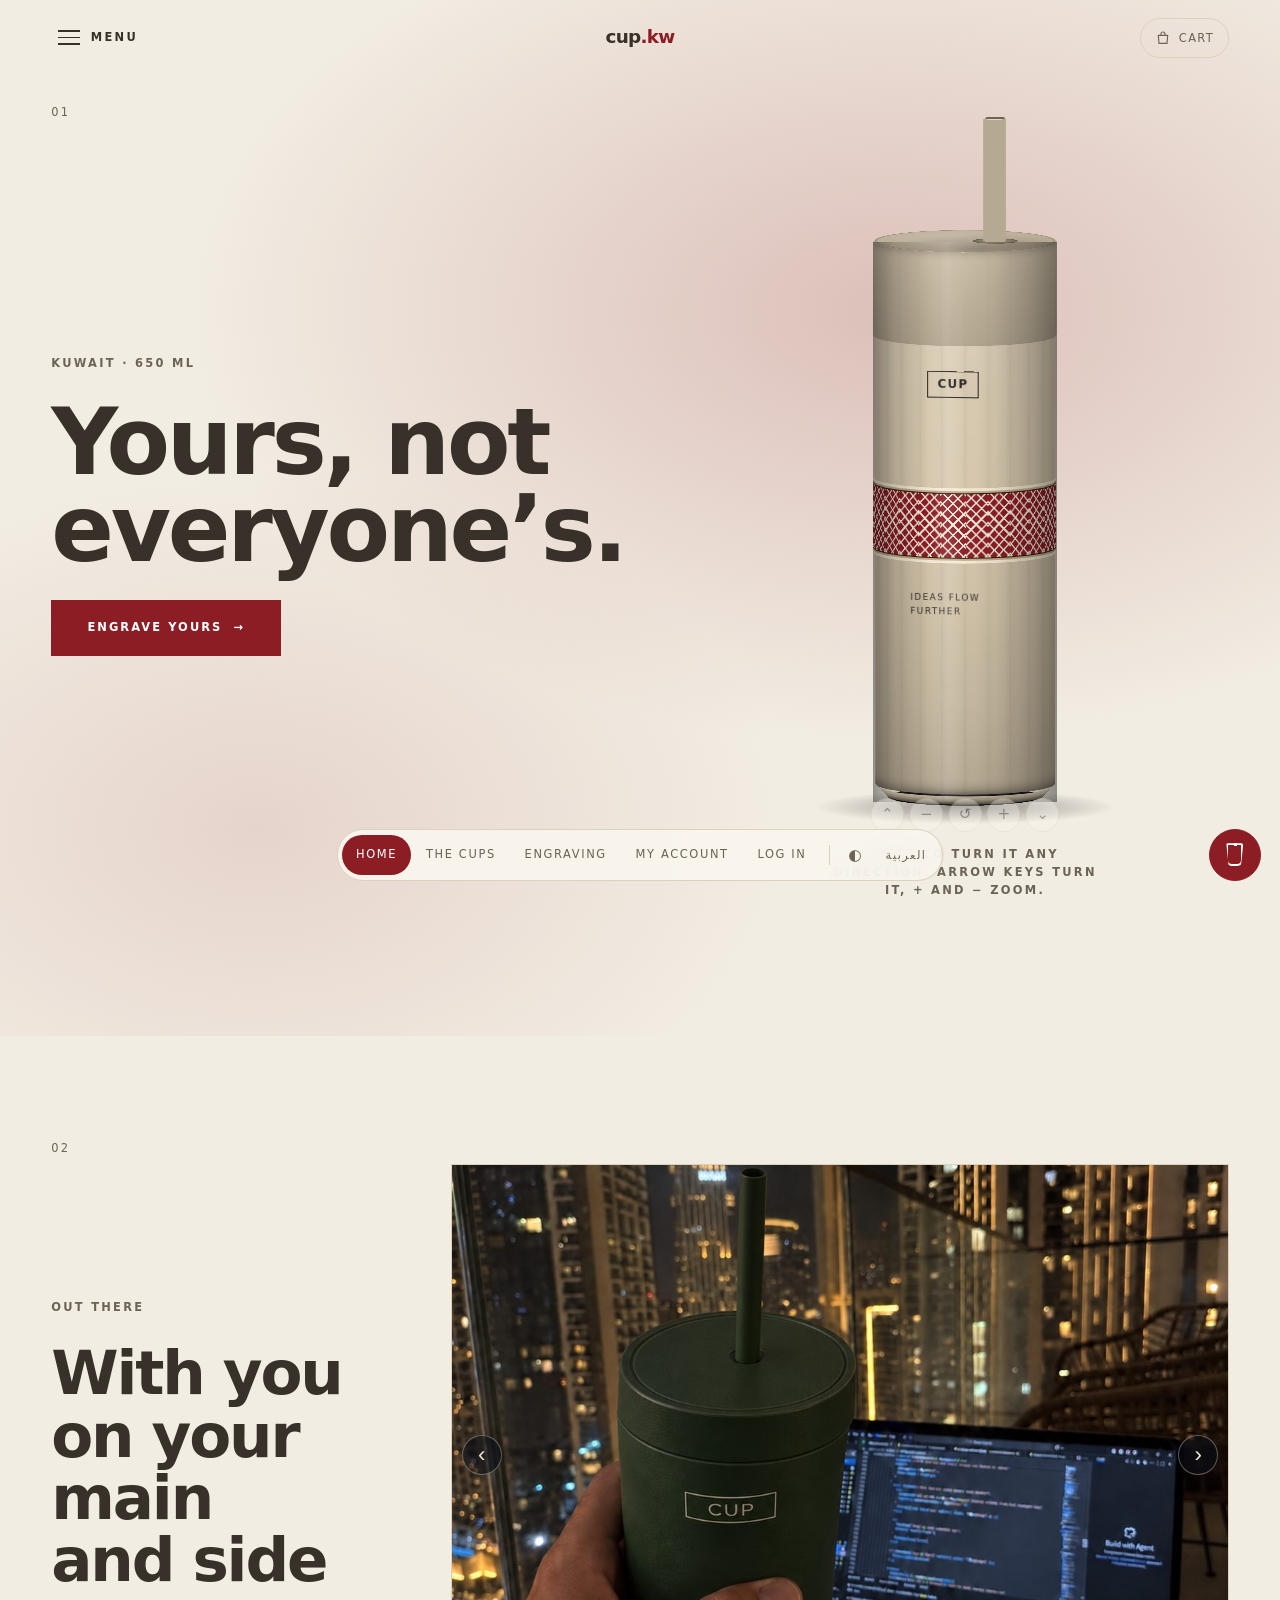
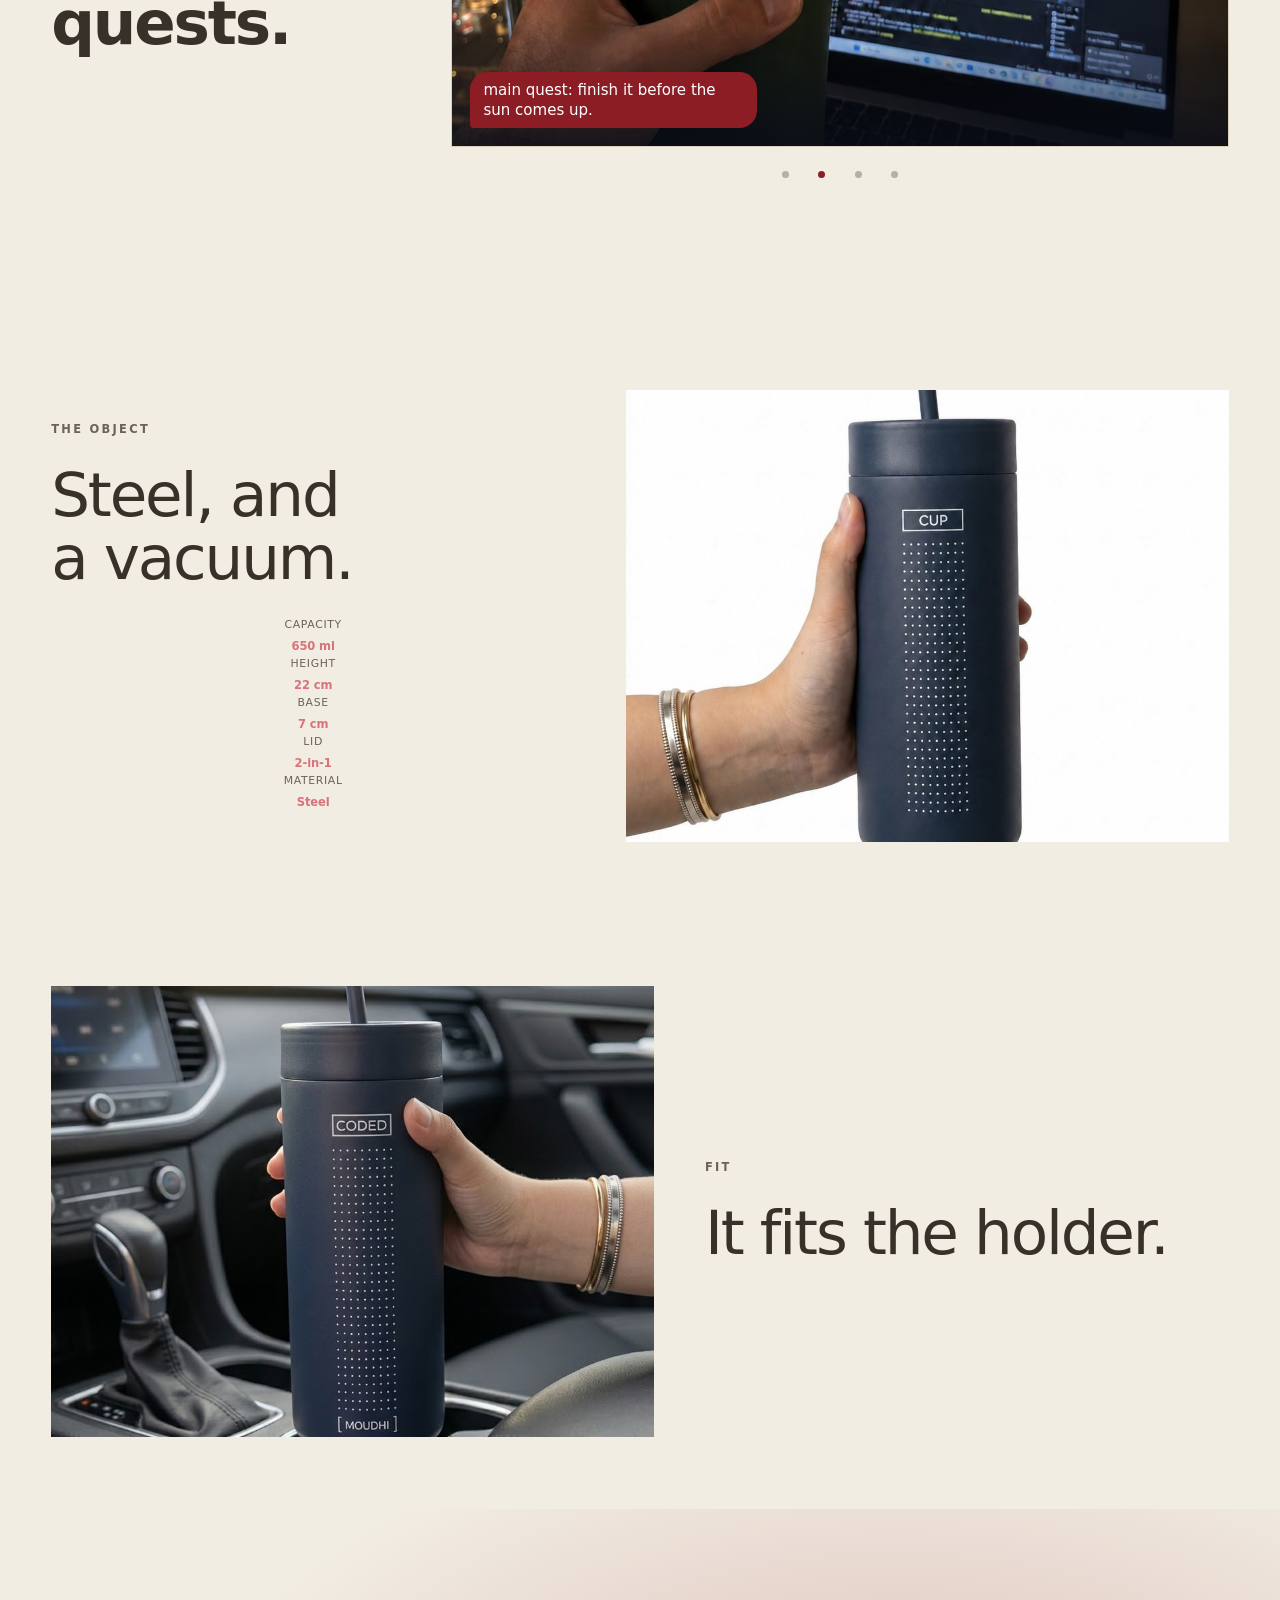
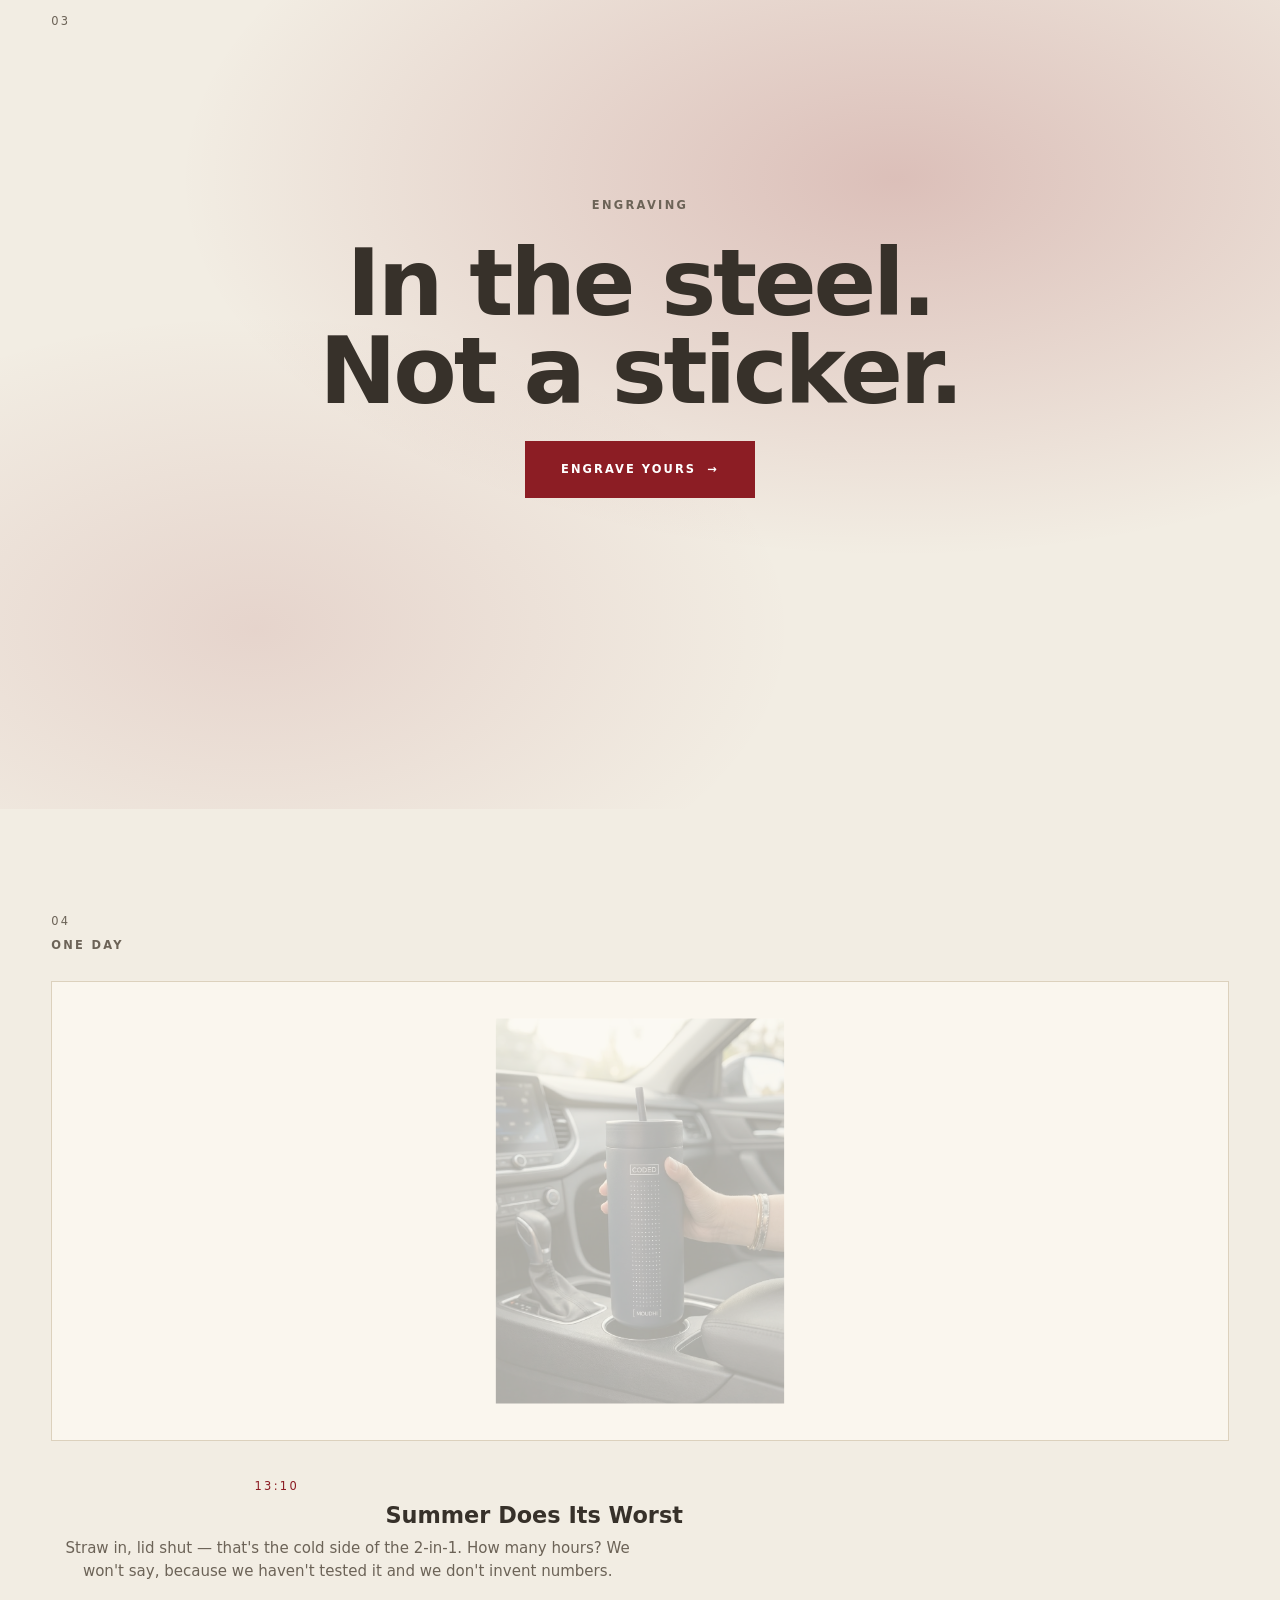
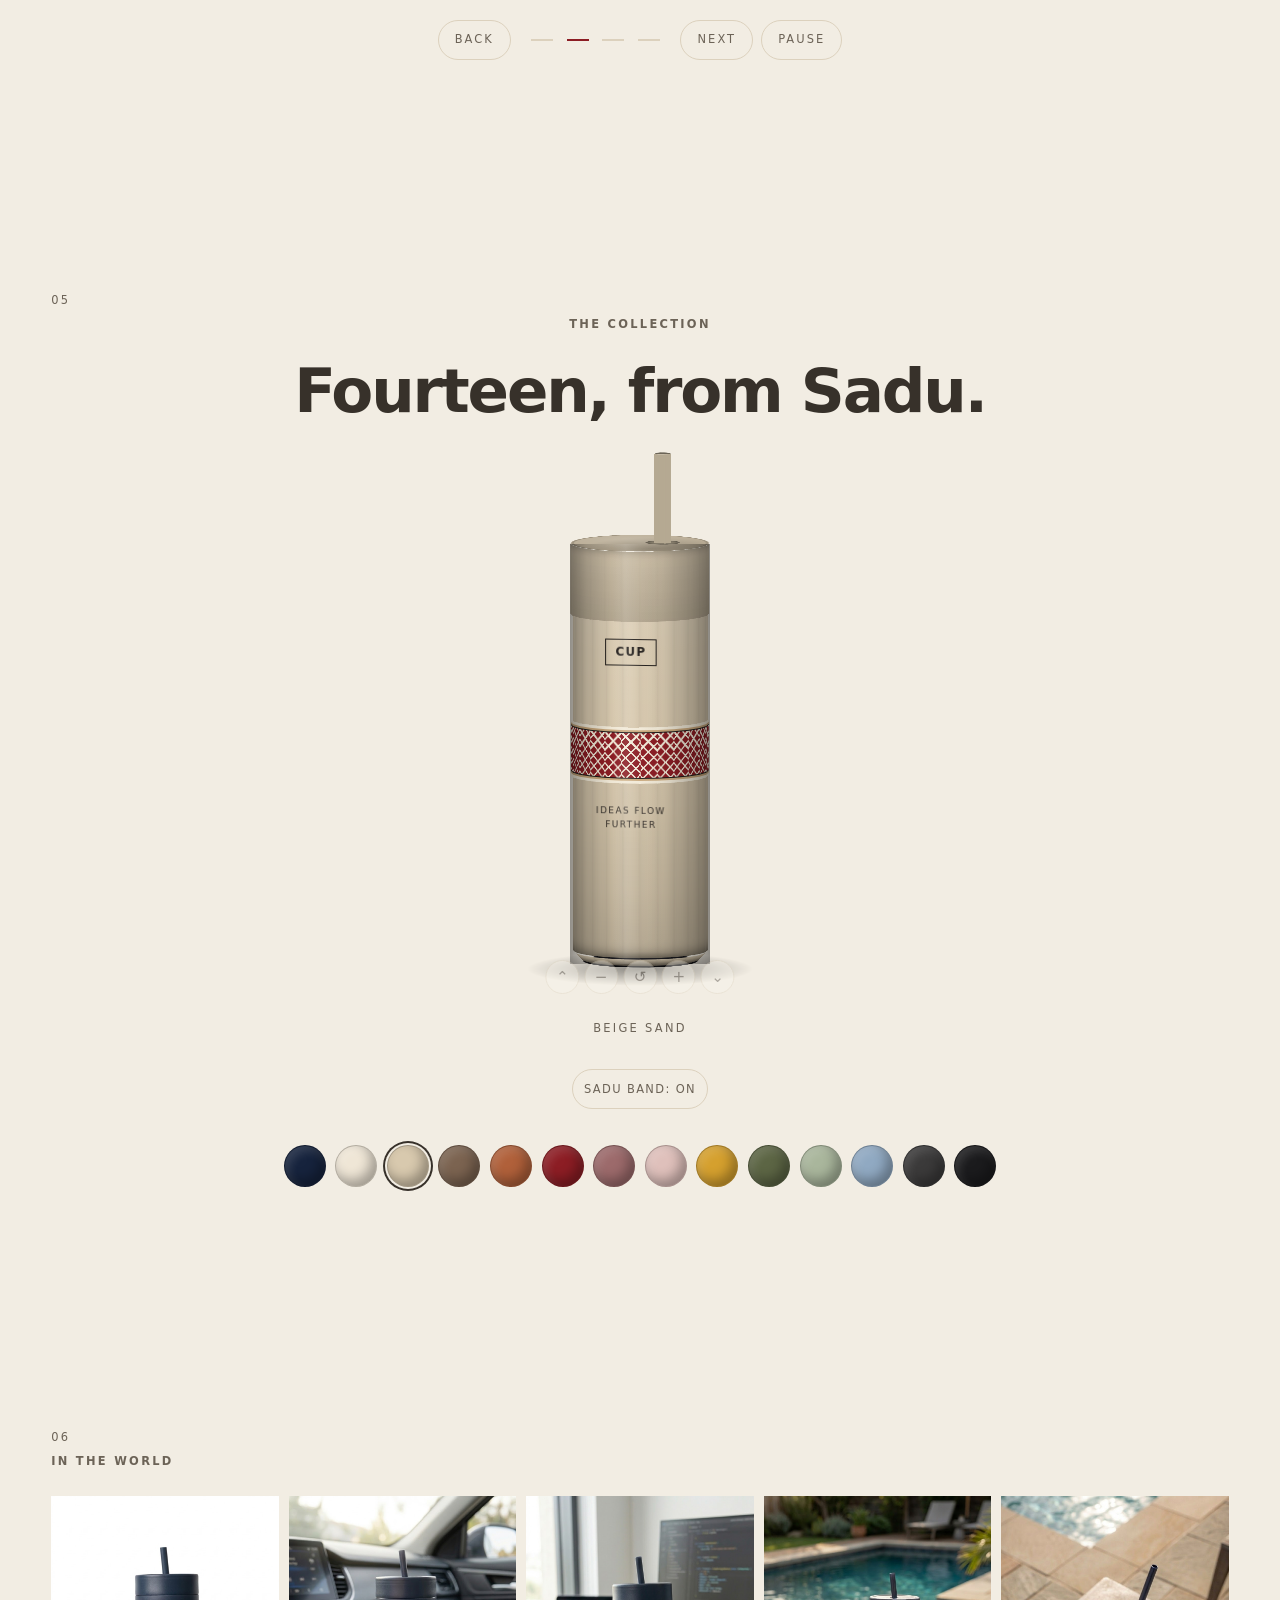
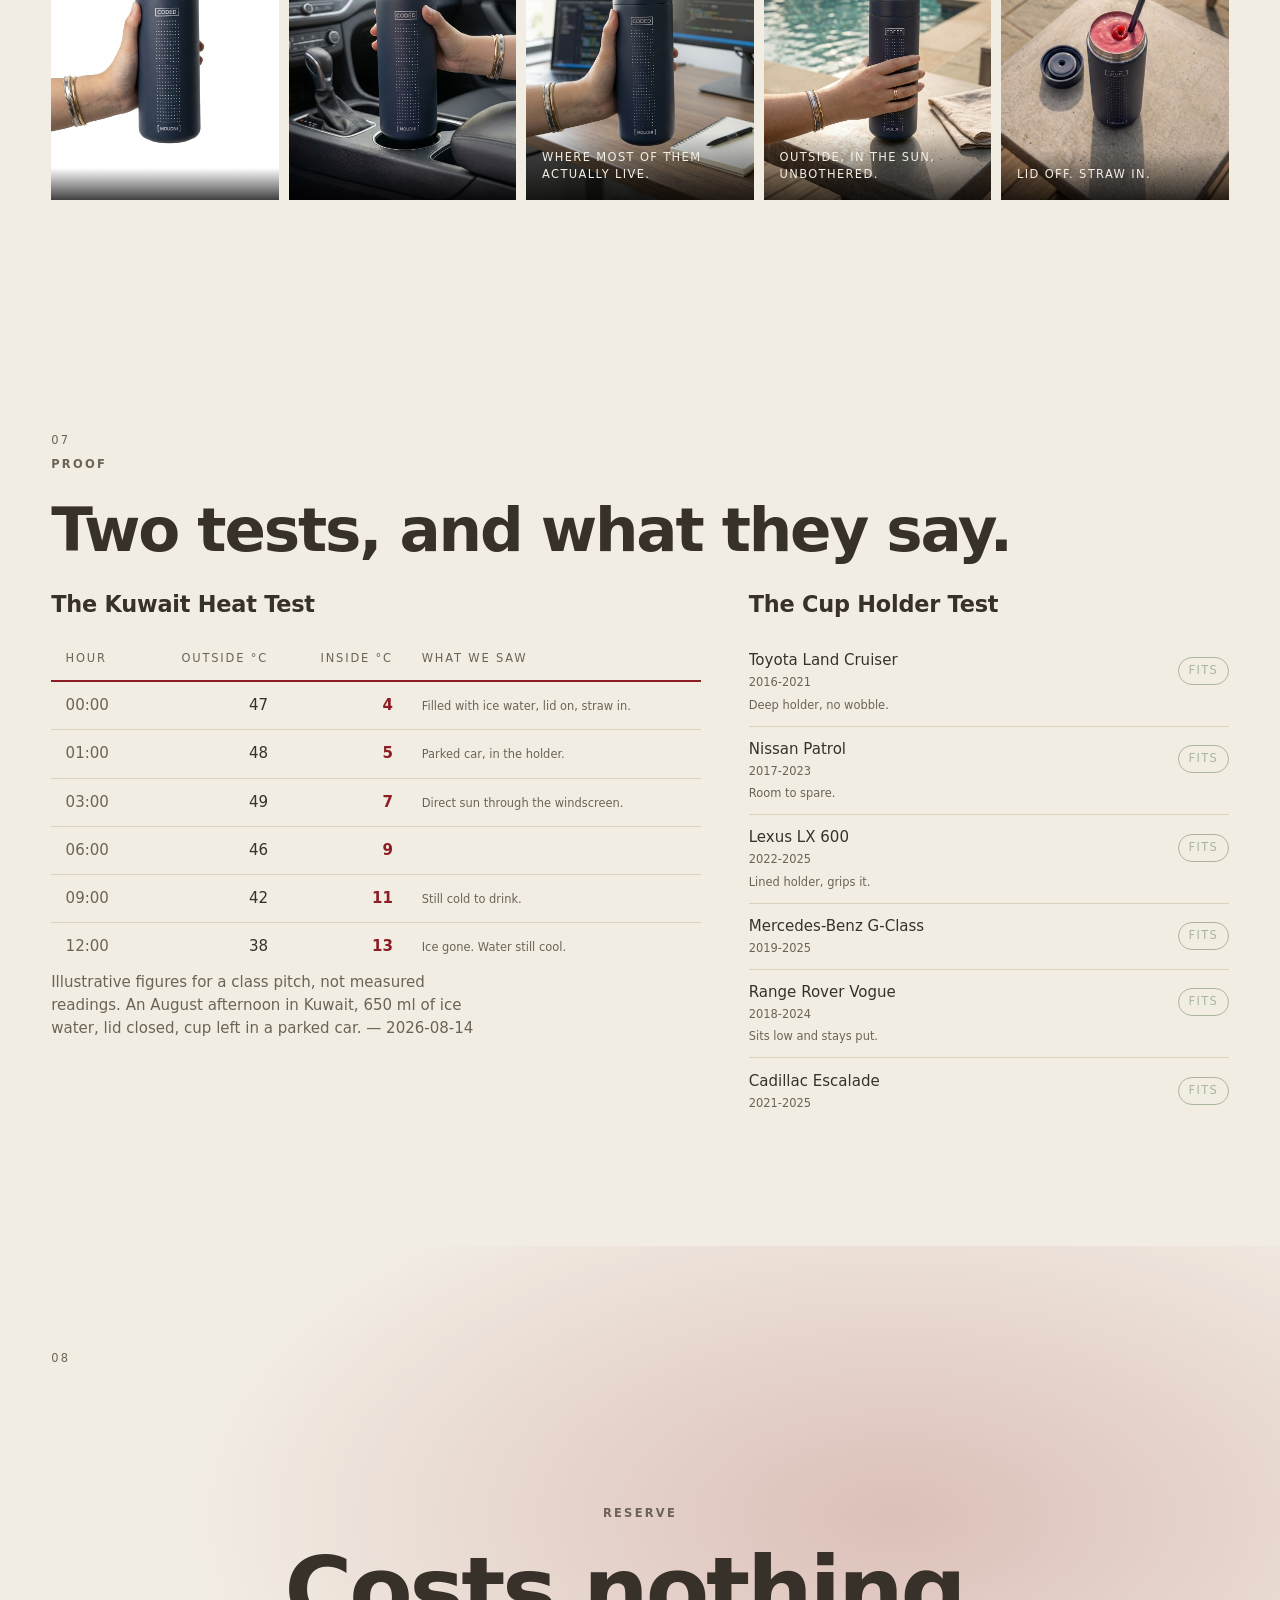
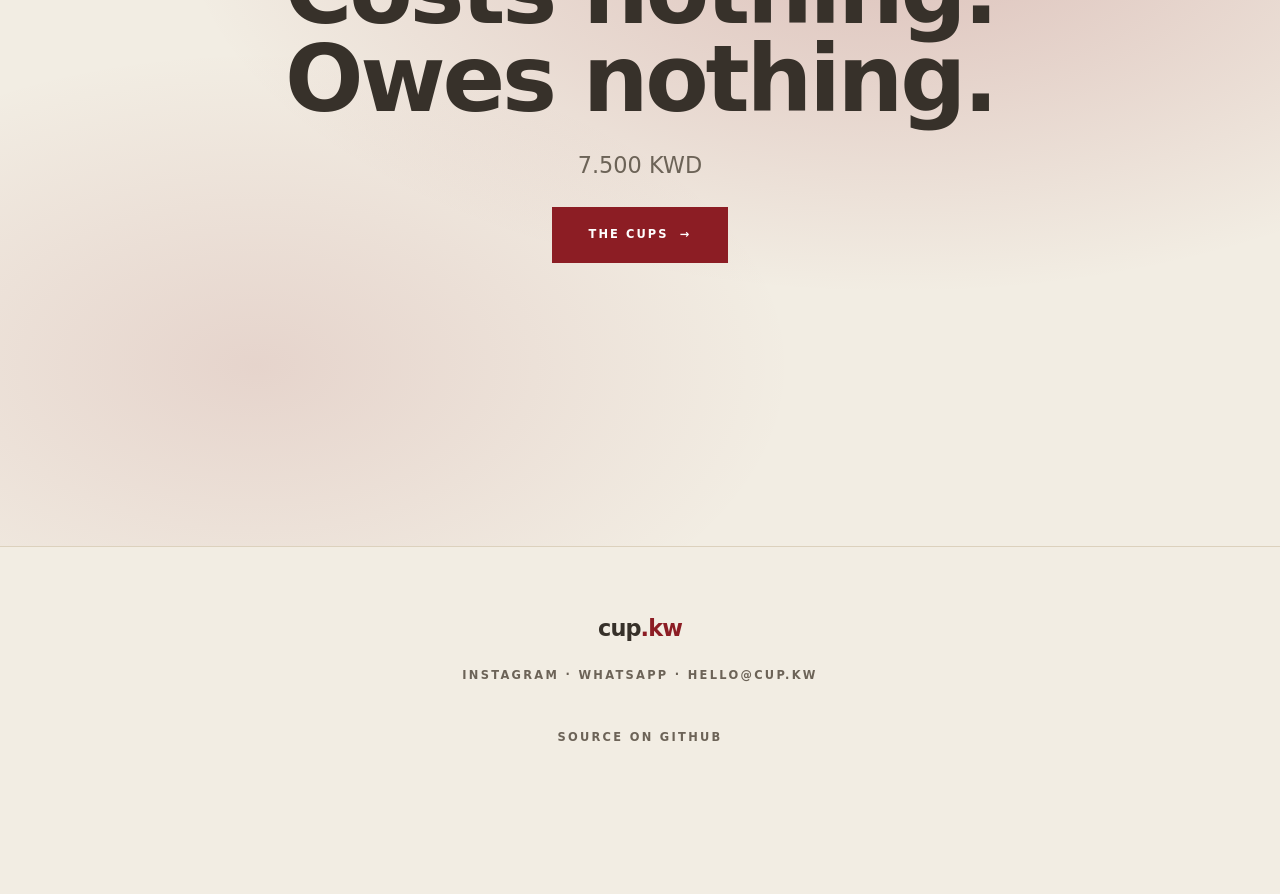
==== commit 2e3a25eb: "the real photographs, and Sign in is Log in The five product shots are the supplied ones now, not th" ====
--- a/index.html
+++ b/index.html
@@ -69,7 +69,7 @@
        thing exactly. Small, because a specification is a footnote to a
        photograph that has already answered the question. -->
   <section class="photoframe">
-    <img src="assets/img/cup-in-hand.jpg" alt="The cup held in one hand, showing how big it is" loading="lazy" decoding="async">
+    <img src="assets/img/cup-in-hand.jpg" alt="The cup held in one hand, engraved CUP, showing how big it is" loading="lazy" decoding="async">
     <div class="photoframe__in stack" data-rise>
       <p class="micro" data-t="f.spec.label">The object</p>
       <p class="display display--2" data-t="f.spec.h">Steel, and a vacuum.</p>
